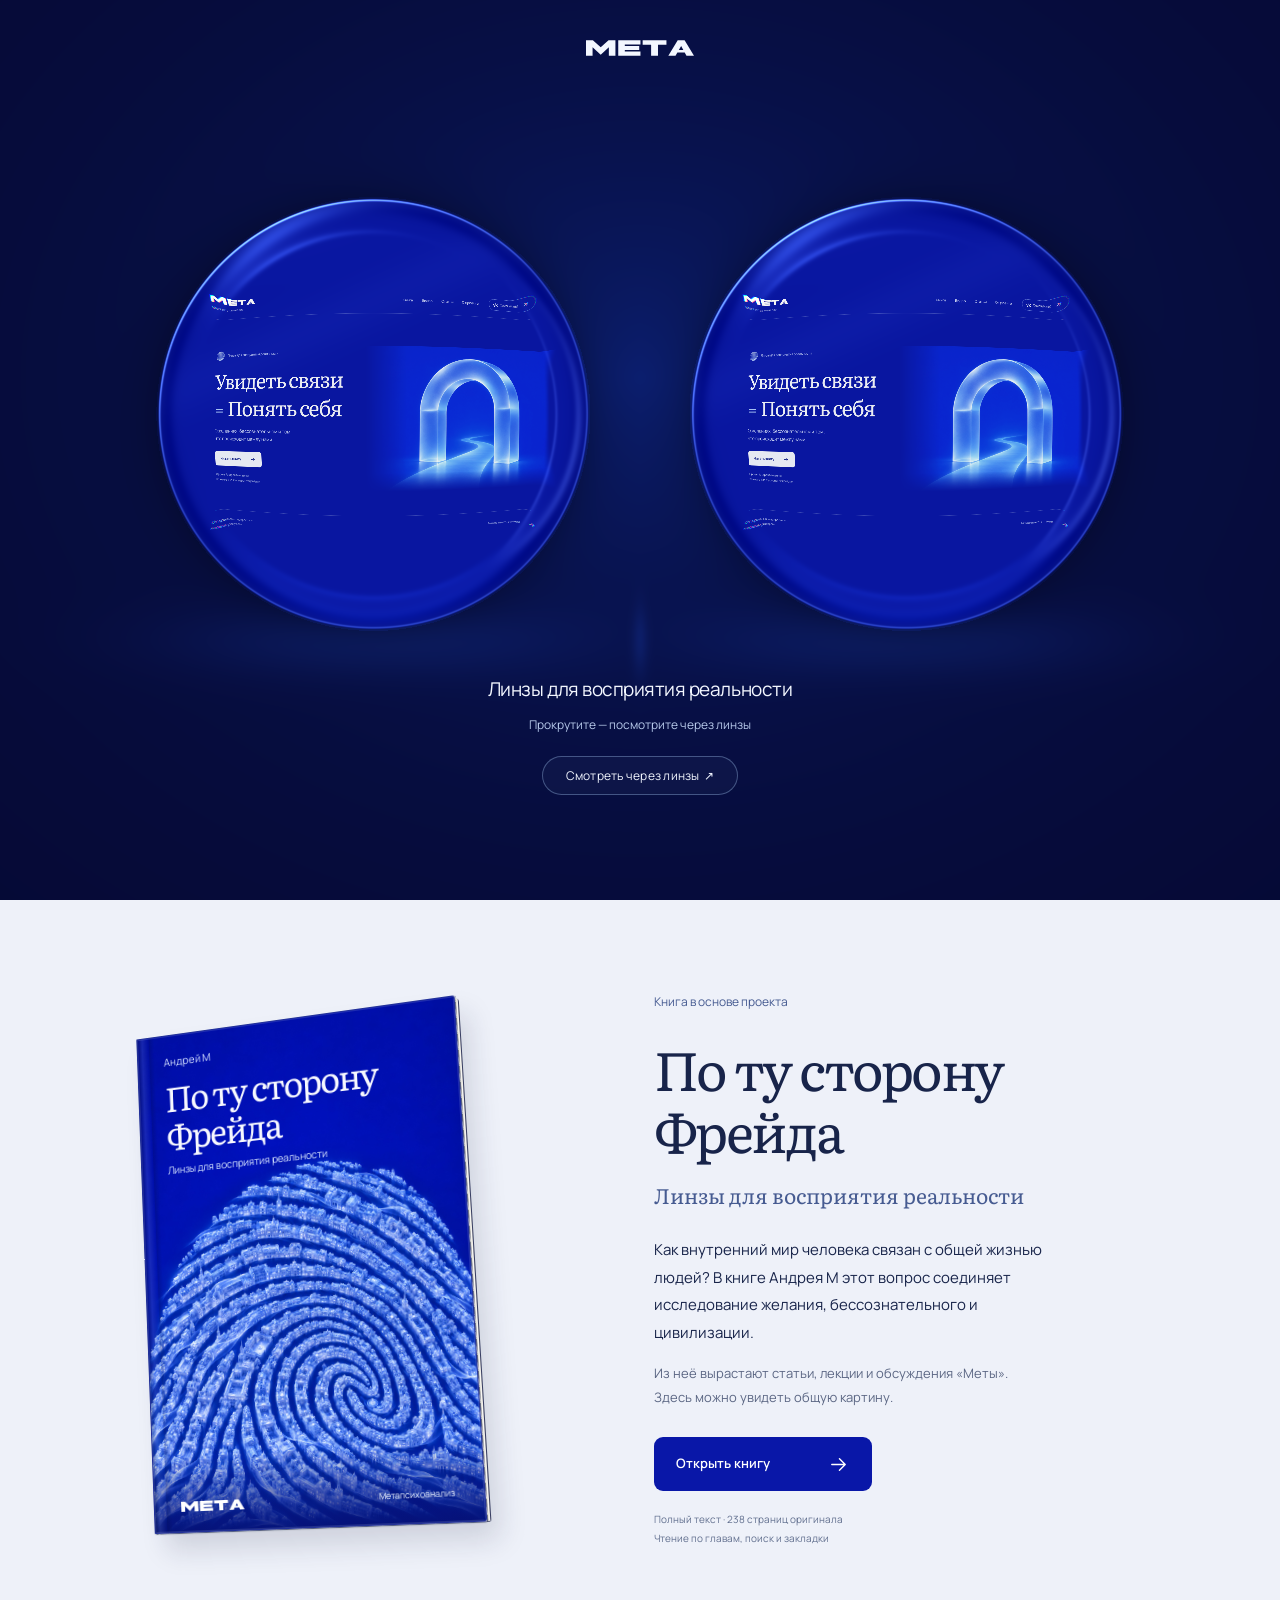
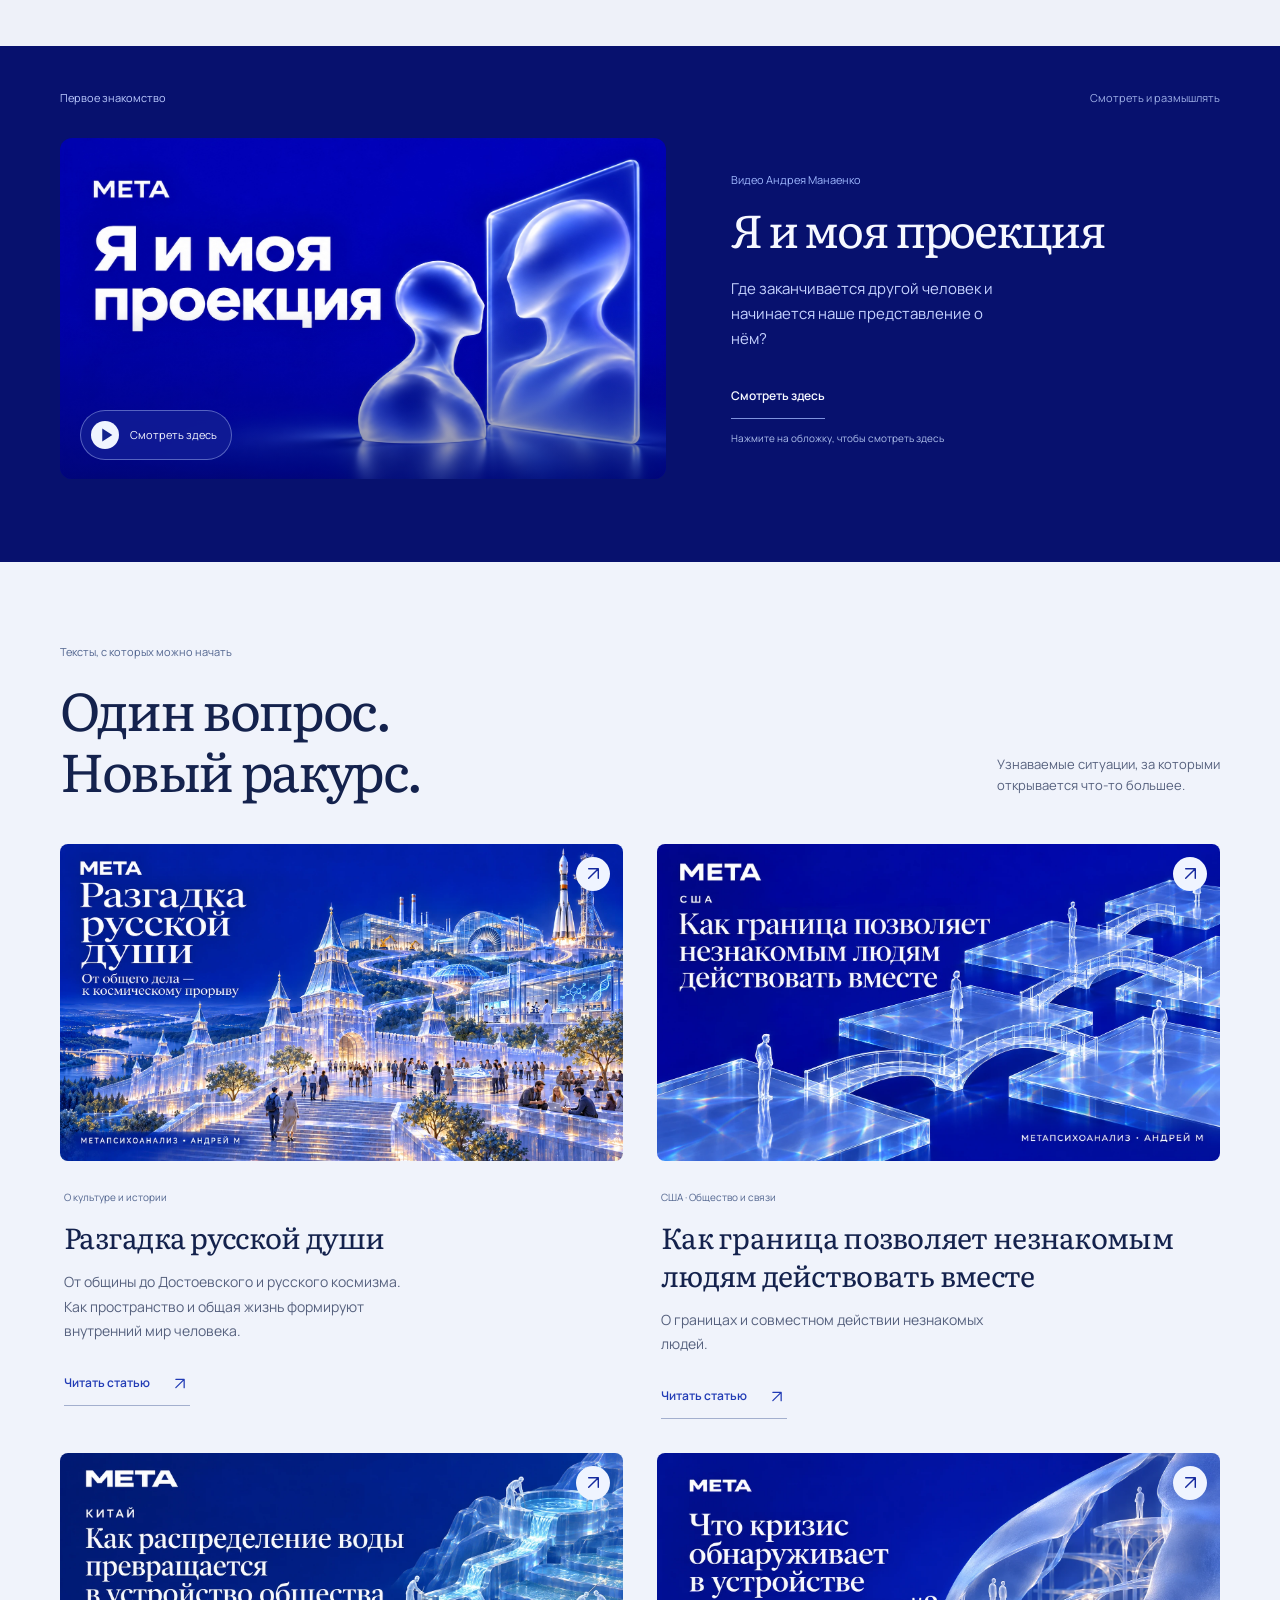
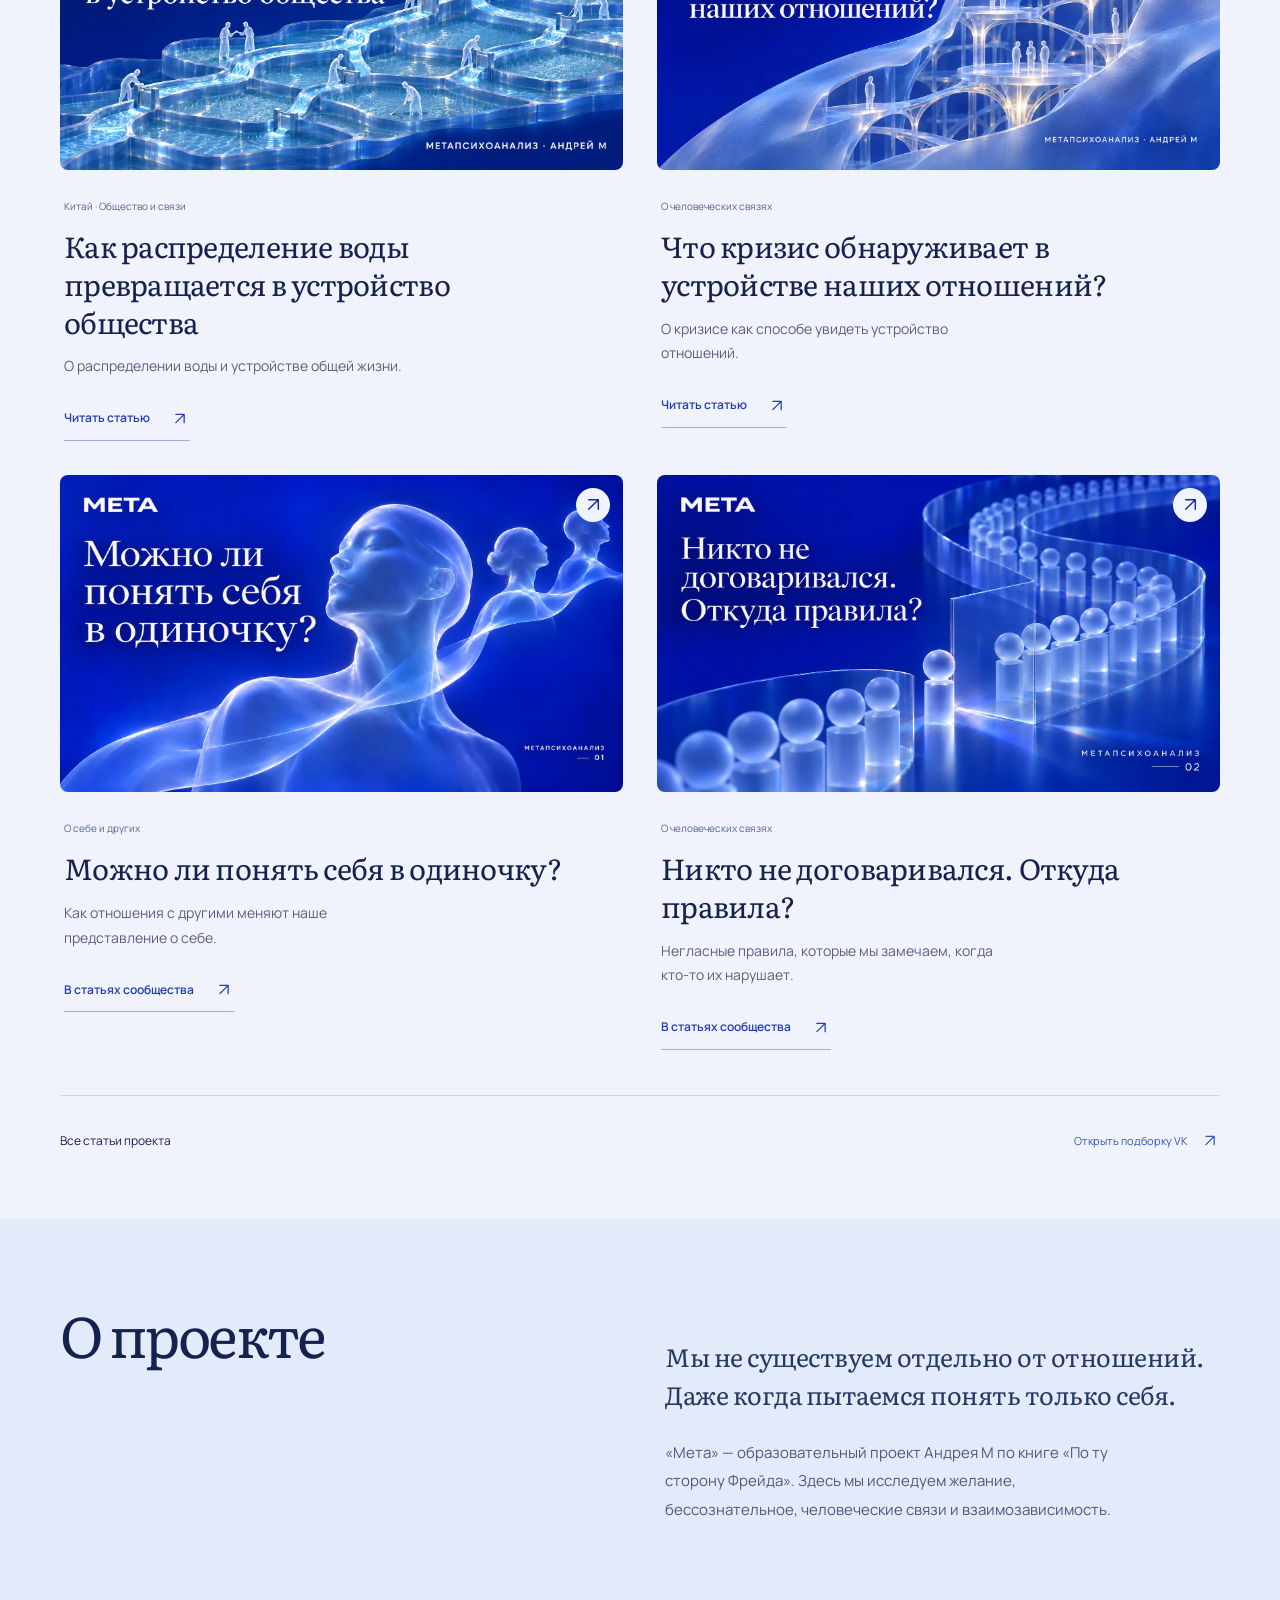
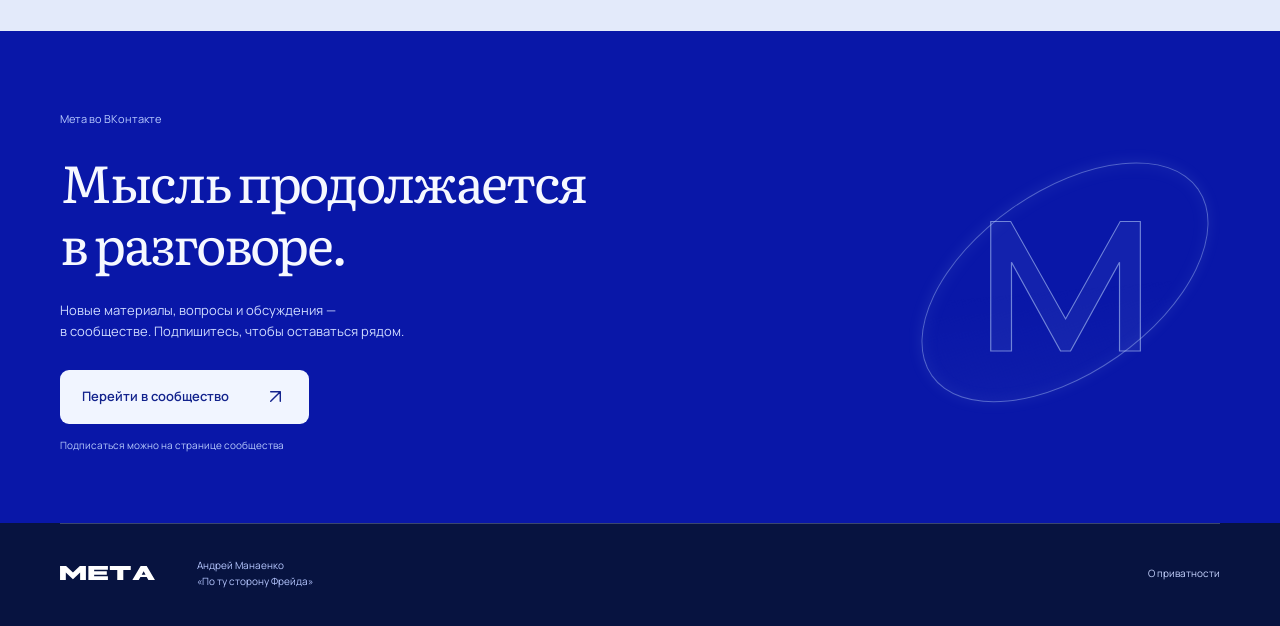
==== miniapp/index.html @ 8cff5263 "Make entrance lenses circular with continuous liquid-glass refraction" ====
<!doctype html>
<html lang="ru">
  <head>
    <meta charset="UTF-8" />
    <meta name="viewport" content="width=device-width, initial-scale=1, viewport-fit=cover" />
    <meta name="theme-color" content="#0917a8" />
    <meta name="referrer" content="no-referrer" />
    <meta name="description" content="Мета — проект Андрея Манаенко о желании, бессознательном и человеческих связях. Видео, статьи и знакомство с метапсихоанализом." />
    <title>Мета | Начать здесь</title>
    <link rel="icon" type="image/svg+xml" href="./assets/favicon.svg" />
    <link rel="manifest" href="./manifest.webmanifest" />
    <link rel="apple-touch-icon" href="./assets/reader-icon.png" />
    <!-- Available on the first HTML paint, before any font, image or app bundle. -->
    <style id="boot-critical">html[data-boot]{background:#071340;overflow:hidden}html[data-boot=loading] #app,html[data-boot=loading] #reader{visibility:hidden}#boot-screen{display:none}html[data-boot] #boot-screen{display:flex}#boot-screen{z-index:10000;box-sizing:border-box;isolation:isolate;color:#f3f7ff;padding:max(32px,env(safe-area-inset-top)) 24px;touch-action:none;background:radial-gradient(at 50% 42%,#0c2070,#050830);flex-direction:column;justify-content:center;align-items:center;font:14px/1.5 Manrope,Arial,sans-serif;position:fixed;inset:0;overflow:hidden}html[data-boot=handoff]{overflow:auto}html[data-boot=handoff] #boot-screen{pointer-events:none;touch-action:auto;background:0 0}.boot-optics{pointer-events:none;width:100%;height:100%;position:absolute;inset:0}.boot-wordmark{top:max(40px,calc(env(safe-area-inset-top) + 24px));fill:currentColor;width:108px;height:16px;position:absolute}.boot-copy{text-align:center;position:absolute;top:70%;left:20px;right:20px}.boot-caption{letter-spacing:-.025em;margin:0;font-size:clamp(16px,2vw,19px);font-weight:400}.boot-status{color:#b7c9ea;margin:12px 0 0;font-size:12px}.boot-enter{color:#f2f6ff;letter-spacing:.02em;cursor:pointer;background:#a3c8ff0a;border:1px solid #b1d8ff55;border-radius:99px;margin:22px auto 0;padding:10px 23px;font:500 12px Manrope,Arial,sans-serif;transition:background .2s}.boot-enter:hover{background:#a3c8ff26}.boot-skip{top:max(32px,calc(env(safe-area-inset-top) + 16px));right:max(24px,env(safe-area-inset-right));color:#b7c9ea;cursor:pointer;background:0 0;border:0;padding:10px;font:12px Manrope,Arial,sans-serif;position:absolute}.boot-skip:hover{color:#fff}html[data-boot=ready] .boot-skip,html[data-boot=handoff] .boot-skip{display:none}.boot-signal{background:#e5f2ff26;width:64px;height:1px;margin:26px auto 0;position:relative;overflow:hidden}.boot-signal:after{content:"";background:linear-gradient(90deg,#0000,#effaff,#0000);animation:2s ease-in-out infinite optical-signal;position:absolute;inset:0}.boot-recovery{text-align:center;margin-top:25px;display:none;position:relative}.boot-recovery button,.boot-recovery a{color:inherit;font:inherit;cursor:pointer;background:0 0;border:1px solid #abcaff88;border-radius:8px;margin:4px;padding:12px 18px;text-decoration:none;display:inline-block}#boot-screen button:focus-visible,.boot-recovery a:focus-visible{outline-offset:4px;outline:2px solid #fff}html[data-boot=error] .boot-recovery{display:block}html[data-boot=error] .boot-copy{top:30%}html[data-boot=error] .boot-signal,html[data-boot=error] .boot-skip{display:none}@keyframes optical-signal{0%{transform:translate(-100%)}to{transform:translate(100%)}}@media (prefers-reduced-motion:reduce){#boot-screen *{animation:none!important}}</style>
    <script>
      (() => {
        const root = document.documentElement;
        root.dataset.boot = 'loading';
        let released = false;
        const release = () => {
          if (released) return;
          released = true;
          clearTimeout(window.__metaBoot.timer);
          window.dispatchEvent(new Event('meta:boot-release'));
          delete root.dataset.boot;
          document.querySelectorAll('[data-boot-inert]').forEach(el => { el.inert = false; el.removeAttribute('data-boot-inert'); });
          document.getElementById('boot-screen')?.remove();
        };
        window.__metaBoot = { release, timer: setTimeout(() => {
          if (document.getElementById('app')?.childElementCount) { release(); return; }
          root.dataset.boot = 'error';
          const status = document.getElementById('boot-status');
          if (status) status.textContent = 'Не удалось открыть страницу. Проверьте соединение.';
        }, 14000) };
        window.addEventListener('pageshow', event => { if (event.persisted) release(); });
        // The module may still be stalled before DOMContentLoaded when recovery appears.
        document.addEventListener('click', event => {
          if (event.target instanceof Element && event.target.closest('#boot-retry')) location.reload();
        });
      })();
    </script>
    <script type="module" crossorigin src="./assets/index-C1Gbq0_Z.js"></script>
    <link rel="stylesheet" crossorigin href="./assets/index-C7JIn0XQ.css">
  </head>
  <body>
    <div id="boot-screen" aria-label="Загрузка Мета">
      <canvas class="boot-optics" aria-hidden="true"></canvas>
      <svg class="boot-wordmark" viewBox="0 0 334 48" aria-label="Мета" role="img"><path d="M0 48V0h22l25 22L72 0h22v48H73V22L47 45 21 22v26ZM103 0h71v13h-50v5h46v12h-46v5h50v13h-71ZM181 0h76v14h-27v34h-22V14h-27ZM263 48l30-48h22l30 48h-24l-17-30-18 30ZM284 30h40v8h-40Z" transform="scale(.968 1)"/></svg>
      <button id="boot-skip" class="boot-skip" type="button">Пропустить</button>
      <div class="boot-copy">
        <p class="boot-caption">Линзы для восприятия реальности</p>
        <p class="boot-status" id="boot-status" role="status">Настраиваем фокус</p>
        <div class="boot-signal" aria-hidden="true"></div>
        <button id="boot-enter" class="boot-enter" type="button" hidden>Смотреть через линзы&nbsp; ↗</button>
      </div>
      <div class="boot-recovery"><button id="boot-retry" type="button">Попробовать ещё раз</button><a href="https://vk.ru/club242965515">Сообщество Мета</a></div>
    </div>
    <div id="app"></div>
    <noscript><main style="padding:32px;font:18px/1.6 sans-serif"><h1>Мета | Метапсихоанализ</h1><p>Образовательный проект Андрея Манаенко о желании, бессознательном и человеческих связях.</p><p>Для интерактивной страницы включите JavaScript или <a href="https://vk.ru/club242965515">перейдите в сообщество VK</a>.</p></main></noscript>
  </body>
</html>
---- miniapp/assets/index-C7JIn0XQ.css ----
@font-face{font-family:Literata;font-style:normal;font-display:swap;font-weight:400;src:url(./literata-cyrillic-400-normal-CNCMA2GQ.woff2)format("woff2"),url(./literata-cyrillic-400-normal-BZoHpSD9.woff)format("woff")}@font-face{font-family:Literata;font-style:normal;font-display:swap;font-weight:400;src:url(./literata-latin-400-normal-CLtNJ872.woff2)format("woff2"),url(./literata-latin-400-normal-CUhpYSl8.woff)format("woff")}@font-face{font-family:Manrope;font-style:normal;font-display:swap;font-weight:400;src:url(./manrope-cyrillic-400-normal-BMzJvInZ.woff2)format("woff2"),url(./manrope-cyrillic-400-normal-Dvx59UGC.woff)format("woff")}@font-face{font-family:Manrope;font-style:normal;font-display:swap;font-weight:400;src:url(./manrope-latin-400-normal-PaqtzbVb.woff2)format("woff2"),url(./manrope-latin-400-normal-8tf8FM3T.woff)format("woff")}@font-face{font-family:Manrope;font-style:normal;font-display:swap;font-weight:600;src:url(./manrope-cyrillic-600-normal-DvRl3Mj-.woff2)format("woff2"),url(./manrope-cyrillic-600-normal-It4mZcQk.woff)format("woff")}@font-face{font-family:Manrope;font-style:normal;font-display:swap;font-weight:600;src:url(./manrope-latin-600-normal-4f0koTD-.woff2)format("woff2"),url(./manrope-latin-600-normal-BqgrALkZ.woff)format("woff")}@font-face{font-family:Manrope;font-style:normal;font-display:swap;font-weight:800;src:url(./manrope-cyrillic-800-normal-AvdZ5mAV.woff2)format("woff2"),url(./manrope-cyrillic-800-normal-BuEMjQU-.woff)format("woff")}@font-face{font-family:Manrope;font-style:normal;font-display:swap;font-weight:800;src:url(./manrope-latin-800-normal-BfWYOv1c.woff2)format("woff2"),url(./manrope-latin-800-normal-uHUdIJgA.woff)format("woff")}:where(button.internal-navigation){appearance:none;text-align:inherit;font:inherit;color:inherit;cursor:pointer;background:0 0;border:0;padding:0}:root{color:#f6f8ff;font-synthesis:none;--blue:#0917a8;--cobalt:#1748ed;--navy:#07116e;--paper:#f0f3fb;--ink:#14224d;--muted:#56617e;--ice:#bacbff;--line:#dee8ff3d;--serif:Literata,Georgia,serif;--safe-top:max(env(safe-area-inset-top,0px),var(--vk-inset-top,0px));--safe-bottom:max(env(safe-area-inset-bottom,0px),var(--vk-inset-bottom,0px));--safe-left:max(env(safe-area-inset-left,0px),var(--vk-inset-left,0px));--safe-right:max(env(safe-area-inset-right,0px),var(--vk-inset-right,0px));--lightningcss-light: ;--lightningcss-dark:initial;color-scheme:dark;background:#0917a8;font-family:Manrope,Arial,sans-serif}*{box-sizing:border-box}html{scroll-behavior:smooth;scroll-padding-top:108px}body{min-width:280px;padding:var(--safe-top) var(--safe-right) 0 var(--safe-left);margin:0;font-size:15px;line-height:1.65}h1,h2,h3,p{margin:0}h1,h2,h3{font-family:var(--serif);font-weight:400}h1,h2{letter-spacing:-.045em}h3{letter-spacing:-.025em}a{color:inherit;text-decoration:none}button{font:inherit;cursor:pointer}button,a{-webkit-tap-highlight-color:transparent}button{color:inherit}img{max-width:100%;height:auto;display:block}button,summary,a{touch-action:manipulation}a:focus-visible,button:focus-visible,summary:focus-visible{outline-offset:6px;outline:3px solid #73adff}section:focus{outline:none}svg{flex-shrink:0}.icon{width:23px;height:23px}.wrap{width:min(1160px,100% - 96px);margin-inline:auto}.skip-link{z-index:20;color:var(--blue);background:#fff;padding:12px 20px;position:fixed;top:8px;left:16px;transform:translateY(-200%)}.skip-link:focus{transform:none}.header{z-index:5;background:var(--blue);position:relative}.header-inner{border-bottom:1px solid var(--line);align-items:center;gap:40px;height:101px;display:flex}.brand{flex-direction:column;flex-shrink:0;gap:9px;display:flex}.brand img{filter:brightness(0)invert();width:147px}.brand>span{letter-spacing:.085em;color:#d6dfff;font-size:10px}.desktop-nav{gap:32px;margin-left:auto;font-size:13px;display:flex}.desktop-nav :is(a,button){color:#e1e7ff;padding-block:12px}.desktop-nav :is(a,button):hover{color:#fff;text-underline-offset:7px;text-decoration:underline}.header-community{border:1px solid #6479de;border-radius:30px;align-items:center;gap:10px;min-height:44px;padding:9px 15px;font-size:12px;display:flex}.header-community .icon{width:17px}.vk-label{letter-spacing:-.08em;font-size:19px;font-weight:600;line-height:1}.header-community:hover{background:#2340c2}.hero{background:var(--blue);position:relative;overflow:hidden}.hero-inner{align-items:center;min-height:631px;display:flex;position:relative}.hero-copy{z-index:2;pointer-events:none;padding:62px 0 50px;position:relative}.hero-copy :is(a,button){pointer-events:auto}.intro-label{color:#dce6ff;align-items:center;gap:9px;margin-bottom:28px;font-size:12px;display:flex}.lens-icon{width:40px;height:40px;overflow:visible}.hero h1 .hero-equation{align-items:baseline;gap:.18em;display:flex}.hero h1 .equation-sign{color:#aecbff;letter-spacing:0;font-family:Manrope,Arial,sans-serif;font-size:.74em;font-weight:400}.hero h1{letter-spacing:-.055em;font-size:clamp(52px,5.8vw,76px);line-height:1.18}.hero h1 span{display:block}.hero-lead{color:#d8e2ff;max-width:40ch;margin-top:27px;font-size:17px;line-height:1.65}.button{border:0;border-radius:9px;justify-content:space-between;align-items:center;gap:35px;min-height:54px;padding:15px 22px;font-size:13px;font-weight:600;transition:transform .16s ease-out,background-color .16s ease-out;display:inline-flex}.button:hover{transform:translateY(-2px)}.button:active{transform:translateY(0)}.button-light{color:#13238d;background:#f1f5ff}.button-light:hover{background:#fff}.hero .button{margin-top:31px}.hero-caption{color:#c3cff6;margin-top:24px;font-size:11px;line-height:1.65}.hero-art{pointer-events:none;align-items:center;width:730px;display:flex;position:absolute;top:28px;bottom:0;right:-125px;-webkit-mask-image:linear-gradient(90deg,#0000 0%,#000 19% 90%,#0000 100%);mask-image:linear-gradient(90deg,#0000 0%,#000 19% 90%,#0000 100%)}.hero-art img{width:100%;-webkit-mask-image:linear-gradient(#0000 0%,#000 12% 87%,#0000 100%);mask-image:linear-gradient(#0000 0%,#000 12% 87%,#0000 100%)}.hero-art{mix-blend-mode:screen}.hero-bottom{border-top:1px solid var(--line);color:#d0dcff;justify-content:space-between;align-items:center;padding:22px 0 29px;font-size:11px;display:flex}.hero-bottom :is(a,button){align-items:center;gap:18px;min-height:44px;display:flex}.hero-bottom :is(a,button):hover{color:#fff}.hero-bottom .icon{width:20px}.video-section{background:var(--navy);padding:43px 0 83px}.section-kicker{color:#bccbff;justify-content:space-between;margin-bottom:31px;font-size:11px;display:flex}.section-kicker span:last-child{color:#9eafe7}.video-layout{grid-template-columns:1.24fr 1fr;align-items:center;gap:65px;display:grid}.video-poster{isolation:isolate;outline-offset:5px;aspect-ratio:1672/941;border-radius:12px;display:block;position:relative;overflow:hidden}.video-poster>img{object-fit:cover;width:100%;height:100%}.video-poster:after{content:"";pointer-events:none;z-index:0;background:linear-gradient(#0000,#00084c8c);position:absolute;inset:50% 0 0}.play-control{z-index:1;-webkit-backdrop-filter:blur(14px);backdrop-filter:blur(14px);background:#111d95d9;border:1px solid #bacbff6b;border-radius:28px;align-items:center;gap:11px;padding:10px 14px 10px 10px;font-size:11px;transition:background-color .18s;display:flex;position:absolute;bottom:19px;left:20px}.play-control>.icon:first-child{color:#13238d;background:#eff4ff;border-radius:50%;width:28px;height:28px;padding:3px}.play-control>.icon:last-child{width:16px}.video-poster:hover .play-control{background:#1a36d9}.video-copy h2{max-width:9em;margin:13px 0 22px;font-size:46px;line-height:1.18}.video-copy>p:not(.content-type){color:#c6d3ff;max-width:30ch;font-size:15px}.content-type{font-size:11px;line-height:1.5}.video-copy .content-type{color:#9fb8ff}.text-link{border-bottom:1px solid #a3afce;align-items:center;gap:20px;min-height:44px;padding-block:6px;font-size:12px;font-weight:600;display:inline-flex}.text-link .icon{width:20px}.light-link{color:#f8faff;border-color:#7f93df;margin-top:23px}.text-link:hover{border-color:currentColor}.link-note{color:#aebfec;margin-top:11px;font-size:10px;display:block}.video-frame{aspect-ratio:1672/941;background:#020731;border:0;border-radius:12px;width:100%}.articles-section{background:var(--paper);color:var(--ink);--lightningcss-light:initial;--lightningcss-dark: ;color-scheme:light;padding:82px 0 56px}.section-heading{justify-content:space-between;align-items:end;gap:40px;margin-bottom:43px;display:flex}.section-heading .content-type{color:#52658f;margin-bottom:17px}.section-heading h2{font-size:53px;line-height:1.16}.section-heading>p{color:var(--muted);padding-bottom:4px;font-size:13px}.articles-grid{grid-template-columns:1fr 1fr;gap:34px;display:grid}.article-card{min-width:0}.article-image{isolation:isolate;border-radius:8px;display:block;position:relative}.article-image img{aspect-ratio:1672/941;object-fit:cover;border-radius:8px}.image-link-icon{color:#152a9f;background:#eff4ff;border-radius:50%;justify-content:center;align-items:center;width:34px;height:34px;transition:transform .18s;display:flex;position:absolute;top:13px;right:13px}.article-image:hover .image-link-icon{transform:translate(2px,-2px)}.article-body{padding:23px 4px 0}.article-topic{color:#52658f;font-size:10px}.article-body h3{max-width:18em;margin:10px 0 14px;font-size:29px;line-height:1.3}.article-body>p{color:var(--muted);max-width:39ch;font-size:14px;line-height:1.75}.article-body .text-link{color:#213bb5;margin-top:18px}.all-articles{border-top:1px solid #cbd3e6;justify-content:space-between;align-items:center;gap:20px;min-height:68px;margin-top:45px;padding-top:23px;font-size:12px;display:flex}.all-articles>span:last-child{color:#3852bc;align-items:center;gap:12px;font-size:11px;display:flex}.all-articles .icon{width:20px}.all-articles:hover{color:#2144dd}.about-section{color:var(--ink);--lightningcss-light:initial;--lightningcss-dark: ;color-scheme:light;background:#e3eafa;padding:82px 0 89px}.about-layout{grid-template-columns:1fr 1.12fr;gap:110px;display:grid}.about-title .content-type{color:#52658f;margin-bottom:22px}.about-title h2{font-size:57px;line-height:1.16}.about-signature{color:#52658f;margin-top:29px;font-size:10px;display:block}.about-copy{padding-top:37px}.about-copy p{color:#4d5a7a;max-width:53ch;margin-bottom:18px;font-size:15px;line-height:1.9}.about-copy .large-copy{font-family:var(--serif);letter-spacing:-.02em;color:#253963;margin-bottom:25px;font-size:25px;line-height:1.52}.approach{border-top:1px solid #bfcbe4;margin-top:27px}.approach summary{cursor:pointer;color:#314572;justify-content:space-between;align-items:center;gap:16px;min-height:62px;font-size:11px;list-style:none;display:flex}.approach summary::-webkit-details-marker{display:none}.approach summary .icon{width:18px;transition:transform .18s}.approach[open] summary .icon{transform:rotate(180deg)}.approach>div p{margin:1px 0 0;font-size:12px;line-height:1.85}.community-section{background:var(--blue);padding:80px 0 70px;position:relative;overflow:hidden}.community-inner{justify-content:space-between;align-items:center;gap:40px;display:flex}.community-inner>div:first-child{z-index:1;position:relative}.community-inner .content-type{color:#b8caff;margin-bottom:22px}.community-inner h2{font-size:52px;line-height:1.2}.community-inner p:not(.content-type){color:#cfdbff;margin:25px 0 27px;font-size:13px}.community-note{color:#b7cafb;margin-top:13px;font-size:10px;display:block}.community-mark{flex-shrink:0;place-items:center;width:310px;height:310px;display:grid;position:relative}.community-mark>span{color:#bdd8ff0f;-webkit-text-stroke:1px #c1d9ff8c;font-size:180px;font-weight:600;line-height:1;transform:scaleX(1.17)}.mark-ring{background:linear-gradient(30deg,#d6e8ff0a,#0000 50%);border:1px solid #bdd8ff66;border-radius:50%;width:105%;height:59%;position:absolute;transform:rotate(-35deg);box-shadow:inset 0 1px 18px #bdd8ff12,0 -1px 15px #bdd8ff18}.footer{border-top:1px solid var(--line);color:#b6c7ff;align-items:center;gap:42px;padding:27px 0 31px;font-size:10px;display:flex}.footer-brand img{filter:brightness(0)invert();width:95px}.privacy-button{color:#c7d4ff;background:0 0;border:0;min-height:44px;margin-left:auto;padding:12px 0;font-size:10px}.privacy-button:hover{text-underline-offset:4px;text-decoration:underline}.mobile-nav{display:none}dialog{width:min(520px,100% - 32px);max-height:calc(100dvh - 60px);color:var(--ink);--lightningcss-light:initial;--lightningcss-dark: ;color-scheme:light;background:#f0f3fb;border:1px solid #d2dbee;border-radius:16px;padding:28px;box-shadow:0 20px 100px #0006}dialog::backdrop{-webkit-backdrop-filter:blur(5px);backdrop-filter:blur(5px);background:#020940b8}.dialog-top{color:#5f6c8c;justify-content:space-between;align-items:center;font-size:12px;display:flex}.close-button{width:44px;height:44px;color:var(--ink);background:0 0;border:0;place-items:center;display:grid}dialog h2{margin:14px 0 22px;font-size:30px}dialog p{color:#52607d;margin:0 0 17px;font-size:13px}dialog .button{margin-top:5px}.button-blue{background:var(--blue);color:#fff}.hero{min-height:calc(100svh - 101px - var(--safe-top));flex-direction:column;display:flex}.hero-inner{flex:1}.hero-bottom{flex-shrink:0}@media (max-width:760px){.hero{min-height:calc(100svh - 85px - var(--safe-top))}}.hero-art-entry{flex-shrink:0;justify-content:center;width:100%;display:flex}.hero-line{margin-block:-.12em;padding-block:.12em;overflow:clip}@media (min-width:1500px){.hero-inner{min-height:670px}.hero-art{width:780px;right:-145px}}@media (max-width:1100px){.wrap{width:calc(100% - 64px)}.header-inner{gap:26px}.desktop-nav{gap:22px}.hero-art{opacity:.92;width:680px;right:-160px}.hero h1{font-size:62px}.hero-lead{font-size:16px}.video-layout{gap:36px}.video-copy h2{font-size:38px}.section-heading h2{font-size:47px}.article-body h3{font-size:26px}.about-layout{gap:65px}.community-inner h2{font-size:46px}.community-mark{width:245px;height:245px}.community-mark>span{font-size:155px}}@media (max-width:760px){html{scroll-padding-top:24px}.wrap{width:calc(100% - 40px)}body{padding-bottom:calc(76px + var(--safe-bottom))}.header-inner{justify-content:space-between;gap:20px;height:85px}.brand img{width:130px}.brand>span{letter-spacing:.06em;font-size:9px}.desktop-nav{display:none}.header-community{gap:8px;padding:9px 12px;font-size:10px}.header-community .vk-label{font-size:17px}.header-community>.icon{width:15px}.hero-inner{flex-direction:column;align-items:stretch;min-height:0;display:flex}.hero-copy{pointer-events:auto;padding:35px 0 0}.intro-label{gap:8px;margin-bottom:23px;font-size:10px}.lens-icon{width:32px;height:32px}.hero h1{letter-spacing:-.053em;font-size:clamp(32px,8.75vw,62px);line-height:1.2}.hero-lead{max-width:36ch;margin-top:21px;font-size:14px;line-height:1.7}.hero .button{margin-top:23px}.button{gap:36px;min-height:52px;padding:13px 18px;font-size:12px}.hero-caption{margin-top:18px;font-size:10px}.hero-art{opacity:1;justify-content:center;width:calc(100% + 40px);height:292px;margin:0 -20px;position:relative;inset:auto;overflow:hidden;-webkit-mask-image:linear-gradient(#0000,#000 15% 85%,#0000);mask-image:linear-gradient(#0000,#000 15% 85%,#0000)}.hero-art img{flex-shrink:0;width:100%;max-width:480px;-webkit-mask-image:linear-gradient(90deg,#0000,#000 13% 85%,#0000);mask-image:linear-gradient(90deg,#0000,#000 13% 85%,#0000)}.hero-bottom{gap:15px;padding:17px 0 22px;font-size:10px}.hero-bottom :is(a,button){gap:7px;font-size:10px}.hero-bottom .icon{width:18px}.video-section{padding:29px 0 45px}.section-kicker{margin-bottom:22px;font-size:10px}.section-kicker span:last-child{font-size:9px}.video-layout{grid-template-columns:1fr;gap:24px}.video-poster{border-radius:9px}.play-control{gap:9px;padding:8px 11px 8px 8px;font-size:10px;bottom:12px;left:12px}.play-control>.icon:first-child{width:24px;height:24px}.video-copy .content-type{font-size:10px}.video-copy h2{max-width:none;margin:10px 0 16px;font-size:36px}.video-copy>p:not(.content-type){max-width:36ch;font-size:14px}.light-link{margin-top:15px}.link-note{font-size:10px}.articles-section{padding:43px 0 30px}.section-heading{margin-bottom:27px;display:block}.section-heading h2{font-size:39px}.section-heading .content-type{margin-bottom:16px;font-size:10px}.section-heading>p{margin-top:20px;font-size:12px}.articles-grid{grid-template-columns:1fr;gap:34px}.article-body{padding:18px 1px 0}.article-body h3{max-width:19em;margin:9px 0 11px;font-size:27px;line-height:1.32}.article-body>p{max-width:42ch;font-size:14px}.article-body .text-link{margin-top:10px}.text-link{font-size:11px}.all-articles{gap:12px;margin-top:30px;padding-top:17px;font-size:11px}.all-articles>span:last-child{gap:6px;font-size:10px}.about-section{padding:42px 0 44px}.about-layout{grid-template-columns:1fr;gap:27px}.about-title h2{font-size:44px;line-height:1.2}.about-title .content-type{margin-bottom:17px;font-size:10px}.about-signature{margin-top:20px;font-size:9px}.about-copy{padding:0}.about-copy .large-copy{max-width:25ch;margin-bottom:21px;font-size:24px}.about-copy p{max-width:50ch;font-size:14px}.approach{margin-top:22px}.approach summary{min-height:58px;font-size:11px}.community-section{padding:43px 0 41px}.community-inner{display:block}.community-inner h2{font-size:38px;line-height:1.22}.community-inner .content-type{margin-bottom:17px;font-size:10px}.community-inner p:not(.content-type){max-width:36ch;margin:21px 0 24px;font-size:14px}.community-note{font-size:9px}.community-mark{display:none}.footer{flex-wrap:wrap;gap:20px;padding:24px 0;font-size:9px}.footer-brand img{width:82px}.privacy-button{margin-left:0;font-size:10px}.mobile-nav{z-index:10;color:#667295;-webkit-backdrop-filter:blur(18px);backdrop-filter:blur(18px);padding:8px max(9px,var(--safe-right)) calc(8px + var(--safe-bottom)) max(9px,var(--safe-left));background:#f0f4fff5;border-top:1px solid #ccd6ed;grid-template-columns:repeat(5,1fr);display:grid;position:fixed;bottom:0;left:0;right:0;box-shadow:0 -5px 30px #07116e12}.mobile-nav :is(a,button){border-radius:9px;flex-direction:column;justify-content:center;align-items:center;gap:4px;min-height:49px;font-size:9px;line-height:1.3;display:flex}.mobile-nav .icon{width:21px;height:21px}.mobile-nav :is(a,button)[aria-current]{color:#1339cf;background:#dce6ff}.desktop-break{display:none}dialog{max-height:calc(100dvh - 100px - var(--safe-top) - var(--safe-bottom));padding:22px}}@media (max-width:359px){.wrap{width:calc(100% - 32px)}.header-community>span:not(.vk-label){display:none}.header-community{justify-content:center;min-width:60px}.hero h1{font-size:30px}.hero-art{height:253px}.hero-bottom,.hero-bottom :is(a,button){font-size:9px}.section-kicker span:last-child{display:none}.video-copy h2{font-size:31px}.section-heading h2{font-size:35px}.article-body h3{font-size:25px}.community-inner h2{font-size:32px}.all-articles{align-items:start}.all-articles>span:last-child{text-align:right;max-width:140px}.footer{gap:18px}.privacy-button{text-align:left;flex-basis:100%;min-height:30px;padding:3px 0}}@media (min-width:761px) and (max-width:980px){.hero-art{width:550px;right:-145px}}@media (prefers-reduced-motion:reduce){html{scroll-behavior:auto}*,:before,:after{transition:none!important;animation:none!important}.button:hover{transform:none}}.book-entry-section{color:#18244a;--lightningcss-light:initial;--lightningcss-dark: ;color-scheme:light;background:#eef1f9;padding:92px 0 98px}.book-entry-inner{grid-template-columns:1fr 1.12fr;align-items:center;gap:88px;display:grid}.book-entry-art{justify-content:center;padding:12px 18px 16px 0;display:flex}.book-entry-copy{max-width:510px}.book-entry-label{color:#465b91;margin-bottom:25px;font-size:12px}.book-entry-copy h2{letter-spacing:-.045em;font-size:clamp(43px,4.2vw,60px);line-height:1.16}.book-entry-subtitle{font-family:var(--serif);color:#465b91;margin-top:18px;font-size:21px;line-height:1.45}.book-entry-description{max-width:47ch;margin-top:26px;font-size:15px;line-height:1.85}.book-entry-context{color:#5c6784;max-width:46ch;margin-top:14px;font-size:13px;line-height:1.85}.book-entry-copy .button{min-width:218px;margin-top:28px}.book-entry-note{color:#62708f;margin-top:19px;font-size:10px;line-height:1.9}@media (max-width:1100px){.book-entry-inner{grid-template-columns:1fr 1.1fr;gap:48px}.book-entry-section{padding:72px 0 78px}.book-entry-art .meta-book{max-width:310px}.book-entry-description{font-size:14px}.book-entry-subtitle{font-size:19px}}@media (max-width:760px){.book-entry-section{padding:49px 0 46px}.book-entry-inner{grid-template-columns:1fr;gap:39px}.book-entry-art{padding:3px 16px 7px}.book-entry-art .meta-book{max-width:252px}.book-entry-copy{width:100%;max-width:520px;margin:auto}.book-entry-label{margin-bottom:18px;font-size:10px}.book-entry-copy h2{font-size:40px;line-height:1.19}.book-entry-subtitle{margin-top:15px;font-size:17px}.book-entry-description{margin-top:22px;font-size:14px}.book-entry-context{margin-top:13px;font-size:12px}.book-entry-copy .button{min-width:215px;margin-top:24px}.book-entry-note{margin-top:16px;font-size:10px}}@media (max-width:359px){.book-entry-copy h2{font-size:34px}.book-entry-art .meta-book{max-width:226px}.book-entry-inner{gap:32px}.book-entry-subtitle{font-size:16px}}.articles-horizontal{box-sizing:border-box;align-items:center;height:100svh;padding:28px 0;display:flex;overflow:hidden}.articles-horizontal>.wrap{min-width:0}.articles-horizontal .section-heading{align-items:end;margin-bottom:22px}.articles-horizontal .section-heading h2{font-size:clamp(30px,4vw,52px);line-height:1.12}.articles-horizontal .section-heading h2 br{display:none}.articles-horizontal .section-heading .content-type{margin-bottom:10px}.articles-horizontal .articles-grid{gap:32px;display:flex;position:relative;overflow:visible}.articles-horizontal .article-card{flex:0 0 min(48vw,560px,56.85svh);min-width:0}.articles-horizontal .article-image img{object-fit:contain;background:0 0;width:100%;height:auto;max-height:none}.articles-horizontal .article-body{padding-top:14px}.articles-horizontal .article-body h3{margin:8px 0;font-size:clamp(20px,2vw,28px);line-height:1.25}.articles-horizontal .article-body>p{font-size:13px;line-height:1.6}.articles-horizontal .article-body .text-link{margin-top:8px}.articles-horizontal .all-articles{margin-top:18px;padding-top:12px}.book-entry-art{perspective:1600px;min-width:0;position:relative}.book-preview{aspect-ratio:2/3;width:min(100%,342px);transform-style:preserve-3d;position:relative;transform:rotateX(6deg)rotateY(-18deg)rotate(-3deg)}.book-paper,.book-leaf{transform-style:preserve-3d;transform-origin:0;position:absolute;inset:0}.book-base{z-index:0;background:#faf9f5;overflow:hidden;box-shadow:inset 13px 0 22px #18244a18}.book-back-board{background:#363c60;border-radius:1px 3px 3px 1px;position:absolute;inset:0 -1px -1px 0;transform:translateZ(-10px);box-shadow:7px 16px 28px #1c234327}.book-page-edge{transform-origin:100%;background:linear-gradient(90deg,#e8e6df,#fbfaf6 45%,#d8d6d0);border:1px solid #dedcd6;width:10px;position:absolute;top:1px;bottom:0;right:0;transform:rotateY(-90deg)}.book-bottom-edge{transform-origin:bottom;background:linear-gradient(#e1dfd8,#f4f2ed 60%,#d1cfc8);height:10px;position:absolute;bottom:0;left:1px;right:0;transform:rotateX(90deg);box-shadow:inset 0 2px #fff9,inset 0 -2px #faf9f5}.book-spine{transform-origin:0;background:linear-gradient(90deg,#222a50,#515978 45%,#232b50);border-radius:2px;width:11px;position:absolute;top:0;bottom:-1px;left:0;transform:rotateY(90deg)}.book-leaf{--turn-shade:0}.book-leaf[data-leaf="1"]{z-index:2;transform:translateZ(.5px)}.book-leaf[data-leaf="0"]{z-index:3;transform:translateZ(1px)}.book-cover-leaf{z-index:4;transform:translateZ(2px)}.leaf-front,.leaf-back{backface-visibility:hidden;background:#faf9f5;border-radius:1px 3px 3px 1px;position:absolute;inset:0;overflow:hidden;transform:translateZ(.4px);box-shadow:inset 13px 0 22px #18244a18,0 1px 1px #18244a20}.leaf-back{transform:rotateY(180deg)translateZ(.4px);box-shadow:inset -14px 0 24px #18244a24,-1px 1px 2px #18244a20}.leaf-front:after,.leaf-back:after{content:"";pointer-events:none;background:linear-gradient(90deg,rgba(20,30,60,var(--turn-shade)),transparent 70%);position:absolute;inset:0}.leaf-back:after{background:linear-gradient(270deg,rgba(20,30,60,var(--turn-shade)),transparent 70%)}.book-cover-leaf>.leaf-front{background:#08137c;border:1px solid #819dff38;transform:translateZ(2px)}.book-cover-leaf>.leaf-back{background:#faf9f5;border:0;transform:rotateY(180deg)translateZ(2px);box-shadow:inset -16px 0 23px #302a2019,-1px 1px 2px #25283926}.book-cover-edge{transform-origin:100%;background:#29334d;width:3px;position:absolute;top:0;bottom:0;right:0;transform:translateZ(2px)rotateY(-90deg)}.book-preview .meta-book{filter:none;width:100%;max-width:none;height:100%;transform:none}.book-preview .meta-book:after{display:none}.paper-segments{transform-style:preserve-3d;visibility:hidden;position:absolute;inset:0}.paper-facet{transform-origin:0;height:100%;transform-style:preserve-3d;position:absolute;top:0;left:0}.facet-front,.facet-back{backface-visibility:hidden;background:#faf9f5;position:absolute;inset:0;overflow:hidden;transform:translateZ(.12px)}.facet-back{transform:rotateY(180deg)translateZ(.12px)}.facet-page{background:#faf9f5;position:absolute;top:0}.facet-front .facet-page{box-shadow:inset 13px 0 22px #18244a18}.facet-back .facet-page{box-shadow:inset -14px 0 24px #18244a24}.facet-front:after,.facet-back:after{content:"";opacity:var(--facet-shade,0);pointer-events:none;background:#352d22;position:absolute;inset:0}.is-curling>.leaf-front,.is-curling>.leaf-back{visibility:hidden}.is-curling>.paper-segments{visibility:visible}.paper-content{color:#28314b;height:100%;padding:10% 10% 12%;position:relative;container-type:inline-size}.paper-content small{letter-spacing:.1em;color:#788197;border-bottom:1px solid #a9afbe40;padding-bottom:8%;font:500 clamp(5px,.5vw,7px)/1.5 Manrope,sans-serif;display:block}.paper-content h3{margin:12% 0 8%;font:400 clamp(10px,8.8cqw,19px)/1.35 Literata,Georgia,serif}.paper-content p{text-wrap:pretty;margin-top:12%;font:400 clamp(6px,6cqw,12px)/1.75 Literata,Georgia,serif}.paper-content h3+p{margin-top:0}.paper-content footer{color:#788197;font:500 clamp(5px,.5vw,7px)/1.4 Manrope,sans-serif;position:absolute;bottom:5%;left:10%;right:10%}.book-scene{align-items:center;min-height:100svh;padding:48px 0;display:flex}.book-scene .book-entry-inner{grid-template-columns:1.12fr 1fr;gap:64px}.book-scene .book-entry-art{align-items:center;min-height:480px;padding:0}.book-scene .book-preview{flex-shrink:0;width:min(44%,300px)}@media (min-width:761px) and (max-width:1100px){.book-scene .book-entry-inner{gap:38px}.book-scene .book-entry-copy h2{font-size:36px}.book-scene .book-entry-art{min-height:420px}.book-scene .book-entry-subtitle{font-size:18px}.book-scene .book-entry-label{margin-bottom:18px}}@media (max-width:760px){.book-preview{width:252px}.book-scene{min-height:0;padding:48px 0}.book-scene .book-entry-inner{grid-template-columns:1fr;gap:35px}.book-scene .book-entry-art{z-index:1;background:#eef1f9;height:clamp(310px,70vw,450px);min-height:0}.book-scene .book-preview{width:min(42%,205px)}.paper-content h3{font-size:12px}.paper-content p{font-size:clamp(6px,6cqw,10px);line-height:1.65}.paper-content small,.paper-content footer{font-size:5px}}@media (max-height:649px) and (min-width:761px){.book-scene{min-height:0}.book-scene .book-entry-art{min-height:360px}}.hero-art-entry[data-image-pending]{visibility:hidden!important}html.lenis,html.lenis body{height:auto}.lenis:not(.lenis-autoToggle).lenis-stopped{overflow:clip}.lenis [data-lenis-prevent],.lenis [data-lenis-prevent-wheel],.lenis [data-lenis-prevent-touch],.lenis [data-lenis-prevent-vertical],.lenis [data-lenis-prevent-horizontal]{overscroll-behavior:contain}.lenis.lenis-smooth iframe{pointer-events:none}.lenis.lenis-autoToggle{transition-behavior:allow-discrete;transition-property:overflow;transition-duration:1ms}.meta-book{aspect-ratio:2/3;isolation:isolate;filter:drop-shadow(16px 26px 22px #0611462b);width:100%;max-width:342px;position:relative;transform:perspective(1400px)rotateY(-8deg)rotate(-2deg);container-type:inline-size}.meta-book:after{content:"";z-index:-1;background:repeating-linear-gradient(0deg,#ced3e1 0 1px,#f7f8fe 1px 3px);border:1px solid #bec5da;border-radius:0 3px 3px 0;width:12px;position:absolute;inset:4px -8px -2px auto;transform:skewY(20deg)}.meta-book-front{color:#f7f8ff;background:#0917a8;border-radius:1px 4px 4px 1px;height:100%;position:relative;overflow:hidden;box-shadow:inset 1px 0 #bdd9ff50}.meta-book-front:after{content:"";pointer-events:none;background:linear-gradient(90deg,#03083855 0,#adc5ff22 1.6%,#0000 3.6%,#03083830 4%,#0000 5.5%);position:absolute;inset:0;box-shadow:inset 0 0 0 1px #e4edff20}.meta-book-art{object-fit:cover;width:100%;height:100%;position:absolute;inset:0}.meta-book-type{flex-direction:column;padding:6% 8.5% 10%;display:flex;position:relative}.meta-book-author{color:#d5e1ff;font:400 3.3cqw/1.5 Manrope,Arial,sans-serif}.meta-book-title{letter-spacing:-.055em;margin-top:3%;font:400 10.6cqw/1.13 Literata,Georgia,serif}.meta-book-subtitle{color:#d9e7ff;margin-top:2.5%;font:400 3.15cqw/1.5 Manrope,Arial,sans-serif}.meta-book-imprint{background:linear-gradient(#0000,#061275e6);justify-content:space-between;align-items:end;padding:13% 8.5% 6%;display:flex;position:absolute;inset:auto 0 0}.meta-book-imprint img{filter:brightness(0)invert();width:24%;height:auto}.meta-book-imprint span{color:#edf4ff;font:400 2.6cqw/1.3 Manrope,Arial,sans-serif}body.reader-open{background:#f7f5ef;min-width:280px;padding:0}body.reader-modal-open{overflow:hidden}html:has(body.reader-open){scroll-behavior:auto;scroll-padding-top:110px}#app[hidden],#reader[hidden]{display:none!important}#reader{--r-paper:#f7f5ef;--r-surface:#fffefa;--r-ink:#242a32;--r-muted:#71716d;--r-line:#deded5;--r-blue:#1638b8;--r-tint:#e9ecfa;--r-shadow:0 24px 100px #1115282b;--reading-size:20px;--reading-leading:1.85;--reading-font:Literata,Georgia,serif;--reader-width:700px;background:var(--r-paper);color:var(--r-ink);--lightningcss-light:initial;--lightningcss-dark: ;color-scheme:light;min-height:100dvh;padding-top:var(--safe-top);padding-left:var(--safe-left);padding-right:var(--safe-right);font:14px/1.6 Manrope,Arial,sans-serif}#reader[data-theme=night]{--r-paper:#151a27;--r-surface:#1d2332;--r-ink:#dfdfd7;--r-muted:#a1a8b9;--r-line:#343c4c;--r-blue:#a9b9ff;--r-tint:#282f4c;--r-shadow:0 24px 100px #0007;--lightningcss-light: ;--lightningcss-dark:initial;color-scheme:dark}#reader[data-font=sans]{--reading-font:Manrope,Arial,sans-serif}#reader[data-width=wide]{--reader-width:850px}:where(#reader button){font:inherit;color:inherit;cursor:pointer;background:0 0;border:0}#reader button,#reader a{touch-action:manipulation}#reader a:focus-visible,#reader button:focus-visible,#reader input:focus-visible,#reader textarea:focus-visible{outline:2px solid var(--r-blue);outline-offset:4px}#reader h1,#reader h2,#reader h3{letter-spacing:-.035em;font-family:Literata,Georgia,serif;font-weight:400}#reader [tabindex="-1"]:focus{outline:none}#reader p{margin:0}#reader svg{flex-shrink:0;width:21px;height:21px}#reader .reader-wordmark{letter-spacing:-.06em;color:var(--r-blue);font:800 27px/1 Manrope,Arial,sans-serif}#reader .reader-icon{border-radius:8px;flex-shrink:0;justify-content:center;align-items:center;width:44px;height:44px;display:inline-flex}#reader .reader-icon:hover{background:var(--r-tint);color:var(--r-blue)}#reader .reader-primary{background:var(--r-blue);color:var(--r-paper);border:1px solid var(--r-blue);border-radius:5px;justify-content:center;align-items:center;gap:36px;min-height:54px;padding:16px 23px;font-size:14px;font-weight:600;display:inline-flex}#reader .reader-primary:hover{filter:brightness(1.12)}#reader .reader-secondary{border:1px solid var(--r-line);min-height:46px;color:var(--r-ink);border-radius:5px;justify-content:center;align-items:center;gap:10px;padding:12px 16px;font-size:13px;display:inline-flex}#reader .reader-subtle{text-underline-offset:5px;color:var(--r-muted);font-size:12px;text-decoration:underline}.book-library{max-width:1160px;margin:auto;padding:0 48px}.library-header{border-bottom:1px solid var(--r-line);align-items:center;gap:28px;height:100px;display:flex}.library-header>span{color:var(--r-muted);font-size:11px}.library-return{align-items:center;gap:16px;min-height:44px;margin-left:auto;font-size:12px;display:flex}.book-intro{grid-template-columns:.95fr 1.05fr;align-items:center;gap:72px;padding:70px 8px 82px;display:grid}.book-object{justify-self:center;width:100%;max-width:342px;padding-right:9px}.book-overline{color:var(--r-muted);font-size:11px;margin-bottom:21px!important}.book-intro h1{font-size:clamp(42px,4.1vw,58px);line-height:1.19}.book-description{color:var(--r-muted);font:400 21px/1.5 Literata,Georgia,serif;margin-top:20px!important}.book-library-summary{max-width:43ch;color:var(--r-muted);font-size:13px;line-height:1.85;margin-top:23px!important}.book-facts{color:var(--r-muted);flex-wrap:wrap;gap:9px;font-size:10px;display:flex;margin-top:25px!important}.book-intro .reader-primary{margin-top:27px}.resume-caption{color:var(--r-muted);max-width:38ch;font-size:10px;line-height:1.7;margin:14px 0 7px!important}.book-secondary-actions{flex-wrap:wrap;gap:23px;margin-top:23px;display:flex}.book-secondary-actions button{align-items:center;gap:8px;min-height:44px;padding:0;display:flex;font-size:11px!important}.book-secondary-actions button:hover{color:var(--r-blue)!important}.book-secondary-actions svg{width:17px!important}.book-secondary-actions button>span{color:var(--r-muted)}.book-contents{border-top:1px solid var(--r-line);padding-top:32px}.contents-heading{justify-content:space-between;align-items:center;margin-bottom:25px;display:flex}.contents-heading h2{font-size:34px}.contents-heading>span{color:var(--r-muted);font-size:11px}.library-toc{padding-bottom:40px}.toc-part{color:var(--r-blue);padding:26px 0 13px;font-size:11px;font-weight:600}.toc-item{text-align:left;border-bottom:1px solid var(--r-line);align-items:baseline;gap:22px;width:100%;padding:16px 4px;line-height:1.6;display:flex}.toc-item:hover{color:var(--r-blue);background:var(--r-tint)}.toc-item>span:nth-child(2){flex:1}.toc-number{min-width:20px;color:var(--r-muted);font-variant-numeric:tabular-nums;font-size:10px}.toc-time{color:var(--r-muted);white-space:nowrap;font-size:10px}.book-colophon{border-top:1px solid var(--r-line);justify-content:space-between;align-items:start;gap:20px;padding:40px 0 50px;display:flex}.book-colophon p{color:var(--r-muted);font:400 16px/1.5 Literata,Georgia,serif;margin-top:15px!important}.book-colophon>div:last-child{flex-direction:column;align-items:end;gap:15px;font-size:11px;display:flex}.book-colophon a{align-items:center;gap:12px;min-height:44px;display:flex}.book-colophon button{text-underline-offset:4px;text-decoration:underline;color:var(--r-muted)!important;font-size:10px!important}.book-colophon svg{width:16px!important}.reader-toolbar{height:76px;top:var(--safe-top);z-index:20;border-bottom:1px solid var(--r-line);background:var(--r-paper);align-items:center;gap:16px;padding:0 30px;display:flex;position:sticky}.reader-toolbar:before{content:"";height:var(--safe-top);background:var(--r-paper);position:absolute;bottom:100%;left:0;right:0}.reader-toolbar-title{align-items:baseline;gap:18px;font-size:13px;display:flex}.reader-toolbar-title>span{color:var(--r-muted);font-size:10px}.reader-tools{gap:8px;margin-left:auto;display:flex}.reader-aa{font-family:Literata,Georgia,serif!important;font-size:21px!important}.reading-layout{grid-template-columns:280px 1fr;max-width:1440px;margin:0 auto;display:grid}.reader-sidebar{top:calc(76px + var(--safe-top));height:calc(100dvh - 76px - var(--safe-top));overscroll-behavior:contain;border-right:1px solid var(--r-line);scrollbar-width:thin;scrollbar-color:var(--r-line) transparent;padding:39px 28px 90px 30px;position:sticky;overflow:auto}.sidebar-caption{color:var(--r-muted);font-size:10px;margin-top:12px!important}.sidebar-links{border-bottom:1px solid var(--r-line);margin-bottom:12px;padding:24px 0 14px}.sidebar-links button{align-items:center;gap:10px;width:100%;min-height:42px;padding:0;display:flex;font-size:11px!important}.sidebar-links svg{width:17px!important}.sidebar-links span{color:var(--r-muted);margin-left:auto}.reader-sidebar .toc-item{border:0;border-radius:4px;gap:10px;padding:11px 8px;font-size:11px}.reader-sidebar .toc-number{min-width:16px;font-size:9px}.reader-sidebar .toc-part{padding:23px 8px 10px;font-size:9px}.toc-item.selected{background:var(--r-tint);color:var(--r-blue)}.sidebar-pdf{color:var(--r-muted);align-items:center;gap:12px;min-height:44px;margin:24px 8px 0;font-size:10px;display:flex}.sidebar-pdf svg{width:16px!important}.reader-main{min-width:0;padding:65px 56px 150px}.reading-article{max-width:var(--reader-width);overflow-wrap:anywhere;margin:0 auto}.chapter-heading{margin-bottom:44px}.chapter-heading>p{color:var(--r-blue);max-width:55ch;font-size:10px;margin-bottom:24px!important}.chapter-heading h1{font-size:clamp(32px,3.3vw,48px);line-height:1.3}.chapter-meta{color:var(--r-muted);flex-wrap:wrap;gap:20px;margin-top:25px;font-size:10px;display:flex}.reading-body{font-family:var(--reading-font);font-size:var(--reading-size);line-height:var(--reading-leading);font-kerning:normal;-webkit-hyphens:auto;hyphens:auto;text-wrap:pretty}.book-block{scroll-margin-top:120px}.text-block{margin:0 0 1.2em;position:relative}.text-block p{white-space:pre-line}.reading-body h2{letter-spacing:-.025em;margin:2em 0 1em;font-size:1.25em;line-height:1.45}.reading-body blockquote{border-left:2px solid var(--r-blue);color:var(--r-muted);margin:0;padding-left:1.2em}.text-block.is-saved>p,.text-block.is-saved>blockquote{background:color-mix(in srgb,var(--r-blue) 6%,transparent);box-shadow:-4px 0 0 color-mix(in srgb,var(--r-blue) 20%,transparent)}.passage-save{opacity:0;justify-content:center;align-items:center;width:32px;height:38px;display:flex;position:absolute;top:0;left:calc(100% + 10px);color:var(--r-muted)!important}.passage-save svg{width:16px!important}.text-block:hover .passage-save,.text-block:focus-within .passage-save,.text-block.is-saved .passage-save{opacity:1}.text-block.is-saved .passage-save{color:var(--r-blue)!important}.text-block.is-saved .passage-save svg{fill:var(--r-tint)}.reading-body .book-footnote{color:var(--r-muted);border-top:1px solid var(--r-line);padding-top:10px;font-size:.75em;line-height:1.75}.book-figure{margin:2em 0}.book-figure img{border:1px solid var(--r-line);background:#fff;border-radius:4px;width:100%;height:auto}.book-figure figcaption{color:var(--r-muted);margin-top:12px;font:11px/1.8 Manrope,Arial,sans-serif}.book-figure figcaption>a{color:var(--r-blue);text-decoration:underline}.chapter-end{border-top:1px solid var(--r-line);margin-top:60px;padding-top:22px}.chapter-end>span{color:var(--r-muted);font-size:10px}.chapter-end>div{justify-content:space-between;align-items:center;gap:30px;margin-top:24px;display:flex}.previous-chapter{color:var(--r-muted);align-items:center;gap:8px;min-height:44px;font-size:12px;display:flex}.next-chapter{text-align:right;max-width:72%;color:var(--r-blue);grid-template-columns:1fr 22px;gap:6px 22px;margin-left:auto;padding:8px 0;display:grid}.next-chapter small{color:var(--r-muted);grid-column:1;font-size:10px;font-weight:400}.next-chapter strong{grid-column:1;font:400 19px/1.5 Literata,Georgia,serif}.next-chapter svg{grid-area:1/2/3;align-self:center}.source-page-link{color:var(--r-muted);text-underline-offset:4px;min-height:44px;margin-top:35px;font-size:10px;text-decoration:underline;display:inline-block}.reader-bottom{z-index:20;height:calc(62px + var(--safe-bottom));padding:0 32px var(--safe-bottom);border-top:1px solid var(--r-line);background:var(--r-paper);justify-content:space-between;align-items:center;gap:15px;display:flex;position:fixed;bottom:0;left:280px;right:0}.reader-bottom>button{align-items:center;gap:10px;min-height:44px;display:flex;font-size:11px!important}.reader-bottom svg{width:18px!important}.reader-progress-track{pointer-events:none;height:2px;position:absolute;top:-1px;left:0;right:0}.reader-progress-track>span{background:var(--r-blue);width:0;height:100%;display:block}.reading-progress{color:var(--r-muted);font-variant-numeric:tabular-nums;font-size:10px}.reader-bottom .mobile-search{display:none!important}.reader-skip{z-index:100;background:var(--r-blue);color:var(--r-paper);padding:14px 20px;position:fixed;top:10px;left:10px;transform:translateY(-200%)}.reader-skip:focus{transform:none}.exit-focus{z-index:25;top:calc(12px + var(--safe-top));position:fixed;right:22px;background:var(--r-surface)!important;border:1px solid var(--r-line)!important;display:none!important}.reading-focused .reader-toolbar,.reading-focused .reader-sidebar,.reading-focused .reader-bottom{display:none!important}.reading-focused .reading-layout{display:block}.reading-focused .reader-main{padding-top:65px}.reading-focused .exit-focus{display:flex!important}#reader .reader-dialog{width:min(660px,100% - 40px);max-height:calc(100dvh - 70px - var(--safe-top) - var(--safe-bottom));background:var(--r-surface);color:var(--r-ink);border:1px solid var(--r-line);box-shadow:var(--r-shadow);overscroll-behavior:contain;color-scheme:inherit;border-radius:12px;padding:0;position:fixed}#reader .reader-dialog::backdrop{-webkit-backdrop-filter:blur(4px);backdrop-filter:blur(4px);background:#080d25a3}.reader-dialog-head{z-index:1;background:var(--r-surface);border-bottom:1px solid var(--r-line);justify-content:space-between;align-items:center;gap:20px;padding:20px 26px 14px;display:flex;position:sticky;top:0}#reader .reader-dialog-head h2{margin:0;font-size:25px;line-height:1.35}.reader-dialog-body{padding:25px 30px 32px}.reader-dialog-body>p{color:var(--r-muted);font-size:13px;line-height:1.9;margin:0 0 16px!important}.reader-dialog-body .toc-item{gap:15px;font-size:13px}.reader-helper{color:var(--r-muted)!important;font-size:11px!important;line-height:1.8!important}.reader-setting{padding:0 0 24px}.reader-setting>span,.reader-setting>label{color:var(--r-muted);margin-bottom:11px;font-size:11px;display:block}.reader-setting>label{justify-content:space-between;display:flex}.setting-options{gap:8px;display:flex}.setting-options button{border-radius:5px;flex:1;min-height:44px;padding:9px 8px;border:1px solid var(--r-line)!important;font-size:12px!important}.setting-options .chosen{background:var(--r-tint)!important;border-color:var(--r-blue)!important;color:var(--r-blue)!important}.reader-setting input[type=range]{width:100%;accent-color:var(--r-blue);height:30px}#reader .settings-preview{font-family:var(--reading-font);font-size:var(--reading-size);line-height:var(--reading-leading);color:var(--r-ink);border-block:1px solid var(--r-line);padding:20px 0;margin:0 0 20px!important}.search-field{border:1px solid var(--r-line);background:var(--r-paper);border-radius:5px;align-items:center;gap:12px;padding:0 13px;display:flex}.search-field input{width:100%;min-width:0;color:var(--r-ink);background:0 0;border:0;outline:none;padding:15px 0;font:15px Manrope,Arial,sans-serif}.search-field:focus-within{outline:2px solid var(--r-blue)}.search-field input:focus-visible{outline:none!important}.search-summary{color:var(--r-muted);padding:17px 0 5px;font-size:11px}.search-result{text-align:left;border-bottom:1px solid var(--r-line);width:100%;padding:19px 0;display:block}.search-result>span{color:var(--r-blue);font-size:11px}.search-result>p{color:var(--r-ink);font:15px/1.8 Literata,Georgia,serif;margin:9px 0!important}.search-result>small{color:var(--r-muted);font-size:9px}.search-result mark{color:#232219;background:#e5d7a9;padding:0 2px}.book-search-results>.reader-secondary{margin-top:20px}.bookmark-entry{border-bottom:1px solid var(--r-line);padding:22px 0}.bookmark-entry :is(a,button[data-route])>span{color:var(--r-blue);font-size:11px}.bookmark-entry p{color:var(--r-ink);font:15px/1.8 Literata,Georgia,serif;margin:11px 0!important}.bookmark-entry small{color:var(--r-muted);white-space:pre-line;border-left:2px solid var(--r-line);margin-bottom:16px;padding-left:13px;font-size:12px;display:block}.bookmark-entry>div{gap:23px;display:flex}.bookmark-entry>div button{padding:10px 0;color:var(--r-muted)!important;font-size:10px!important}.bookmark-list+.reader-secondary{margin-top:25px}.reader-empty{text-align:center;padding:35px 10px 45px}.reader-empty>svg{color:var(--r-blue);width:30px!important;height:30px!important}#reader .reader-empty h3{margin:15px 0;font-size:24px}.reader-empty p{color:var(--r-muted);max-width:37ch;font-size:12px;margin:auto!important}.saved-quote{border-left:2px solid var(--r-blue);max-height:210px;margin:0 0 25px;padding-left:18px;font:16px/1.85 Literata,Georgia,serif;overflow:auto}.note-label{color:var(--r-muted);margin-bottom:10px;font-size:12px;display:block}#reader textarea{background:var(--r-paper);width:100%;color:var(--r-ink);border:1px solid var(--r-line);resize:vertical;border-radius:5px;min-height:90px;padding:13px;font:14px/1.7 Manrope,Arial,sans-serif}.note-actions{flex-wrap:wrap;gap:12px;margin:18px 0;display:flex}.reader-toast{z-index:1000;bottom:calc(85px + var(--safe-bottom));background:var(--r-ink);color:var(--r-paper);border:1px solid var(--r-line);box-shadow:var(--r-shadow);opacity:0;pointer-events:none;text-align:center;border-radius:7px;max-width:calc(100vw - 32px);padding:11px 20px;font-size:12px;position:fixed;left:50%;transform:translate(-50%)translateY(10px)}.reader-toast.visible{opacity:1;transform:translate(-50%)}.reader-loading{text-align:center;flex-direction:column;justify-content:center;align-items:center;gap:24px;min-height:85dvh;padding:30px;display:flex}.reader-loading h1{font-size:32px}.reader-loading p{color:var(--r-muted)}.reader-loading>:is(a,button[data-route]){text-underline-offset:5px;font-size:12px;text-decoration:underline}.storage-notice{border:1px solid var(--r-line);color:var(--r-muted);border-radius:5px;padding:15px 18px;margin-bottom:20px!important;font:11px/1.7 Manrope,Arial,sans-serif!important}.storage-notice[hidden]{display:none}@media (min-width:1440px){.reader-bottom{left:calc(50vw - 440px);right:calc(50vw - 720px)}}@media (max-width:1050px){.reading-layout{grid-template-columns:230px 1fr}.reader-sidebar{padding-inline:20px}.reader-main{padding-inline:36px}.reader-bottom{left:230px}.book-intro{gap:40px;padding-inline:0}.book-object{max-width:298px}.book-intro h1{font-size:43px}.book-facts{max-width:none}}@media (max-width:800px){.book-library{padding:0 24px}.library-header{gap:16px;height:80px}.library-header>span{font-size:10px}.library-return{gap:8px;font-size:10px}.book-intro{gap:35px;padding:45px 0 46px}.book-object{max-width:258px}.book-overline{font-size:9px;margin-bottom:16px!important}.book-intro h1{font-size:36px}.book-description{font-size:17px;margin-top:17px!important}.book-library-summary{font-size:12px;margin-top:17px!important}.book-facts{gap:6px;font-size:9px;margin-top:18px!important}.book-intro .reader-primary{margin-top:20px;gap:22px!important;padding:13px 17px!important;font-size:12px!important}.book-secondary-actions{gap:10px;margin-top:15px}.book-secondary-actions button{font-size:10px!important}.reading-layout{display:block}.reader-sidebar{display:none}.reader-main{padding:42px 42px 120px}.reader-toolbar{gap:6px;height:64px;padding:0 16px}.reader-toolbar-title{text-overflow:ellipsis;white-space:nowrap;font-size:11px;display:block;overflow:hidden}.reader-toolbar-title>span{margin-top:2px;font-size:9px;display:block}.reader-tools{gap:2px}.reader-bottom{padding-inline:24px;left:0;right:0}.reader-bottom .bottom-bookmarks{display:none}.reader-bottom .mobile-search{display:flex!important}.reader-toolbar .desktop-tool{display:none!important}.chapter-heading h1{font-size:37px}.passage-save{opacity:.5;width:30px;left:calc(100% + 4px)}.chapter-heading{margin-bottom:33px}.chapter-heading>p{font-size:9px;margin-bottom:20px!important}.chapter-meta{gap:15px;margin-top:20px;font-size:9px}.reading-body{font-size:var(--reading-size)}.book-colophon{padding-bottom:100px}.reader-dialog-body{padding:22px}.reader-dialog-head{padding:15px 18px 10px}.reader-dialog-head h2{font-size:23px!important}}@media (max-width:560px){.book-library{padding-inline:22px}.library-header>span{display:none}.book-intro{grid-template-columns:1fr;gap:32px;padding-top:34px}.book-object{max-width:246px;margin:2px 0 10px;padding:0 8px 0 0}.book-intro-copy{text-align:center}.book-overline{font-size:10px}.book-intro h1{font-size:40px}.book-description{font-size:17px;margin-top:16px!important}.book-library-summary{max-width:39ch;font-size:12px;margin:18px auto 0!important}.book-facts{justify-content:center;max-width:none;font-size:9px}.book-intro .reader-primary{width:100%;max-width:340px;margin-top:23px;font-size:13px!important}.resume-caption{margin:13px auto 6px!important}.book-secondary-actions{justify-content:center;gap:24px;margin-top:20px}.book-secondary-actions button{font-size:11px!important}.book-contents{padding-top:24px}.contents-heading{margin-bottom:12px}.contents-heading h2{font-size:29px}.contents-heading>span{font-size:10px}.toc-item{gap:12px;padding:14px 2px;font-size:12px}.toc-number{min-width:17px;font-size:9px}.toc-time{font-size:9px}.toc-part{font-size:10px}.book-colophon{padding-top:25px;display:block}.book-colophon>div:last-child{align-items:start;gap:8px;margin-top:20px}.book-colophon p{font-size:14px}.reader-main{padding:35px 33px 115px 22px}.chapter-heading h1{font-size:31px;line-height:1.34}.chapter-heading>p{max-width:38ch}.reader-toolbar{gap:2px;padding:0 10px 0 6px}.reader-tools{gap:0}.reader-toolbar-title{font-size:10px}.reader-toolbar .reader-icon{width:39px}.reader-toolbar .reader-aa{font-size:20px!important}.reader-toolbar-title>span{font-size:9px}.reader-bottom{height:calc(60px + var(--safe-bottom));gap:10px;padding-inline:16px}.reader-bottom>button{gap:7px;font-size:10px!important}.reading-progress{font-size:9px}.text-block{margin-bottom:1.15em}.passage-save{width:26px;left:calc(100% + 2px)}.passage-save svg{width:14px!important}.chapter-end{margin-top:40px}.next-chapter strong{font-size:16px}.next-chapter{gap:5px 10px}.previous-chapter{gap:3px;font-size:10px}.chapter-end>div{gap:15px}#reader .reader-dialog{width:calc(100% - 20px);max-height:calc(100dvh - 35px - var(--safe-top) - var(--safe-bottom));border-radius:10px}.reader-dialog-body{padding:20px}.reader-dialog-head h2{font-size:22px!important}.reader-dialog-body .toc-item{font-size:12px}.setting-options button{font-size:11px!important}.reader-setting{padding-bottom:20px}.note-actions .reader-primary{min-height:48px!important;padding:12px 17px!important;font-size:12px!important}.note-actions .reader-secondary{font-size:11px!important}.reader-toast{width:max-content;font-size:11px}.reader-empty h3{font-size:23px!important}}@media (max-width:350px){.book-library{padding-inline:16px}.book-intro h1{font-size:35px}.book-secondary-actions{gap:14px}.book-facts{font-size:8px}.reader-toolbar-title{max-width:120px}.reader-main{padding-left:16px;padding-right:30px}.chapter-heading h1{font-size:27px}.reader-bottom{gap:6px;padding-inline:10px}.reading-progress{font-size:8px}.reader-dialog-body{padding:16px}.reader-dialog-head{padding-inline:14px}}@media (prefers-reduced-motion:no-preference){.reader-toast{transition:opacity .15s,transform .15s}@keyframes book-arrives{0%{opacity:0;translate:0 12px}to{opacity:1;translate:0}}}@media print{#reader .reader-toolbar,#reader .reader-sidebar,#reader .reader-bottom,#reader .passage-save,#reader .chapter-end,#reader dialog{display:none!important}.reading-layout{display:block}.reader-main{padding:0}#reader{color:#000;background:#fff}.reading-article{max-width:none}.reading-body{font-size:12pt}.book-figure{break-inside:avoid}}.figure-transcript{color:var(--r-muted);margin-top:12px;font:12px/1.8 Manrope,Arial,sans-serif}.figure-transcript summary{cursor:pointer;min-height:40px;color:var(--r-blue);align-items:center;display:flex}.figure-transcript p{white-space:pre-line;padding:10px 0 15px}.bookmark-entry>button[data-route]{text-align:left;width:100%;display:block}
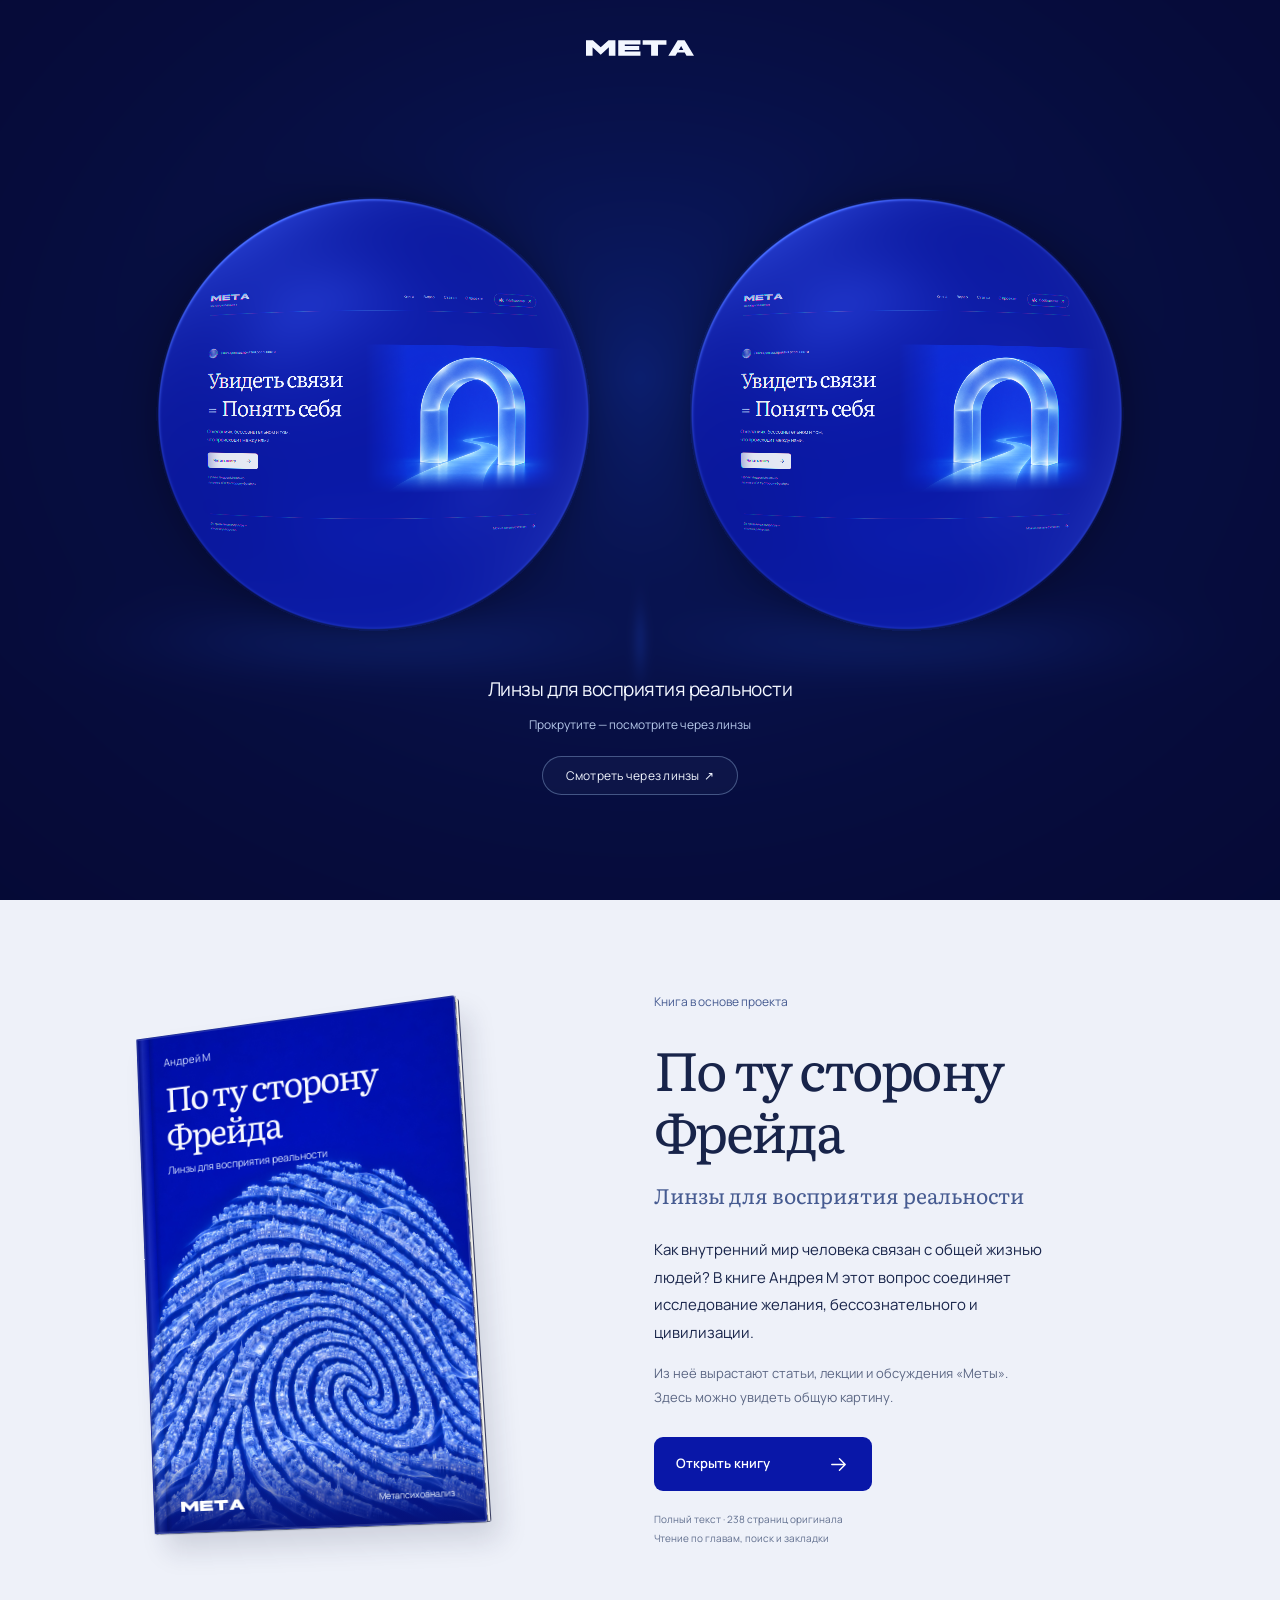
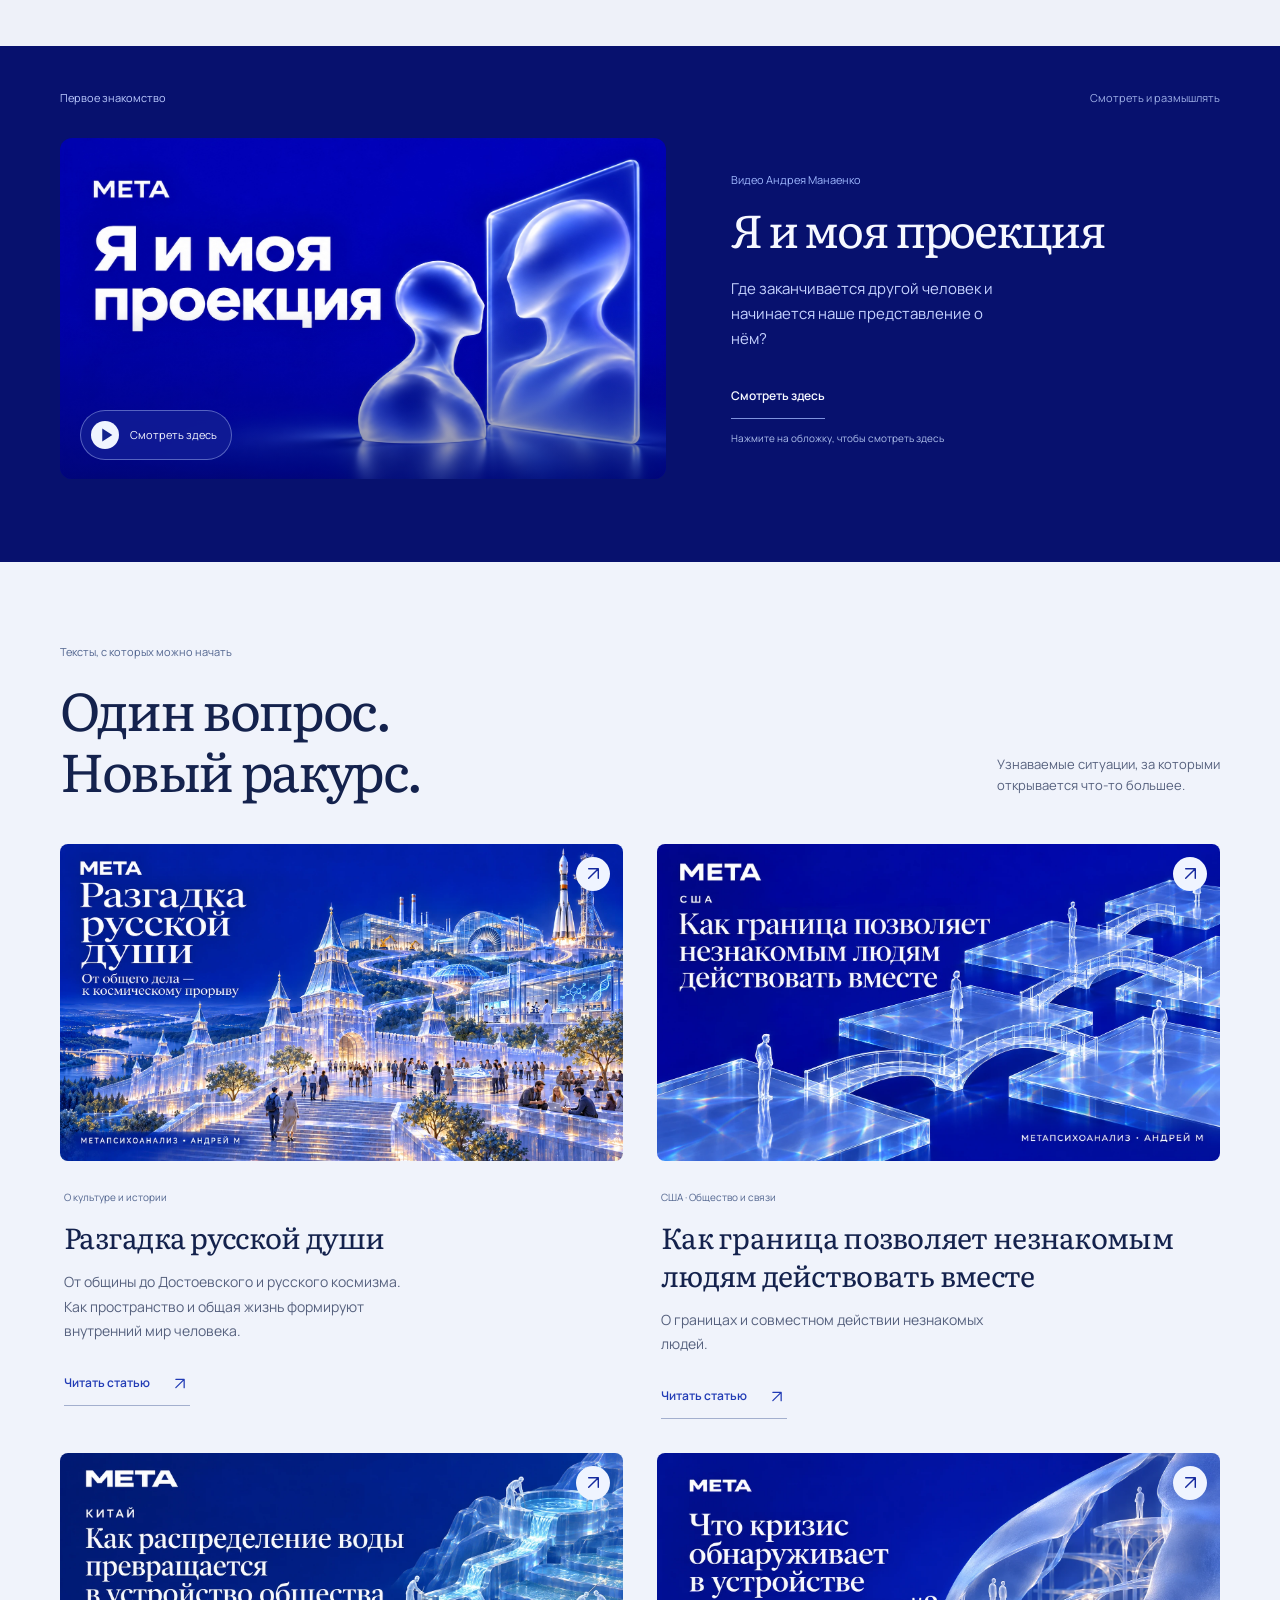
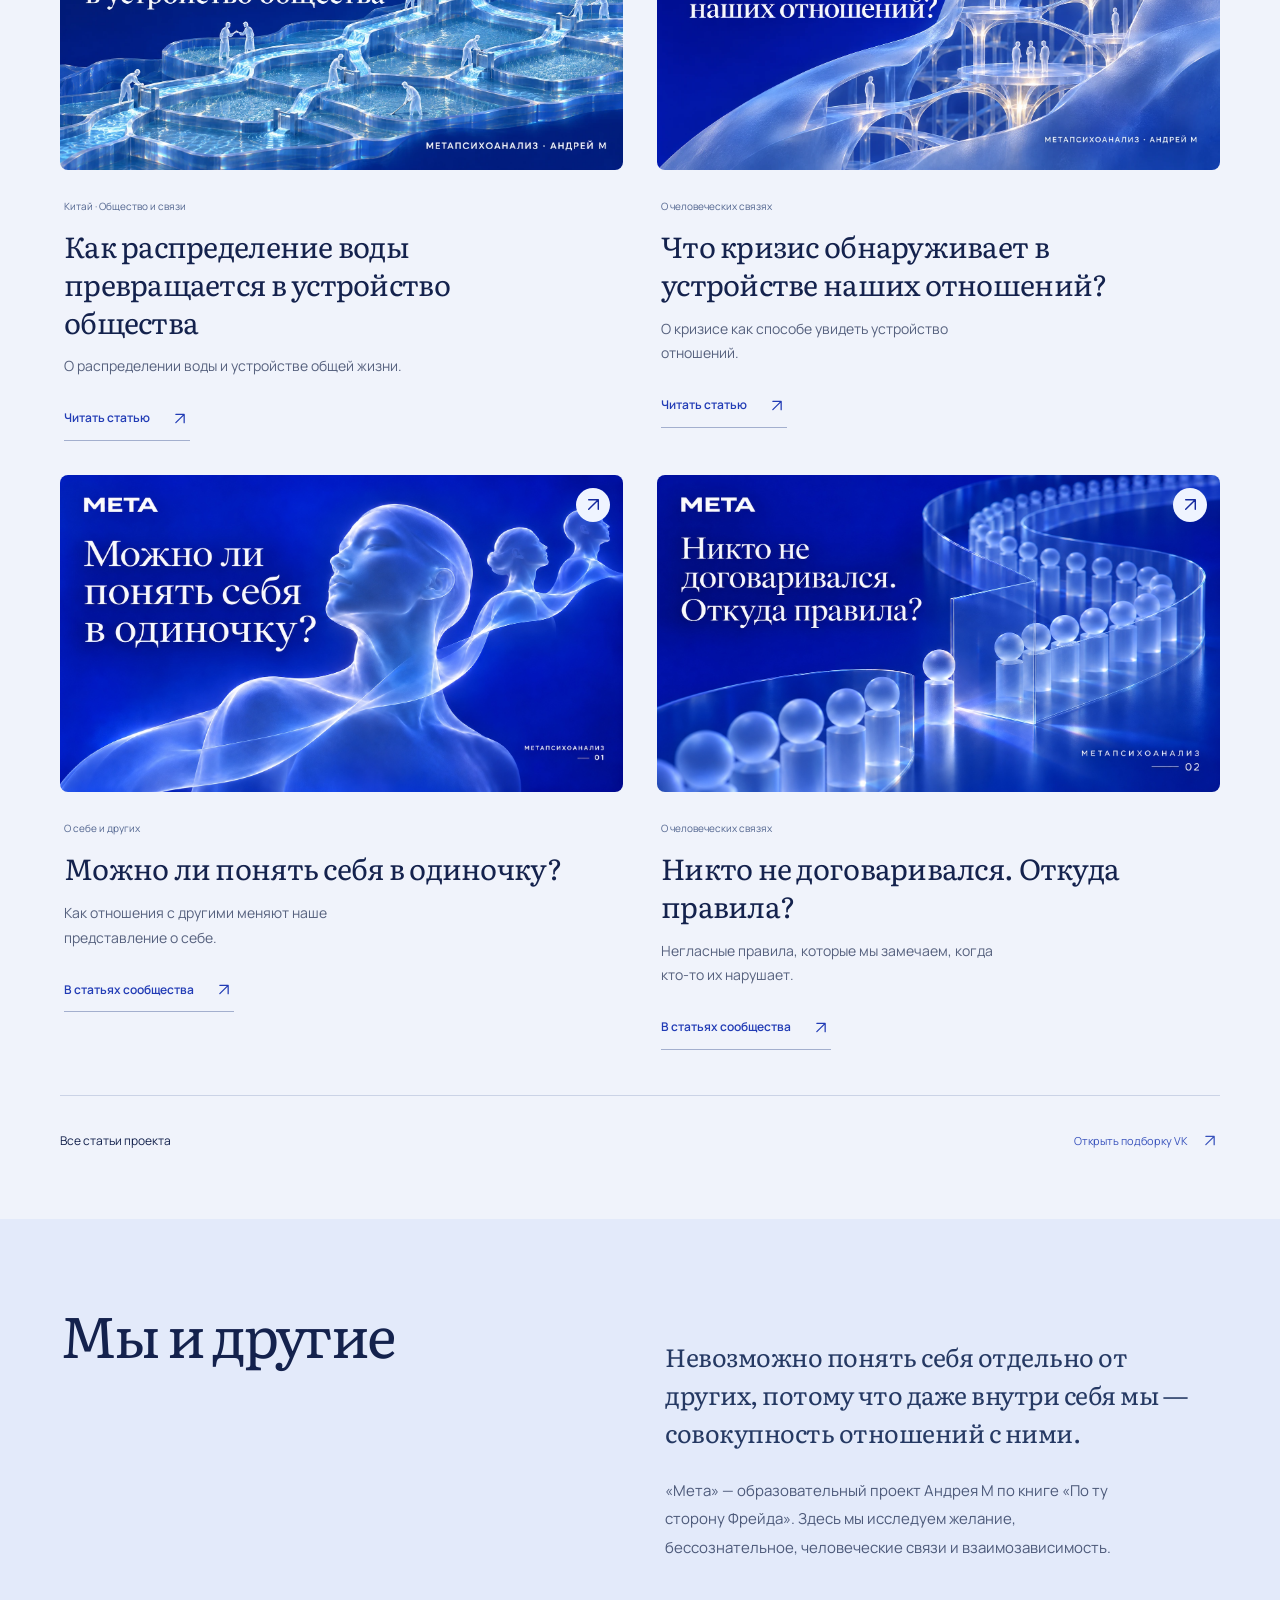
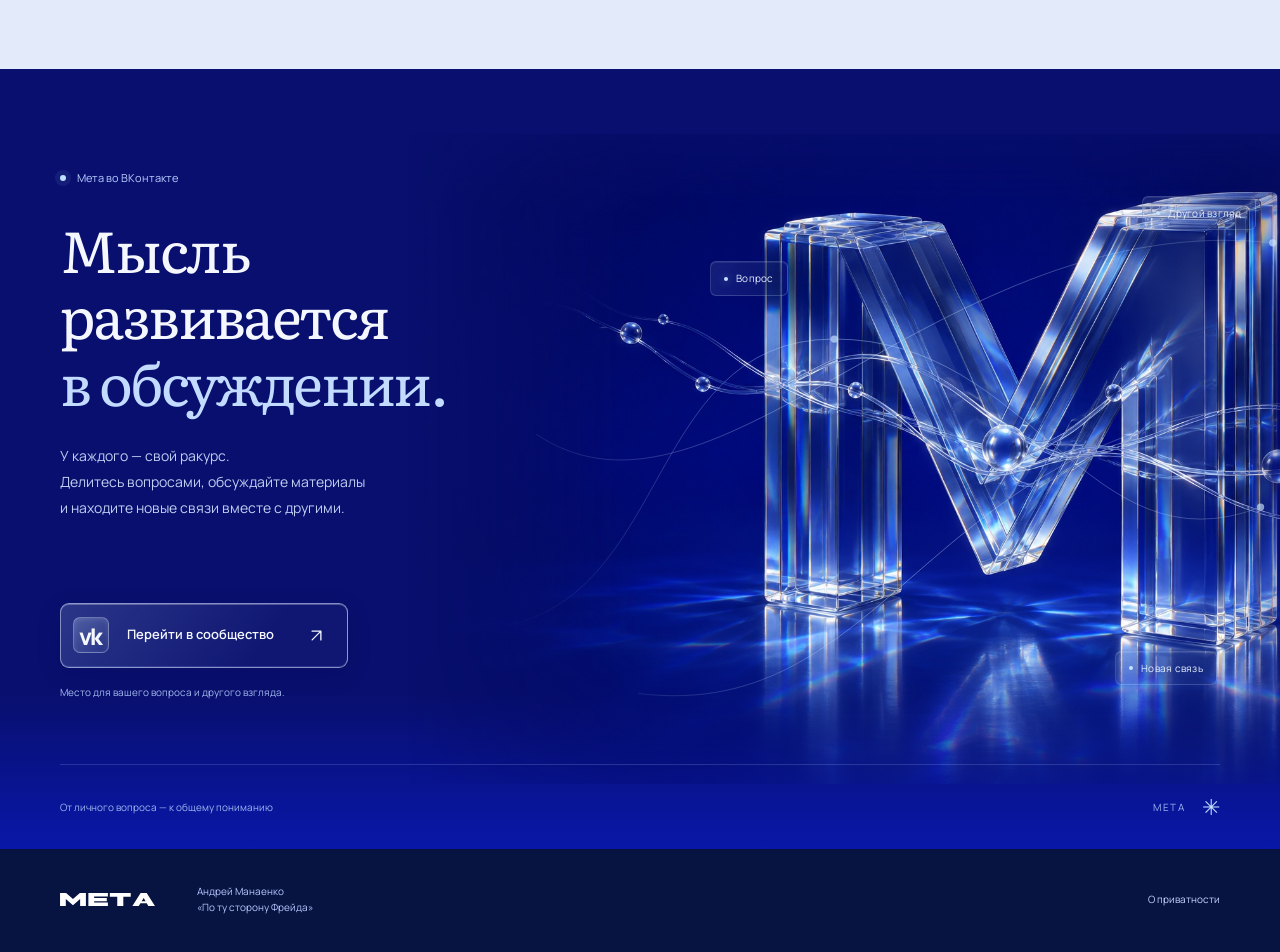
==== commit 7e3ab727: "Polish continuous glass lenses and redesign community finale" ====
--- a/miniapp/index.html
+++ b/miniapp/index.html
@@ -39,8 +39,8 @@
         });
       })();
     </script>
-    <script type="module" crossorigin src="./assets/index-C1Gbq0_Z.js"></script>
-    <link rel="stylesheet" crossorigin href="./assets/index-C7JIn0XQ.css">
+    <script type="module" crossorigin src="./assets/index-DB-2HggE.js"></script>
+    <link rel="stylesheet" crossorigin href="./assets/index-p1BBSatr.css">
   </head>
   <body>
     <div id="boot-screen" aria-label="Загрузка Мета">
--- a/miniapp/assets/index-p1BBSatr.css
+++ b/miniapp/assets/index-p1BBSatr.css
@@ -0,0 +1 @@
+@font-face{font-family:Literata;font-style:normal;font-display:swap;font-weight:400;src:url(./literata-cyrillic-400-normal-CNCMA2GQ.woff2)format("woff2"),url(./literata-cyrillic-400-normal-BZoHpSD9.woff)format("woff")}@font-face{font-family:Literata;font-style:normal;font-display:swap;font-weight:400;src:url(./literata-latin-400-normal-CLtNJ872.woff2)format("woff2"),url(./literata-latin-400-normal-CUhpYSl8.woff)format("woff")}@font-face{font-family:Manrope;font-style:normal;font-display:swap;font-weight:400;src:url(./manrope-cyrillic-400-normal-BMzJvInZ.woff2)format("woff2"),url(./manrope-cyrillic-400-normal-Dvx59UGC.woff)format("woff")}@font-face{font-family:Manrope;font-style:normal;font-display:swap;font-weight:400;src:url(./manrope-latin-400-normal-PaqtzbVb.woff2)format("woff2"),url(./manrope-latin-400-normal-8tf8FM3T.woff)format("woff")}@font-face{font-family:Manrope;font-style:normal;font-display:swap;font-weight:600;src:url(./manrope-cyrillic-600-normal-DvRl3Mj-.woff2)format("woff2"),url(./manrope-cyrillic-600-normal-It4mZcQk.woff)format("woff")}@font-face{font-family:Manrope;font-style:normal;font-display:swap;font-weight:600;src:url(./manrope-latin-600-normal-4f0koTD-.woff2)format("woff2"),url(./manrope-latin-600-normal-BqgrALkZ.woff)format("woff")}@font-face{font-family:Manrope;font-style:normal;font-display:swap;font-weight:800;src:url(./manrope-cyrillic-800-normal-AvdZ5mAV.woff2)format("woff2"),url(./manrope-cyrillic-800-normal-BuEMjQU-.woff)format("woff")}@font-face{font-family:Manrope;font-style:normal;font-display:swap;font-weight:800;src:url(./manrope-latin-800-normal-BfWYOv1c.woff2)format("woff2"),url(./manrope-latin-800-normal-uHUdIJgA.woff)format("woff")}:where(button.internal-navigation){appearance:none;text-align:inherit;font:inherit;color:inherit;cursor:pointer;background:0 0;border:0;padding:0}:root{color:#f6f8ff;font-synthesis:none;--blue:#0917a8;--cobalt:#1748ed;--navy:#07116e;--paper:#f0f3fb;--ink:#14224d;--muted:#56617e;--ice:#bacbff;--line:#dee8ff3d;--serif:Literata,Georgia,serif;--safe-top:max(env(safe-area-inset-top,0px),var(--vk-inset-top,0px));--safe-bottom:max(env(safe-area-inset-bottom,0px),var(--vk-inset-bottom,0px));--safe-left:max(env(safe-area-inset-left,0px),var(--vk-inset-left,0px));--safe-right:max(env(safe-area-inset-right,0px),var(--vk-inset-right,0px));--lightningcss-light: ;--lightningcss-dark:initial;color-scheme:dark;background:#0917a8;font-family:Manrope,Arial,sans-serif}*{box-sizing:border-box}html{scroll-behavior:smooth;scroll-padding-top:108px}body{min-width:280px;padding:var(--safe-top) var(--safe-right) 0 var(--safe-left);margin:0;font-size:15px;line-height:1.65}h1,h2,h3,p{margin:0}h1,h2,h3{font-family:var(--serif);font-weight:400}h1,h2{letter-spacing:-.045em}h3{letter-spacing:-.025em}a{color:inherit;text-decoration:none}button{font:inherit;cursor:pointer}button,a{-webkit-tap-highlight-color:transparent}button{color:inherit}img{max-width:100%;height:auto;display:block}button,summary,a{touch-action:manipulation}a:focus-visible,button:focus-visible,summary:focus-visible{outline-offset:6px;outline:3px solid #73adff}section:focus{outline:none}svg{flex-shrink:0}.icon{width:23px;height:23px}.wrap{width:min(1160px,100% - 96px);margin-inline:auto}.skip-link{z-index:20;color:var(--blue);background:#fff;padding:12px 20px;position:fixed;top:8px;left:16px;transform:translateY(-200%)}.skip-link:focus{transform:none}.header{z-index:5;background:var(--blue);position:relative}.header-inner{border-bottom:1px solid var(--line);align-items:center;gap:40px;height:101px;display:flex}.brand{flex-direction:column;flex-shrink:0;gap:9px;display:flex}.brand img{filter:brightness(0)invert();width:147px}.brand>span{letter-spacing:.085em;color:#d6dfff;font-size:10px}.desktop-nav{gap:32px;margin-left:auto;font-size:13px;display:flex}.desktop-nav :is(a,button){color:#e1e7ff;padding-block:12px}.desktop-nav :is(a,button):hover{color:#fff;text-underline-offset:7px;text-decoration:underline}.header-community{border:1px solid #6479de;border-radius:30px;align-items:center;gap:10px;min-height:44px;padding:9px 15px;font-size:12px;display:flex}.header-community .icon{width:17px}.vk-label{letter-spacing:-.08em;font-size:19px;font-weight:600;line-height:1}.header-community:hover{background:#2340c2}.hero{background:var(--blue);position:relative;overflow:hidden}.hero-inner{align-items:center;min-height:631px;display:flex;position:relative}.hero-copy{z-index:2;pointer-events:none;padding:62px 0 50px;position:relative}.hero-copy :is(a,button){pointer-events:auto}.intro-label{color:#dce6ff;align-items:center;gap:9px;margin-bottom:28px;font-size:12px;display:flex}.lens-icon{width:40px;height:40px;overflow:visible}.hero h1 .hero-equation{align-items:baseline;gap:.18em;display:flex}.hero h1 .equation-sign{color:#aecbff;letter-spacing:0;font-family:Manrope,Arial,sans-serif;font-size:.74em;font-weight:400}.hero h1{letter-spacing:-.055em;font-size:clamp(52px,5.8vw,76px);line-height:1.18}.hero h1 span{display:block}.hero-lead{color:#d8e2ff;max-width:40ch;margin-top:27px;font-size:17px;line-height:1.65}.button{border:0;border-radius:9px;justify-content:space-between;align-items:center;gap:35px;min-height:54px;padding:15px 22px;font-size:13px;font-weight:600;transition:transform .16s ease-out,background-color .16s ease-out;display:inline-flex}.button:hover{transform:translateY(-2px)}.button:active{transform:translateY(0)}.button-light{color:#13238d;background:#f1f5ff}.button-light:hover{background:#fff}.hero .button{margin-top:31px}.hero-caption{color:#c3cff6;margin-top:24px;font-size:11px;line-height:1.65}.hero-art{pointer-events:none;align-items:center;width:730px;display:flex;position:absolute;top:28px;bottom:0;right:-125px;-webkit-mask-image:linear-gradient(90deg,#0000 0%,#000 19% 90%,#0000 100%);mask-image:linear-gradient(90deg,#0000 0%,#000 19% 90%,#0000 100%)}.hero-art img{width:100%;-webkit-mask-image:linear-gradient(#0000 0%,#000 12% 87%,#0000 100%);mask-image:linear-gradient(#0000 0%,#000 12% 87%,#0000 100%)}.hero-art{mix-blend-mode:screen}.hero-bottom{border-top:1px solid var(--line);color:#d0dcff;justify-content:space-between;align-items:center;padding:22px 0 29px;font-size:11px;display:flex}.hero-bottom :is(a,button){align-items:center;gap:18px;min-height:44px;display:flex}.hero-bottom :is(a,button):hover{color:#fff}.hero-bottom .icon{width:20px}.video-section{background:var(--navy);padding:43px 0 83px}.section-kicker{color:#bccbff;justify-content:space-between;margin-bottom:31px;font-size:11px;display:flex}.section-kicker span:last-child{color:#9eafe7}.video-layout{grid-template-columns:1.24fr 1fr;align-items:center;gap:65px;display:grid}.video-poster{isolation:isolate;outline-offset:5px;aspect-ratio:1672/941;border-radius:12px;display:block;position:relative;overflow:hidden}.video-poster>img{object-fit:cover;width:100%;height:100%}.video-poster:after{content:"";pointer-events:none;z-index:0;background:linear-gradient(#0000,#00084c8c);position:absolute;inset:50% 0 0}.play-control{z-index:1;-webkit-backdrop-filter:blur(14px);backdrop-filter:blur(14px);background:#111d95d9;border:1px solid #bacbff6b;border-radius:28px;align-items:center;gap:11px;padding:10px 14px 10px 10px;font-size:11px;transition:background-color .18s;display:flex;position:absolute;bottom:19px;left:20px}.play-control>.icon:first-child{color:#13238d;background:#eff4ff;border-radius:50%;width:28px;height:28px;padding:3px}.play-control>.icon:last-child{width:16px}.video-poster:hover .play-control{background:#1a36d9}.video-copy h2{max-width:9em;margin:13px 0 22px;font-size:46px;line-height:1.18}.video-copy>p:not(.content-type){color:#c6d3ff;max-width:30ch;font-size:15px}.content-type{font-size:11px;line-height:1.5}.video-copy .content-type{color:#9fb8ff}.text-link{border-bottom:1px solid #a3afce;align-items:center;gap:20px;min-height:44px;padding-block:6px;font-size:12px;font-weight:600;display:inline-flex}.text-link .icon{width:20px}.light-link{color:#f8faff;border-color:#7f93df;margin-top:23px}.text-link:hover{border-color:currentColor}.link-note{color:#aebfec;margin-top:11px;font-size:10px;display:block}.video-frame{aspect-ratio:1672/941;background:#020731;border:0;border-radius:12px;width:100%}.articles-section{background:var(--paper);color:var(--ink);--lightningcss-light:initial;--lightningcss-dark: ;color-scheme:light;padding:82px 0 56px}.section-heading{justify-content:space-between;align-items:end;gap:40px;margin-bottom:43px;display:flex}.section-heading .content-type{color:#52658f;margin-bottom:17px}.section-heading h2{font-size:53px;line-height:1.16}.section-heading>p{color:var(--muted);padding-bottom:4px;font-size:13px}.articles-grid{grid-template-columns:1fr 1fr;gap:34px;display:grid}.article-card{min-width:0}.article-image{isolation:isolate;border-radius:8px;display:block;position:relative}.article-image img{aspect-ratio:1672/941;object-fit:cover;border-radius:8px}.image-link-icon{color:#152a9f;background:#eff4ff;border-radius:50%;justify-content:center;align-items:center;width:34px;height:34px;transition:transform .18s;display:flex;position:absolute;top:13px;right:13px}.article-image:hover .image-link-icon{transform:translate(2px,-2px)}.article-body{padding:23px 4px 0}.article-topic{color:#52658f;font-size:10px}.article-body h3{max-width:18em;margin:10px 0 14px;font-size:29px;line-height:1.3}.article-body>p{color:var(--muted);max-width:39ch;font-size:14px;line-height:1.75}.article-body .text-link{color:#213bb5;margin-top:18px}.all-articles{border-top:1px solid #cbd3e6;justify-content:space-between;align-items:center;gap:20px;min-height:68px;margin-top:45px;padding-top:23px;font-size:12px;display:flex}.all-articles>span:last-child{color:#3852bc;align-items:center;gap:12px;font-size:11px;display:flex}.all-articles .icon{width:20px}.all-articles:hover{color:#2144dd}.about-section{color:var(--ink);--lightningcss-light:initial;--lightningcss-dark: ;color-scheme:light;background:#e3eafa;padding:82px 0 89px}.about-layout{grid-template-columns:1fr 1.12fr;gap:110px;display:grid}.about-title .content-type{color:#52658f;margin-bottom:22px}.about-title h2{font-size:57px;line-height:1.16}.about-signature{color:#52658f;margin-top:29px;font-size:10px;display:block}.about-copy{padding-top:37px}.about-copy p{color:#4d5a7a;max-width:53ch;margin-bottom:18px;font-size:15px;line-height:1.9}.about-copy .large-copy{font-family:var(--serif);letter-spacing:-.02em;color:#253963;margin-bottom:25px;font-size:25px;line-height:1.52}.approach{border-top:1px solid #bfcbe4;margin-top:27px}.approach summary{cursor:pointer;color:#314572;justify-content:space-between;align-items:center;gap:16px;min-height:62px;font-size:11px;list-style:none;display:flex}.approach summary::-webkit-details-marker{display:none}.approach summary .icon{width:18px;transition:transform .18s}.approach[open] summary .icon{transform:rotate(180deg)}.approach>div p{margin:1px 0 0;font-size:12px;line-height:1.85}.footer{border-top:1px solid var(--line);color:#b6c7ff;align-items:center;gap:42px;padding:27px 0 31px;font-size:10px;display:flex}.footer-brand img{filter:brightness(0)invert();width:95px}.privacy-button{color:#c7d4ff;background:0 0;border:0;min-height:44px;margin-left:auto;padding:12px 0;font-size:10px}.privacy-button:hover{text-underline-offset:4px;text-decoration:underline}.mobile-nav{display:none}dialog{width:min(520px,100% - 32px);max-height:calc(100dvh - 60px);color:var(--ink);--lightningcss-light:initial;--lightningcss-dark: ;color-scheme:light;background:#f0f3fb;border:1px solid #d2dbee;border-radius:16px;padding:28px;box-shadow:0 20px 100px #0006}dialog::backdrop{-webkit-backdrop-filter:blur(5px);backdrop-filter:blur(5px);background:#020940b8}.dialog-top{color:#5f6c8c;justify-content:space-between;align-items:center;font-size:12px;display:flex}.close-button{width:44px;height:44px;color:var(--ink);background:0 0;border:0;place-items:center;display:grid}dialog h2{margin:14px 0 22px;font-size:30px}dialog p{color:#52607d;margin:0 0 17px;font-size:13px}dialog .button{margin-top:5px}.button-blue{background:var(--blue);color:#fff}.hero{min-height:calc(100svh - 101px - var(--safe-top));flex-direction:column;display:flex}.hero-inner{flex:1}.hero-bottom{flex-shrink:0}@media (max-width:760px){.hero{min-height:calc(100svh - 85px - var(--safe-top))}}.hero-art-entry{flex-shrink:0;justify-content:center;width:100%;display:flex}.hero-line{margin-block:-.12em;padding-block:.12em;overflow:clip}@media (min-width:1500px){.hero-inner{min-height:670px}.hero-art{width:780px;right:-145px}}@media (max-width:1100px){.wrap{width:calc(100% - 64px)}.header-inner{gap:26px}.desktop-nav{gap:22px}.hero-art{opacity:.92;width:680px;right:-160px}.hero h1{font-size:62px}.hero-lead{font-size:16px}.video-layout{gap:36px}.video-copy h2{font-size:38px}.section-heading h2{font-size:47px}.article-body h3{font-size:26px}.about-layout{gap:65px}}@media (max-width:760px){html{scroll-padding-top:24px}.wrap{width:calc(100% - 40px)}body{padding-bottom:calc(76px + var(--safe-bottom))}.header-inner{justify-content:space-between;gap:20px;height:85px}.brand img{width:130px}.brand>span{letter-spacing:.06em;font-size:9px}.desktop-nav{display:none}.header-community{gap:8px;padding:9px 12px;font-size:10px}.header-community .vk-label{font-size:17px}.header-community>.icon{width:15px}.hero-inner{flex-direction:column;align-items:stretch;min-height:0;display:flex}.hero-copy{pointer-events:auto;padding:35px 0 0}.intro-label{gap:8px;margin-bottom:23px;font-size:10px}.lens-icon{width:32px;height:32px}.hero h1{letter-spacing:-.053em;font-size:clamp(32px,8.75vw,62px);line-height:1.2}.hero-lead{max-width:36ch;margin-top:21px;font-size:14px;line-height:1.7}.hero .button{margin-top:23px}.button{gap:36px;min-height:52px;padding:13px 18px;font-size:12px}.hero-caption{margin-top:18px;font-size:10px}.hero-art{opacity:1;justify-content:center;width:calc(100% + 40px);height:292px;margin:0 -20px;position:relative;inset:auto;overflow:hidden;-webkit-mask-image:linear-gradient(#0000,#000 15% 85%,#0000);mask-image:linear-gradient(#0000,#000 15% 85%,#0000)}.hero-art img{flex-shrink:0;width:100%;max-width:480px;-webkit-mask-image:linear-gradient(90deg,#0000,#000 13% 85%,#0000);mask-image:linear-gradient(90deg,#0000,#000 13% 85%,#0000)}.hero-bottom{gap:15px;padding:17px 0 22px;font-size:10px}.hero-bottom :is(a,button){gap:7px;font-size:10px}.hero-bottom .icon{width:18px}.video-section{padding:29px 0 45px}.section-kicker{margin-bottom:22px;font-size:10px}.section-kicker span:last-child{font-size:9px}.video-layout{grid-template-columns:1fr;gap:24px}.video-poster{border-radius:9px}.play-control{gap:9px;padding:8px 11px 8px 8px;font-size:10px;bottom:12px;left:12px}.play-control>.icon:first-child{width:24px;height:24px}.video-copy .content-type{font-size:10px}.video-copy h2{max-width:none;margin:10px 0 16px;font-size:36px}.video-copy>p:not(.content-type){max-width:36ch;font-size:14px}.light-link{margin-top:15px}.link-note{font-size:10px}.articles-section{padding:43px 0 30px}.section-heading{margin-bottom:27px;display:block}.section-heading h2{font-size:39px}.section-heading .content-type{margin-bottom:16px;font-size:10px}.section-heading>p{margin-top:20px;font-size:12px}.articles-grid{grid-template-columns:1fr;gap:34px}.article-body{padding:18px 1px 0}.article-body h3{max-width:19em;margin:9px 0 11px;font-size:27px;line-height:1.32}.article-body>p{max-width:42ch;font-size:14px}.article-body .text-link{margin-top:10px}.text-link{font-size:11px}.all-articles{gap:12px;margin-top:30px;padding-top:17px;font-size:11px}.all-articles>span:last-child{gap:6px;font-size:10px}.about-section{padding:42px 0 44px}.about-layout{grid-template-columns:1fr;gap:27px}.about-title h2{font-size:44px;line-height:1.2}.about-title .content-type{margin-bottom:17px;font-size:10px}.about-signature{margin-top:20px;font-size:9px}.about-copy{padding:0}.about-copy .large-copy{max-width:25ch;margin-bottom:21px;font-size:24px}.about-copy p{max-width:50ch;font-size:14px}.approach{margin-top:22px}.approach summary{min-height:58px;font-size:11px}.footer{flex-wrap:wrap;gap:20px;padding:24px 0;font-size:9px}.footer-brand img{width:82px}.privacy-button{margin-left:0;font-size:10px}.mobile-nav{z-index:10;color:#667295;-webkit-backdrop-filter:blur(18px);backdrop-filter:blur(18px);padding:8px max(9px,var(--safe-right)) calc(8px + var(--safe-bottom)) max(9px,var(--safe-left));background:#f0f4fff5;border-top:1px solid #ccd6ed;grid-template-columns:repeat(5,1fr);display:grid;position:fixed;bottom:0;left:0;right:0;box-shadow:0 -5px 30px #07116e12}.mobile-nav :is(a,button){border-radius:9px;flex-direction:column;justify-content:center;align-items:center;gap:4px;min-height:49px;font-size:9px;line-height:1.3;display:flex}.mobile-nav .icon{width:21px;height:21px}.mobile-nav :is(a,button)[aria-current]{color:#1339cf;background:#dce6ff}.desktop-break{display:none}dialog{max-height:calc(100dvh - 100px - var(--safe-top) - var(--safe-bottom));padding:22px}}@media (max-width:359px){.wrap{width:calc(100% - 32px)}.header-community>span:not(.vk-label){display:none}.header-community{justify-content:center;min-width:60px}.hero h1{font-size:30px}.hero-art{height:253px}.hero-bottom,.hero-bottom :is(a,button){font-size:9px}.section-kicker span:last-child{display:none}.video-copy h2{font-size:31px}.section-heading h2{font-size:35px}.article-body h3{font-size:25px}.all-articles{align-items:start}.all-articles>span:last-child{text-align:right;max-width:140px}.footer{gap:18px}.privacy-button{text-align:left;flex-basis:100%;min-height:30px;padding:3px 0}}@media (min-width:761px) and (max-width:980px){.hero-art{width:550px;right:-145px}}@media (prefers-reduced-motion:reduce){html{scroll-behavior:auto}*,:before,:after{transition:none!important;animation:none!important}.button:hover{transform:none}}.book-entry-section{color:#18244a;--lightningcss-light:initial;--lightningcss-dark: ;color-scheme:light;background:#eef1f9;padding:92px 0 98px}.book-entry-inner{grid-template-columns:1fr 1.12fr;align-items:center;gap:88px;display:grid}.book-entry-art{justify-content:center;padding:12px 18px 16px 0;display:flex}.book-entry-copy{max-width:510px}.book-entry-label{color:#465b91;margin-bottom:25px;font-size:12px}.book-entry-copy h2{letter-spacing:-.045em;font-size:clamp(43px,4.2vw,60px);line-height:1.16}.book-entry-subtitle{font-family:var(--serif);color:#465b91;margin-top:18px;font-size:21px;line-height:1.45}.book-entry-description{max-width:47ch;margin-top:26px;font-size:15px;line-height:1.85}.book-entry-context{color:#5c6784;max-width:46ch;margin-top:14px;font-size:13px;line-height:1.85}.book-entry-copy .button{min-width:218px;margin-top:28px}.book-entry-note{color:#62708f;margin-top:19px;font-size:10px;line-height:1.9}@media (max-width:1100px){.book-entry-inner{grid-template-columns:1fr 1.1fr;gap:48px}.book-entry-section{padding:72px 0 78px}.book-entry-art .meta-book{max-width:310px}.book-entry-description{font-size:14px}.book-entry-subtitle{font-size:19px}}@media (max-width:760px){.book-entry-section{padding:49px 0 46px}.book-entry-inner{grid-template-columns:1fr;gap:39px}.book-entry-art{padding:3px 16px 7px}.book-entry-art .meta-book{max-width:252px}.book-entry-copy{width:100%;max-width:520px;margin:auto}.book-entry-label{margin-bottom:18px;font-size:10px}.book-entry-copy h2{font-size:40px;line-height:1.19}.book-entry-subtitle{margin-top:15px;font-size:17px}.book-entry-description{margin-top:22px;font-size:14px}.book-entry-context{margin-top:13px;font-size:12px}.book-entry-copy .button{min-width:215px;margin-top:24px}.book-entry-note{margin-top:16px;font-size:10px}}@media (max-width:359px){.book-entry-copy h2{font-size:34px}.book-entry-art .meta-book{max-width:226px}.book-entry-inner{gap:32px}.book-entry-subtitle{font-size:16px}}.articles-horizontal{box-sizing:border-box;align-items:center;height:100svh;padding:28px 0;display:flex;overflow:hidden}.articles-horizontal>.wrap{min-width:0}.articles-horizontal .section-heading{align-items:end;margin-bottom:22px}.articles-horizontal .section-heading h2{font-size:clamp(30px,4vw,52px);line-height:1.12}.articles-horizontal .section-heading h2 br{display:none}.articles-horizontal .section-heading .content-type{margin-bottom:10px}.articles-horizontal .articles-grid{gap:32px;display:flex;position:relative;overflow:visible}.articles-horizontal .article-card{flex:0 0 min(48vw,560px,56.85svh);min-width:0}.articles-horizontal .article-image img{object-fit:contain;background:0 0;width:100%;height:auto;max-height:none}.articles-horizontal .article-body{padding-top:14px}.articles-horizontal .article-body h3{margin:8px 0;font-size:clamp(20px,2vw,28px);line-height:1.25}.articles-horizontal .article-body>p{font-size:13px;line-height:1.6}.articles-horizontal .article-body .text-link{margin-top:8px}.articles-horizontal .all-articles{margin-top:18px;padding-top:12px}.book-entry-art{perspective:1600px;min-width:0;position:relative}.book-preview{aspect-ratio:2/3;width:min(100%,342px);transform-style:preserve-3d;position:relative;transform:rotateX(6deg)rotateY(-18deg)rotate(-3deg)}.book-paper,.book-leaf{transform-style:preserve-3d;transform-origin:0;position:absolute;inset:0}.book-base{z-index:0;background:#faf9f5;overflow:hidden;box-shadow:inset 13px 0 22px #18244a18}.book-back-board{background:#363c60;border-radius:1px 3px 3px 1px;position:absolute;inset:0 -1px -1px 0;transform:translateZ(-10px);box-shadow:7px 16px 28px #1c234327}.book-page-edge{transform-origin:100%;background:linear-gradient(90deg,#e8e6df,#fbfaf6 45%,#d8d6d0);border:1px solid #dedcd6;width:10px;position:absolute;top:1px;bottom:0;right:0;transform:rotateY(-90deg)}.book-bottom-edge{transform-origin:bottom;background:linear-gradient(#e1dfd8,#f4f2ed 60%,#d1cfc8);height:10px;position:absolute;bottom:0;left:1px;right:0;transform:rotateX(90deg);box-shadow:inset 0 2px #fff9,inset 0 -2px #faf9f5}.book-spine{transform-origin:0;background:linear-gradient(90deg,#222a50,#515978 45%,#232b50);border-radius:2px;width:11px;position:absolute;top:0;bottom:-1px;left:0;transform:rotateY(90deg)}.book-leaf{--turn-shade:0}.book-leaf[data-leaf="1"]{z-index:2;transform:translateZ(.5px)}.book-leaf[data-leaf="0"]{z-index:3;transform:translateZ(1px)}.book-cover-leaf{z-index:4;transform:translateZ(2px)}.leaf-front,.leaf-back{backface-visibility:hidden;background:#faf9f5;border-radius:1px 3px 3px 1px;position:absolute;inset:0;overflow:hidden;transform:translateZ(.4px);box-shadow:inset 13px 0 22px #18244a18,0 1px 1px #18244a20}.leaf-back{transform:rotateY(180deg)translateZ(.4px);box-shadow:inset -14px 0 24px #18244a24,-1px 1px 2px #18244a20}.leaf-front:after,.leaf-back:after{content:"";pointer-events:none;background:linear-gradient(90deg,rgba(20,30,60,var(--turn-shade)),transparent 70%);position:absolute;inset:0}.leaf-back:after{background:linear-gradient(270deg,rgba(20,30,60,var(--turn-shade)),transparent 70%)}.book-cover-leaf>.leaf-front{background:#08137c;border:1px solid #819dff38;transform:translateZ(2px)}.book-cover-leaf>.leaf-back{background:#faf9f5;border:0;transform:rotateY(180deg)translateZ(2px);box-shadow:inset -16px 0 23px #302a2019,-1px 1px 2px #25283926}.book-cover-edge{transform-origin:100%;background:#29334d;width:3px;position:absolute;top:0;bottom:0;right:0;transform:translateZ(2px)rotateY(-90deg)}.book-preview .meta-book{filter:none;width:100%;max-width:none;height:100%;transform:none}.book-preview .meta-book:after{display:none}.paper-segments{transform-style:preserve-3d;visibility:hidden;position:absolute;inset:0}.paper-facet{transform-origin:0;height:100%;transform-style:preserve-3d;position:absolute;top:0;left:0}.facet-front,.facet-back{backface-visibility:hidden;background:#faf9f5;position:absolute;inset:0;overflow:hidden;transform:translateZ(.12px)}.facet-back{transform:rotateY(180deg)translateZ(.12px)}.facet-page{background:#faf9f5;position:absolute;top:0}.facet-front .facet-page{box-shadow:inset 13px 0 22px #18244a18}.facet-back .facet-page{box-shadow:inset -14px 0 24px #18244a24}.facet-front:after,.facet-back:after{content:"";opacity:var(--facet-shade,0);pointer-events:none;background:#352d22;position:absolute;inset:0}.is-curling>.leaf-front,.is-curling>.leaf-back{visibility:hidden}.is-curling>.paper-segments{visibility:visible}.paper-content{color:#28314b;height:100%;padding:10% 10% 12%;position:relative;container-type:inline-size}.paper-content small{letter-spacing:.1em;color:#788197;border-bottom:1px solid #a9afbe40;padding-bottom:8%;font:500 clamp(5px,.5vw,7px)/1.5 Manrope,sans-serif;display:block}.paper-content h3{margin:12% 0 8%;font:400 clamp(10px,8.8cqw,19px)/1.35 Literata,Georgia,serif}.paper-content p{text-wrap:pretty;margin-top:12%;font:400 clamp(6px,6cqw,12px)/1.75 Literata,Georgia,serif}.paper-content h3+p{margin-top:0}.paper-content footer{color:#788197;font:500 clamp(5px,.5vw,7px)/1.4 Manrope,sans-serif;position:absolute;bottom:5%;left:10%;right:10%}.book-scene{align-items:center;min-height:100svh;padding:48px 0;display:flex}.book-scene .book-entry-inner{grid-template-columns:1.12fr 1fr;gap:64px}.book-scene .book-entry-art{align-items:center;min-height:480px;padding:0}.book-scene .book-preview{flex-shrink:0;width:min(44%,300px)}@media (min-width:761px) and (max-width:1100px){.book-scene .book-entry-inner{gap:38px}.book-scene .book-entry-copy h2{font-size:36px}.book-scene .book-entry-art{min-height:420px}.book-scene .book-entry-subtitle{font-size:18px}.book-scene .book-entry-label{margin-bottom:18px}}@media (max-width:760px){.book-preview{width:252px}.book-scene{min-height:0;padding:48px 0}.book-scene .book-entry-inner{grid-template-columns:1fr;gap:35px}.book-scene .book-entry-art{z-index:1;background:#eef1f9;height:clamp(310px,70vw,450px);min-height:0}.book-scene .book-preview{width:min(42%,205px)}.paper-content h3{font-size:12px}.paper-content p{font-size:clamp(6px,6cqw,10px);line-height:1.65}.paper-content small,.paper-content footer{font-size:5px}}@media (max-height:649px) and (min-width:761px){.book-scene{min-height:0}.book-scene .book-entry-art{min-height:360px}}.hero-art-entry[data-image-pending]{visibility:hidden!important}.community-section{isolation:isolate;background:#07106e;background:linear-gradient(180deg, #080f6e 0%, #080f6e 80%, var(--blue) 100%);position:relative;overflow:clip}.community-inner{grid-template-rows:1fr auto auto;grid-template-columns:1fr 1fr;min-height:780px;padding-top:100px;display:grid;position:relative}.community-copy,.community-action{z-index:2;grid-column:1;position:relative}.community-eyebrow{color:#b9ccff;align-items:center;gap:11px;margin-bottom:27px;font-size:11px;display:flex}.community-eyebrow>span{background:#bedfff;border-radius:50%;width:6px;height:6px;box-shadow:0 0 0 5px #b4d7ff12}.community-copy h2{letter-spacing:-.045em;color:#f5f7ff;font-size:clamp(46px,4.5vw,64px);line-height:1.16}.community-copy h2>span{color:#c2dbff}.community-description{color:#c0cff2;max-width:39ch;margin-top:28px;font-size:14px;line-height:1.85}.community-installation{aspect-ratio:4/3;pointer-events:none;z-index:0;width:84%;position:absolute;top:24px;right:-14%}.community-art-depth{position:absolute;inset:0;-webkit-mask-image:linear-gradient(#0000,#000 16% 76%,#0000 100%);mask-image:linear-gradient(#0000,#000 16% 76%,#0000 100%)}.community-sculpture{object-fit:contain;mix-blend-mode:screen;width:100%;height:100%;position:absolute;-webkit-mask-image:linear-gradient(90deg,#0000 0%,#000 24% 85%,#0000 100%);mask-image:linear-gradient(90deg,#0000 0%,#000 24% 85%,#0000 100%)}.community-connections{opacity:.64;width:100%;height:100%;position:absolute;inset:0}.community-node{letter-spacing:.025em;color:#e4efff;background:linear-gradient(115deg,#c4e3ff1a,#17287040);border:1px solid #d4e9ff30;border-radius:6px;align-items:center;gap:8px;padding:8px 13px;font-size:10px;display:flex;position:absolute;box-shadow:inset 0 1px #f0f8ff16}.community-node i{background:#c3e3ff;border-radius:50%;width:4px;height:4px;box-shadow:0 0 9px #adcfff88}.community-node-question{top:23%;left:31%}.community-node-view{top:14%;right:13%}.community-node-connection{bottom:19%;right:17%}.community-action{padding:30px 0 64px}.community-button{color:#f5f8ff;background:linear-gradient(125deg,#c7e1ff30,#c7e1ff0a 70%);border:1px solid #daeaff91;border-radius:9px;gap:18px;min-height:65px;padding:13px 20px 13px 12px;box-shadow:inset 0 1px #fff4,inset 0 -1px #92b6ff30,0 6px 24px #02093924}.community-button:hover{background:linear-gradient(125deg,#d3e8ff48,#c7e1ff1a 70%);border-color:#e6f3ff}.community-button>.icon{width:21px;height:21px;margin-left:14px}.community-vk{letter-spacing:-.08em;background:linear-gradient(145deg,#cbe7ff3d,#cbe7ff08);border:1px solid #ebf6ff4f;border-radius:7px;place-items:center;width:36px;height:36px;padding-right:2px;font-size:23px;font-weight:800;display:grid;box-shadow:inset 0 1px 5px #d9f4ff25}.community-note{color:#a4b9ee;margin-top:16px;font-size:10px;display:block}.community-bottom{z-index:1;color:#9db5ee;border-top:1px solid #adc7ff30;grid-column:1/-1;justify-content:space-between;align-items:center;gap:20px;padding:24px 0;font-size:10px;display:flex;position:relative}.community-bottom>span:last-child{letter-spacing:.18em;align-items:center;gap:16px;font-size:10px;display:flex}.community-bottom-star{letter-spacing:0;color:#c2ddff;font-size:22px;font-weight:400}.footer{border-top-color:#0000}@media (min-width:1500px){.community-inner{min-height:810px}}@media (max-width:1100px) and (min-width:761px){.community-inner{min-height:700px;padding-top:80px}.community-installation{width:90%;top:60px;right:-19%}.community-copy h2{font-size:48px}.community-description{max-width:33ch;font-size:13px}}@media (max-width:760px){.community-inner{flex-direction:column;min-height:0;padding-top:48px;display:flex}.community-eyebrow{margin-bottom:22px;font-size:10px}.community-copy h2{font-size:clamp(36px,9.9vw,54px);line-height:1.17}.community-description{max-width:35ch;margin-top:22px;font-size:13px}.community-installation{aspect-ratio:1.5;flex-shrink:0;width:calc(100% + 70px);margin:0 0 0 -54px;position:relative;inset:auto}.community-sculpture{-webkit-mask-image:linear-gradient(90deg,#0000,#000 16% 87%,#0000);mask-image:linear-gradient(90deg,#0000,#000 16% 87%,#0000)}.community-node{gap:6px;padding:6px 9px;font-size:8px}.community-node-question{top:23%;left:20%}.community-node-view{top:7%;right:5%}.community-node-connection{bottom:11%;right:6%}.community-action{padding:11px 0 38px}.community-button{width:100%;max-width:370px;min-height:64px;padding:12px;font-size:12px}.community-button>.icon{margin-left:auto}.community-note{margin-top:13px;font-size:9px}.community-bottom{gap:28px;padding:21px 0;font-size:9px}.community-bottom>span:first-child{max-width:27ch}.community-bottom>span:last-child{gap:10px;font-size:9px}}html.lenis,html.lenis body{height:auto}.lenis:not(.lenis-autoToggle).lenis-stopped{overflow:clip}.lenis [data-lenis-prevent],.lenis [data-lenis-prevent-wheel],.lenis [data-lenis-prevent-touch],.lenis [data-lenis-prevent-vertical],.lenis [data-lenis-prevent-horizontal]{overscroll-behavior:contain}.lenis.lenis-smooth iframe{pointer-events:none}.lenis.lenis-autoToggle{transition-behavior:allow-discrete;transition-property:overflow;transition-duration:1ms}.meta-book{aspect-ratio:2/3;isolation:isolate;filter:drop-shadow(16px 26px 22px #0611462b);width:100%;max-width:342px;position:relative;transform:perspective(1400px)rotateY(-8deg)rotate(-2deg);container-type:inline-size}.meta-book:after{content:"";z-index:-1;background:repeating-linear-gradient(0deg,#ced3e1 0 1px,#f7f8fe 1px 3px);border:1px solid #bec5da;border-radius:0 3px 3px 0;width:12px;position:absolute;inset:4px -8px -2px auto;transform:skewY(20deg)}.meta-book-front{color:#f7f8ff;background:#0917a8;border-radius:1px 4px 4px 1px;height:100%;position:relative;overflow:hidden;box-shadow:inset 1px 0 #bdd9ff50}.meta-book-front:after{content:"";pointer-events:none;background:linear-gradient(90deg,#03083855 0,#adc5ff22 1.6%,#0000 3.6%,#03083830 4%,#0000 5.5%);position:absolute;inset:0;box-shadow:inset 0 0 0 1px #e4edff20}.meta-book-art{object-fit:cover;width:100%;height:100%;position:absolute;inset:0}.meta-book-type{flex-direction:column;padding:6% 8.5% 10%;display:flex;position:relative}.meta-book-author{color:#d5e1ff;font:400 3.3cqw/1.5 Manrope,Arial,sans-serif}.meta-book-title{letter-spacing:-.055em;margin-top:3%;font:400 10.6cqw/1.13 Literata,Georgia,serif}.meta-book-subtitle{color:#d9e7ff;margin-top:2.5%;font:400 3.15cqw/1.5 Manrope,Arial,sans-serif}.meta-book-imprint{background:linear-gradient(#0000,#061275e6);justify-content:space-between;align-items:end;padding:13% 8.5% 6%;display:flex;position:absolute;inset:auto 0 0}.meta-book-imprint img{filter:brightness(0)invert();width:24%;height:auto}.meta-book-imprint span{color:#edf4ff;font:400 2.6cqw/1.3 Manrope,Arial,sans-serif}body.reader-open{background:#f7f5ef;min-width:280px;padding:0}body.reader-modal-open{overflow:hidden}html:has(body.reader-open){scroll-behavior:auto;scroll-padding-top:110px}#app[hidden],#reader[hidden]{display:none!important}#reader{--r-paper:#f7f5ef;--r-surface:#fffefa;--r-ink:#242a32;--r-muted:#71716d;--r-line:#deded5;--r-blue:#1638b8;--r-tint:#e9ecfa;--r-shadow:0 24px 100px #1115282b;--reading-size:20px;--reading-leading:1.85;--reading-font:Literata,Georgia,serif;--reader-width:700px;background:var(--r-paper);color:var(--r-ink);--lightningcss-light:initial;--lightningcss-dark: ;color-scheme:light;min-height:100dvh;padding-top:var(--safe-top);padding-left:var(--safe-left);padding-right:var(--safe-right);font:14px/1.6 Manrope,Arial,sans-serif}#reader[data-theme=night]{--r-paper:#151a27;--r-surface:#1d2332;--r-ink:#dfdfd7;--r-muted:#a1a8b9;--r-line:#343c4c;--r-blue:#a9b9ff;--r-tint:#282f4c;--r-shadow:0 24px 100px #0007;--lightningcss-light: ;--lightningcss-dark:initial;color-scheme:dark}#reader[data-font=sans]{--reading-font:Manrope,Arial,sans-serif}#reader[data-width=wide]{--reader-width:850px}:where(#reader button){font:inherit;color:inherit;cursor:pointer;background:0 0;border:0}#reader button,#reader a{touch-action:manipulation}#reader a:focus-visible,#reader button:focus-visible,#reader input:focus-visible,#reader textarea:focus-visible{outline:2px solid var(--r-blue);outline-offset:4px}#reader h1,#reader h2,#reader h3{letter-spacing:-.035em;font-family:Literata,Georgia,serif;font-weight:400}#reader [tabindex="-1"]:focus{outline:none}#reader p{margin:0}#reader svg{flex-shrink:0;width:21px;height:21px}#reader .reader-wordmark{letter-spacing:-.06em;color:var(--r-blue);font:800 27px/1 Manrope,Arial,sans-serif}#reader .reader-icon{border-radius:8px;flex-shrink:0;justify-content:center;align-items:center;width:44px;height:44px;display:inline-flex}#reader .reader-icon:hover{background:var(--r-tint);color:var(--r-blue)}#reader .reader-primary{background:var(--r-blue);color:var(--r-paper);border:1px solid var(--r-blue);border-radius:5px;justify-content:center;align-items:center;gap:36px;min-height:54px;padding:16px 23px;font-size:14px;font-weight:600;display:inline-flex}#reader .reader-primary:hover{filter:brightness(1.12)}#reader .reader-secondary{border:1px solid var(--r-line);min-height:46px;color:var(--r-ink);border-radius:5px;justify-content:center;align-items:center;gap:10px;padding:12px 16px;font-size:13px;display:inline-flex}#reader .reader-subtle{text-underline-offset:5px;color:var(--r-muted);font-size:12px;text-decoration:underline}.book-library{max-width:1160px;margin:auto;padding:0 48px}.library-header{border-bottom:1px solid var(--r-line);align-items:center;gap:28px;height:100px;display:flex}.library-header>span{color:var(--r-muted);font-size:11px}.library-return{align-items:center;gap:16px;min-height:44px;margin-left:auto;font-size:12px;display:flex}.book-intro{grid-template-columns:.95fr 1.05fr;align-items:center;gap:72px;padding:70px 8px 82px;display:grid}.book-object{justify-self:center;width:100%;max-width:342px;padding-right:9px}.book-overline{color:var(--r-muted);font-size:11px;margin-bottom:21px!important}.book-intro h1{font-size:clamp(42px,4.1vw,58px);line-height:1.19}.book-description{color:var(--r-muted);font:400 21px/1.5 Literata,Georgia,serif;margin-top:20px!important}.book-library-summary{max-width:43ch;color:var(--r-muted);font-size:13px;line-height:1.85;margin-top:23px!important}.book-facts{color:var(--r-muted);flex-wrap:wrap;gap:9px;font-size:10px;display:flex;margin-top:25px!important}.book-intro .reader-primary{margin-top:27px}.resume-caption{color:var(--r-muted);max-width:38ch;font-size:10px;line-height:1.7;margin:14px 0 7px!important}.book-secondary-actions{flex-wrap:wrap;gap:23px;margin-top:23px;display:flex}.book-secondary-actions button{align-items:center;gap:8px;min-height:44px;padding:0;display:flex;font-size:11px!important}.book-secondary-actions button:hover{color:var(--r-blue)!important}.book-secondary-actions svg{width:17px!important}.book-secondary-actions button>span{color:var(--r-muted)}.book-contents{border-top:1px solid var(--r-line);padding-top:32px}.contents-heading{justify-content:space-between;align-items:center;margin-bottom:25px;display:flex}.contents-heading h2{font-size:34px}.contents-heading>span{color:var(--r-muted);font-size:11px}.library-toc{padding-bottom:40px}.toc-part{color:var(--r-blue);padding:26px 0 13px;font-size:11px;font-weight:600}.toc-item{text-align:left;border-bottom:1px solid var(--r-line);align-items:baseline;gap:22px;width:100%;padding:16px 4px;line-height:1.6;display:flex}.toc-item:hover{color:var(--r-blue);background:var(--r-tint)}.toc-item>span:nth-child(2){flex:1}.toc-number{min-width:20px;color:var(--r-muted);font-variant-numeric:tabular-nums;font-size:10px}.toc-time{color:var(--r-muted);white-space:nowrap;font-size:10px}.book-colophon{border-top:1px solid var(--r-line);justify-content:space-between;align-items:start;gap:20px;padding:40px 0 50px;display:flex}.book-colophon p{color:var(--r-muted);font:400 16px/1.5 Literata,Georgia,serif;margin-top:15px!important}.book-colophon>div:last-child{flex-direction:column;align-items:end;gap:15px;font-size:11px;display:flex}.book-colophon a{align-items:center;gap:12px;min-height:44px;display:flex}.book-colophon button{text-underline-offset:4px;text-decoration:underline;color:var(--r-muted)!important;font-size:10px!important}.book-colophon svg{width:16px!important}.reader-toolbar{height:76px;top:var(--safe-top);z-index:20;border-bottom:1px solid var(--r-line);background:var(--r-paper);align-items:center;gap:16px;padding:0 30px;display:flex;position:sticky}.reader-toolbar:before{content:"";height:var(--safe-top);background:var(--r-paper);position:absolute;bottom:100%;left:0;right:0}.reader-toolbar-title{align-items:baseline;gap:18px;font-size:13px;display:flex}.reader-toolbar-title>span{color:var(--r-muted);font-size:10px}.reader-tools{gap:8px;margin-left:auto;display:flex}.reader-aa{font-family:Literata,Georgia,serif!important;font-size:21px!important}.reading-layout{grid-template-columns:280px 1fr;max-width:1440px;margin:0 auto;display:grid}.reader-sidebar{top:calc(76px + var(--safe-top));height:calc(100dvh - 76px - var(--safe-top));overscroll-behavior:contain;border-right:1px solid var(--r-line);scrollbar-width:thin;scrollbar-color:var(--r-line) transparent;padding:39px 28px 90px 30px;position:sticky;overflow:auto}.sidebar-caption{color:var(--r-muted);font-size:10px;margin-top:12px!important}.sidebar-links{border-bottom:1px solid var(--r-line);margin-bottom:12px;padding:24px 0 14px}.sidebar-links button{align-items:center;gap:10px;width:100%;min-height:42px;padding:0;display:flex;font-size:11px!important}.sidebar-links svg{width:17px!important}.sidebar-links span{color:var(--r-muted);margin-left:auto}.reader-sidebar .toc-item{border:0;border-radius:4px;gap:10px;padding:11px 8px;font-size:11px}.reader-sidebar .toc-number{min-width:16px;font-size:9px}.reader-sidebar .toc-part{padding:23px 8px 10px;font-size:9px}.toc-item.selected{background:var(--r-tint);color:var(--r-blue)}.sidebar-pdf{color:var(--r-muted);align-items:center;gap:12px;min-height:44px;margin:24px 8px 0;font-size:10px;display:flex}.sidebar-pdf svg{width:16px!important}.reader-main{min-width:0;padding:65px 56px 150px}.reading-article{max-width:var(--reader-width);overflow-wrap:anywhere;margin:0 auto}.chapter-heading{margin-bottom:44px}.chapter-heading>p{color:var(--r-blue);max-width:55ch;font-size:10px;margin-bottom:24px!important}.chapter-heading h1{font-size:clamp(32px,3.3vw,48px);line-height:1.3}.chapter-meta{color:var(--r-muted);flex-wrap:wrap;gap:20px;margin-top:25px;font-size:10px;display:flex}.reading-body{font-family:var(--reading-font);font-size:var(--reading-size);line-height:var(--reading-leading);font-kerning:normal;-webkit-hyphens:auto;hyphens:auto;text-wrap:pretty}.book-block{scroll-margin-top:120px}.text-block{margin:0 0 1.2em;position:relative}.text-block p{white-space:pre-line}.reading-body h2{letter-spacing:-.025em;margin:2em 0 1em;font-size:1.25em;line-height:1.45}.reading-body blockquote{border-left:2px solid var(--r-blue);color:var(--r-muted);margin:0;padding-left:1.2em}.text-block.is-saved>p,.text-block.is-saved>blockquote{background:color-mix(in srgb,var(--r-blue) 6%,transparent);box-shadow:-4px 0 0 color-mix(in srgb,var(--r-blue) 20%,transparent)}.passage-save{opacity:0;justify-content:center;align-items:center;width:32px;height:38px;display:flex;position:absolute;top:0;left:calc(100% + 10px);color:var(--r-muted)!important}.passage-save svg{width:16px!important}.text-block:hover .passage-save,.text-block:focus-within .passage-save,.text-block.is-saved .passage-save{opacity:1}.text-block.is-saved .passage-save{color:var(--r-blue)!important}.text-block.is-saved .passage-save svg{fill:var(--r-tint)}.reading-body .book-footnote{color:var(--r-muted);border-top:1px solid var(--r-line);padding-top:10px;font-size:.75em;line-height:1.75}.book-figure{margin:2em 0}.book-figure img{border:1px solid var(--r-line);background:#fff;border-radius:4px;width:100%;height:auto}.book-figure figcaption{color:var(--r-muted);margin-top:12px;font:11px/1.8 Manrope,Arial,sans-serif}.book-figure figcaption>a{color:var(--r-blue);text-decoration:underline}.chapter-end{border-top:1px solid var(--r-line);margin-top:60px;padding-top:22px}.chapter-end>span{color:var(--r-muted);font-size:10px}.chapter-end>div{justify-content:space-between;align-items:center;gap:30px;margin-top:24px;display:flex}.previous-chapter{color:var(--r-muted);align-items:center;gap:8px;min-height:44px;font-size:12px;display:flex}.next-chapter{text-align:right;max-width:72%;color:var(--r-blue);grid-template-columns:1fr 22px;gap:6px 22px;margin-left:auto;padding:8px 0;display:grid}.next-chapter small{color:var(--r-muted);grid-column:1;font-size:10px;font-weight:400}.next-chapter strong{grid-column:1;font:400 19px/1.5 Literata,Georgia,serif}.next-chapter svg{grid-area:1/2/3;align-self:center}.source-page-link{color:var(--r-muted);text-underline-offset:4px;min-height:44px;margin-top:35px;font-size:10px;text-decoration:underline;display:inline-block}.reader-bottom{z-index:20;height:calc(62px + var(--safe-bottom));padding:0 32px var(--safe-bottom);border-top:1px solid var(--r-line);background:var(--r-paper);justify-content:space-between;align-items:center;gap:15px;display:flex;position:fixed;bottom:0;left:280px;right:0}.reader-bottom>button{align-items:center;gap:10px;min-height:44px;display:flex;font-size:11px!important}.reader-bottom svg{width:18px!important}.reader-progress-track{pointer-events:none;height:2px;position:absolute;top:-1px;left:0;right:0}.reader-progress-track>span{background:var(--r-blue);width:0;height:100%;display:block}.reading-progress{color:var(--r-muted);font-variant-numeric:tabular-nums;font-size:10px}.reader-bottom .mobile-search{display:none!important}.reader-skip{z-index:100;background:var(--r-blue);color:var(--r-paper);padding:14px 20px;position:fixed;top:10px;left:10px;transform:translateY(-200%)}.reader-skip:focus{transform:none}.exit-focus{z-index:25;top:calc(12px + var(--safe-top));position:fixed;right:22px;background:var(--r-surface)!important;border:1px solid var(--r-line)!important;display:none!important}.reading-focused .reader-toolbar,.reading-focused .reader-sidebar,.reading-focused .reader-bottom{display:none!important}.reading-focused .reading-layout{display:block}.reading-focused .reader-main{padding-top:65px}.reading-focused .exit-focus{display:flex!important}#reader .reader-dialog{width:min(660px,100% - 40px);max-height:calc(100dvh - 70px - var(--safe-top) - var(--safe-bottom));background:var(--r-surface);color:var(--r-ink);border:1px solid var(--r-line);box-shadow:var(--r-shadow);overscroll-behavior:contain;color-scheme:inherit;border-radius:12px;padding:0;position:fixed}#reader .reader-dialog::backdrop{-webkit-backdrop-filter:blur(4px);backdrop-filter:blur(4px);background:#080d25a3}.reader-dialog-head{z-index:1;background:var(--r-surface);border-bottom:1px solid var(--r-line);justify-content:space-between;align-items:center;gap:20px;padding:20px 26px 14px;display:flex;position:sticky;top:0}#reader .reader-dialog-head h2{margin:0;font-size:25px;line-height:1.35}.reader-dialog-body{padding:25px 30px 32px}.reader-dialog-body>p{color:var(--r-muted);font-size:13px;line-height:1.9;margin:0 0 16px!important}.reader-dialog-body .toc-item{gap:15px;font-size:13px}.reader-helper{color:var(--r-muted)!important;font-size:11px!important;line-height:1.8!important}.reader-setting{padding:0 0 24px}.reader-setting>span,.reader-setting>label{color:var(--r-muted);margin-bottom:11px;font-size:11px;display:block}.reader-setting>label{justify-content:space-between;display:flex}.setting-options{gap:8px;display:flex}.setting-options button{border-radius:5px;flex:1;min-height:44px;padding:9px 8px;border:1px solid var(--r-line)!important;font-size:12px!important}.setting-options .chosen{background:var(--r-tint)!important;border-color:var(--r-blue)!important;color:var(--r-blue)!important}.reader-setting input[type=range]{width:100%;accent-color:var(--r-blue);height:30px}#reader .settings-preview{font-family:var(--reading-font);font-size:var(--reading-size);line-height:var(--reading-leading);color:var(--r-ink);border-block:1px solid var(--r-line);padding:20px 0;margin:0 0 20px!important}.search-field{border:1px solid var(--r-line);background:var(--r-paper);border-radius:5px;align-items:center;gap:12px;padding:0 13px;display:flex}.search-field input{width:100%;min-width:0;color:var(--r-ink);background:0 0;border:0;outline:none;padding:15px 0;font:15px Manrope,Arial,sans-serif}.search-field:focus-within{outline:2px solid var(--r-blue)}.search-field input:focus-visible{outline:none!important}.search-summary{color:var(--r-muted);padding:17px 0 5px;font-size:11px}.search-result{text-align:left;border-bottom:1px solid var(--r-line);width:100%;padding:19px 0;display:block}.search-result>span{color:var(--r-blue);font-size:11px}.search-result>p{color:var(--r-ink);font:15px/1.8 Literata,Georgia,serif;margin:9px 0!important}.search-result>small{color:var(--r-muted);font-size:9px}.search-result mark{color:#232219;background:#e5d7a9;padding:0 2px}.book-search-results>.reader-secondary{margin-top:20px}.bookmark-entry{border-bottom:1px solid var(--r-line);padding:22px 0}.bookmark-entry :is(a,button[data-route])>span{color:var(--r-blue);font-size:11px}.bookmark-entry p{color:var(--r-ink);font:15px/1.8 Literata,Georgia,serif;margin:11px 0!important}.bookmark-entry small{color:var(--r-muted);white-space:pre-line;border-left:2px solid var(--r-line);margin-bottom:16px;padding-left:13px;font-size:12px;display:block}.bookmark-entry>div{gap:23px;display:flex}.bookmark-entry>div button{padding:10px 0;color:var(--r-muted)!important;font-size:10px!important}.bookmark-list+.reader-secondary{margin-top:25px}.reader-empty{text-align:center;padding:35px 10px 45px}.reader-empty>svg{color:var(--r-blue);width:30px!important;height:30px!important}#reader .reader-empty h3{margin:15px 0;font-size:24px}.reader-empty p{color:var(--r-muted);max-width:37ch;font-size:12px;margin:auto!important}.saved-quote{border-left:2px solid var(--r-blue);max-height:210px;margin:0 0 25px;padding-left:18px;font:16px/1.85 Literata,Georgia,serif;overflow:auto}.note-label{color:var(--r-muted);margin-bottom:10px;font-size:12px;display:block}#reader textarea{background:var(--r-paper);width:100%;color:var(--r-ink);border:1px solid var(--r-line);resize:vertical;border-radius:5px;min-height:90px;padding:13px;font:14px/1.7 Manrope,Arial,sans-serif}.note-actions{flex-wrap:wrap;gap:12px;margin:18px 0;display:flex}.reader-toast{z-index:1000;bottom:calc(85px + var(--safe-bottom));background:var(--r-ink);color:var(--r-paper);border:1px solid var(--r-line);box-shadow:var(--r-shadow);opacity:0;pointer-events:none;text-align:center;border-radius:7px;max-width:calc(100vw - 32px);padding:11px 20px;font-size:12px;position:fixed;left:50%;transform:translate(-50%)translateY(10px)}.reader-toast.visible{opacity:1;transform:translate(-50%)}.reader-loading{text-align:center;flex-direction:column;justify-content:center;align-items:center;gap:24px;min-height:85dvh;padding:30px;display:flex}.reader-loading h1{font-size:32px}.reader-loading p{color:var(--r-muted)}.reader-loading>:is(a,button[data-route]){text-underline-offset:5px;font-size:12px;text-decoration:underline}.storage-notice{border:1px solid var(--r-line);color:var(--r-muted);border-radius:5px;padding:15px 18px;margin-bottom:20px!important;font:11px/1.7 Manrope,Arial,sans-serif!important}.storage-notice[hidden]{display:none}@media (min-width:1440px){.reader-bottom{left:calc(50vw - 440px);right:calc(50vw - 720px)}}@media (max-width:1050px){.reading-layout{grid-template-columns:230px 1fr}.reader-sidebar{padding-inline:20px}.reader-main{padding-inline:36px}.reader-bottom{left:230px}.book-intro{gap:40px;padding-inline:0}.book-object{max-width:298px}.book-intro h1{font-size:43px}.book-facts{max-width:none}}@media (max-width:800px){.book-library{padding:0 24px}.library-header{gap:16px;height:80px}.library-header>span{font-size:10px}.library-return{gap:8px;font-size:10px}.book-intro{gap:35px;padding:45px 0 46px}.book-object{max-width:258px}.book-overline{font-size:9px;margin-bottom:16px!important}.book-intro h1{font-size:36px}.book-description{font-size:17px;margin-top:17px!important}.book-library-summary{font-size:12px;margin-top:17px!important}.book-facts{gap:6px;font-size:9px;margin-top:18px!important}.book-intro .reader-primary{margin-top:20px;gap:22px!important;padding:13px 17px!important;font-size:12px!important}.book-secondary-actions{gap:10px;margin-top:15px}.book-secondary-actions button{font-size:10px!important}.reading-layout{display:block}.reader-sidebar{display:none}.reader-main{padding:42px 42px 120px}.reader-toolbar{gap:6px;height:64px;padding:0 16px}.reader-toolbar-title{text-overflow:ellipsis;white-space:nowrap;font-size:11px;display:block;overflow:hidden}.reader-toolbar-title>span{margin-top:2px;font-size:9px;display:block}.reader-tools{gap:2px}.reader-bottom{padding-inline:24px;left:0;right:0}.reader-bottom .bottom-bookmarks{display:none}.reader-bottom .mobile-search{display:flex!important}.reader-toolbar .desktop-tool{display:none!important}.chapter-heading h1{font-size:37px}.passage-save{opacity:.5;width:30px;left:calc(100% + 4px)}.chapter-heading{margin-bottom:33px}.chapter-heading>p{font-size:9px;margin-bottom:20px!important}.chapter-meta{gap:15px;margin-top:20px;font-size:9px}.reading-body{font-size:var(--reading-size)}.book-colophon{padding-bottom:100px}.reader-dialog-body{padding:22px}.reader-dialog-head{padding:15px 18px 10px}.reader-dialog-head h2{font-size:23px!important}}@media (max-width:560px){.book-library{padding-inline:22px}.library-header>span{display:none}.book-intro{grid-template-columns:1fr;gap:32px;padding-top:34px}.book-object{max-width:246px;margin:2px 0 10px;padding:0 8px 0 0}.book-intro-copy{text-align:center}.book-overline{font-size:10px}.book-intro h1{font-size:40px}.book-description{font-size:17px;margin-top:16px!important}.book-library-summary{max-width:39ch;font-size:12px;margin:18px auto 0!important}.book-facts{justify-content:center;max-width:none;font-size:9px}.book-intro .reader-primary{width:100%;max-width:340px;margin-top:23px;font-size:13px!important}.resume-caption{margin:13px auto 6px!important}.book-secondary-actions{justify-content:center;gap:24px;margin-top:20px}.book-secondary-actions button{font-size:11px!important}.book-contents{padding-top:24px}.contents-heading{margin-bottom:12px}.contents-heading h2{font-size:29px}.contents-heading>span{font-size:10px}.toc-item{gap:12px;padding:14px 2px;font-size:12px}.toc-number{min-width:17px;font-size:9px}.toc-time{font-size:9px}.toc-part{font-size:10px}.book-colophon{padding-top:25px;display:block}.book-colophon>div:last-child{align-items:start;gap:8px;margin-top:20px}.book-colophon p{font-size:14px}.reader-main{padding:35px 33px 115px 22px}.chapter-heading h1{font-size:31px;line-height:1.34}.chapter-heading>p{max-width:38ch}.reader-toolbar{gap:2px;padding:0 10px 0 6px}.reader-tools{gap:0}.reader-toolbar-title{font-size:10px}.reader-toolbar .reader-icon{width:39px}.reader-toolbar .reader-aa{font-size:20px!important}.reader-toolbar-title>span{font-size:9px}.reader-bottom{height:calc(60px + var(--safe-bottom));gap:10px;padding-inline:16px}.reader-bottom>button{gap:7px;font-size:10px!important}.reading-progress{font-size:9px}.text-block{margin-bottom:1.15em}.passage-save{width:26px;left:calc(100% + 2px)}.passage-save svg{width:14px!important}.chapter-end{margin-top:40px}.next-chapter strong{font-size:16px}.next-chapter{gap:5px 10px}.previous-chapter{gap:3px;font-size:10px}.chapter-end>div{gap:15px}#reader .reader-dialog{width:calc(100% - 20px);max-height:calc(100dvh - 35px - var(--safe-top) - var(--safe-bottom));border-radius:10px}.reader-dialog-body{padding:20px}.reader-dialog-head h2{font-size:22px!important}.reader-dialog-body .toc-item{font-size:12px}.setting-options button{font-size:11px!important}.reader-setting{padding-bottom:20px}.note-actions .reader-primary{min-height:48px!important;padding:12px 17px!important;font-size:12px!important}.note-actions .reader-secondary{font-size:11px!important}.reader-toast{width:max-content;font-size:11px}.reader-empty h3{font-size:23px!important}}@media (max-width:350px){.book-library{padding-inline:16px}.book-intro h1{font-size:35px}.book-secondary-actions{gap:14px}.book-facts{font-size:8px}.reader-toolbar-title{max-width:120px}.reader-main{padding-left:16px;padding-right:30px}.chapter-heading h1{font-size:27px}.reader-bottom{gap:6px;padding-inline:10px}.reading-progress{font-size:8px}.reader-dialog-body{padding:16px}.reader-dialog-head{padding-inline:14px}}@media (prefers-reduced-motion:no-preference){.reader-toast{transition:opacity .15s,transform .15s}@keyframes book-arrives{0%{opacity:0;translate:0 12px}to{opacity:1;translate:0}}}@media print{#reader .reader-toolbar,#reader .reader-sidebar,#reader .reader-bottom,#reader .passage-save,#reader .chapter-end,#reader dialog{display:none!important}.reading-layout{display:block}.reader-main{padding:0}#reader{color:#000;background:#fff}.reading-article{max-width:none}.reading-body{font-size:12pt}.book-figure{break-inside:avoid}}.figure-transcript{color:var(--r-muted);margin-top:12px;font:12px/1.8 Manrope,Arial,sans-serif}.figure-transcript summary{cursor:pointer;min-height:40px;color:var(--r-blue);align-items:center;display:flex}.figure-transcript p{white-space:pre-line;padding:10px 0 15px}.bookmark-entry>button[data-route]{text-align:left;width:100%;display:block}
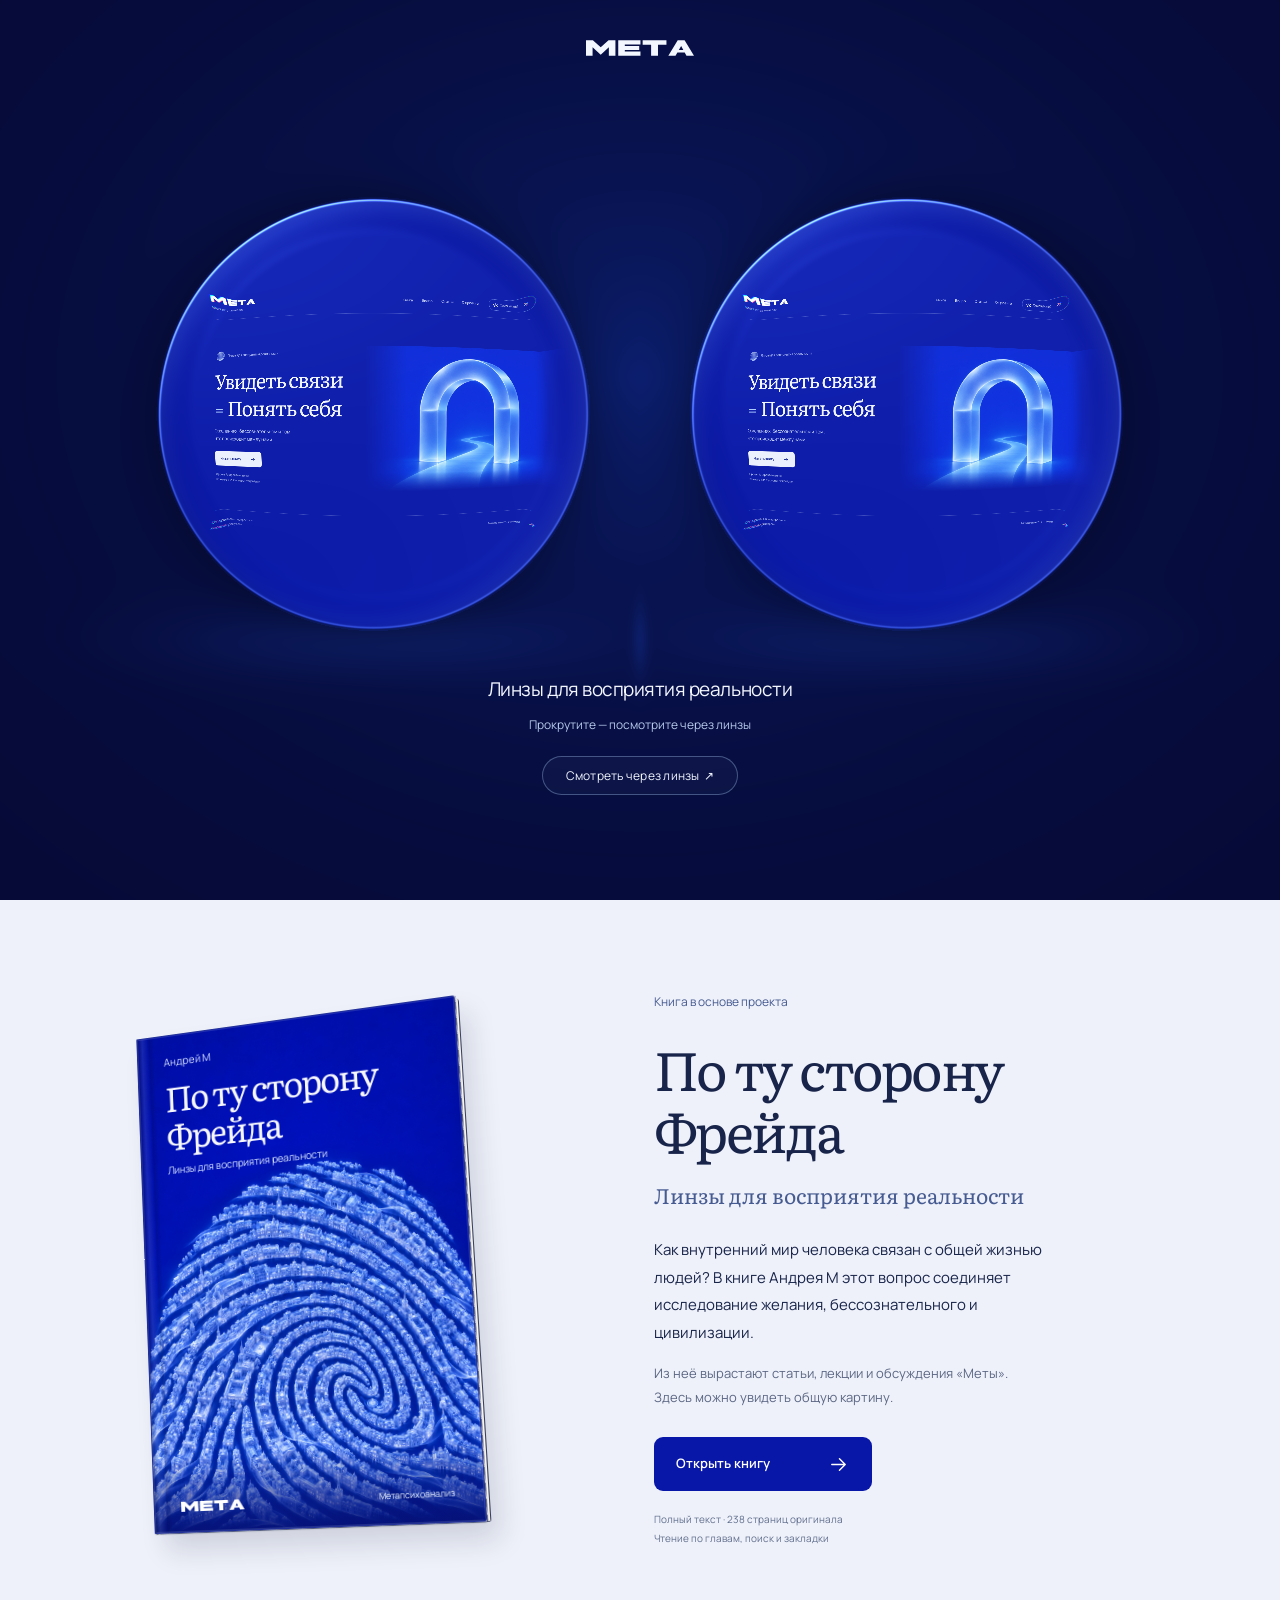
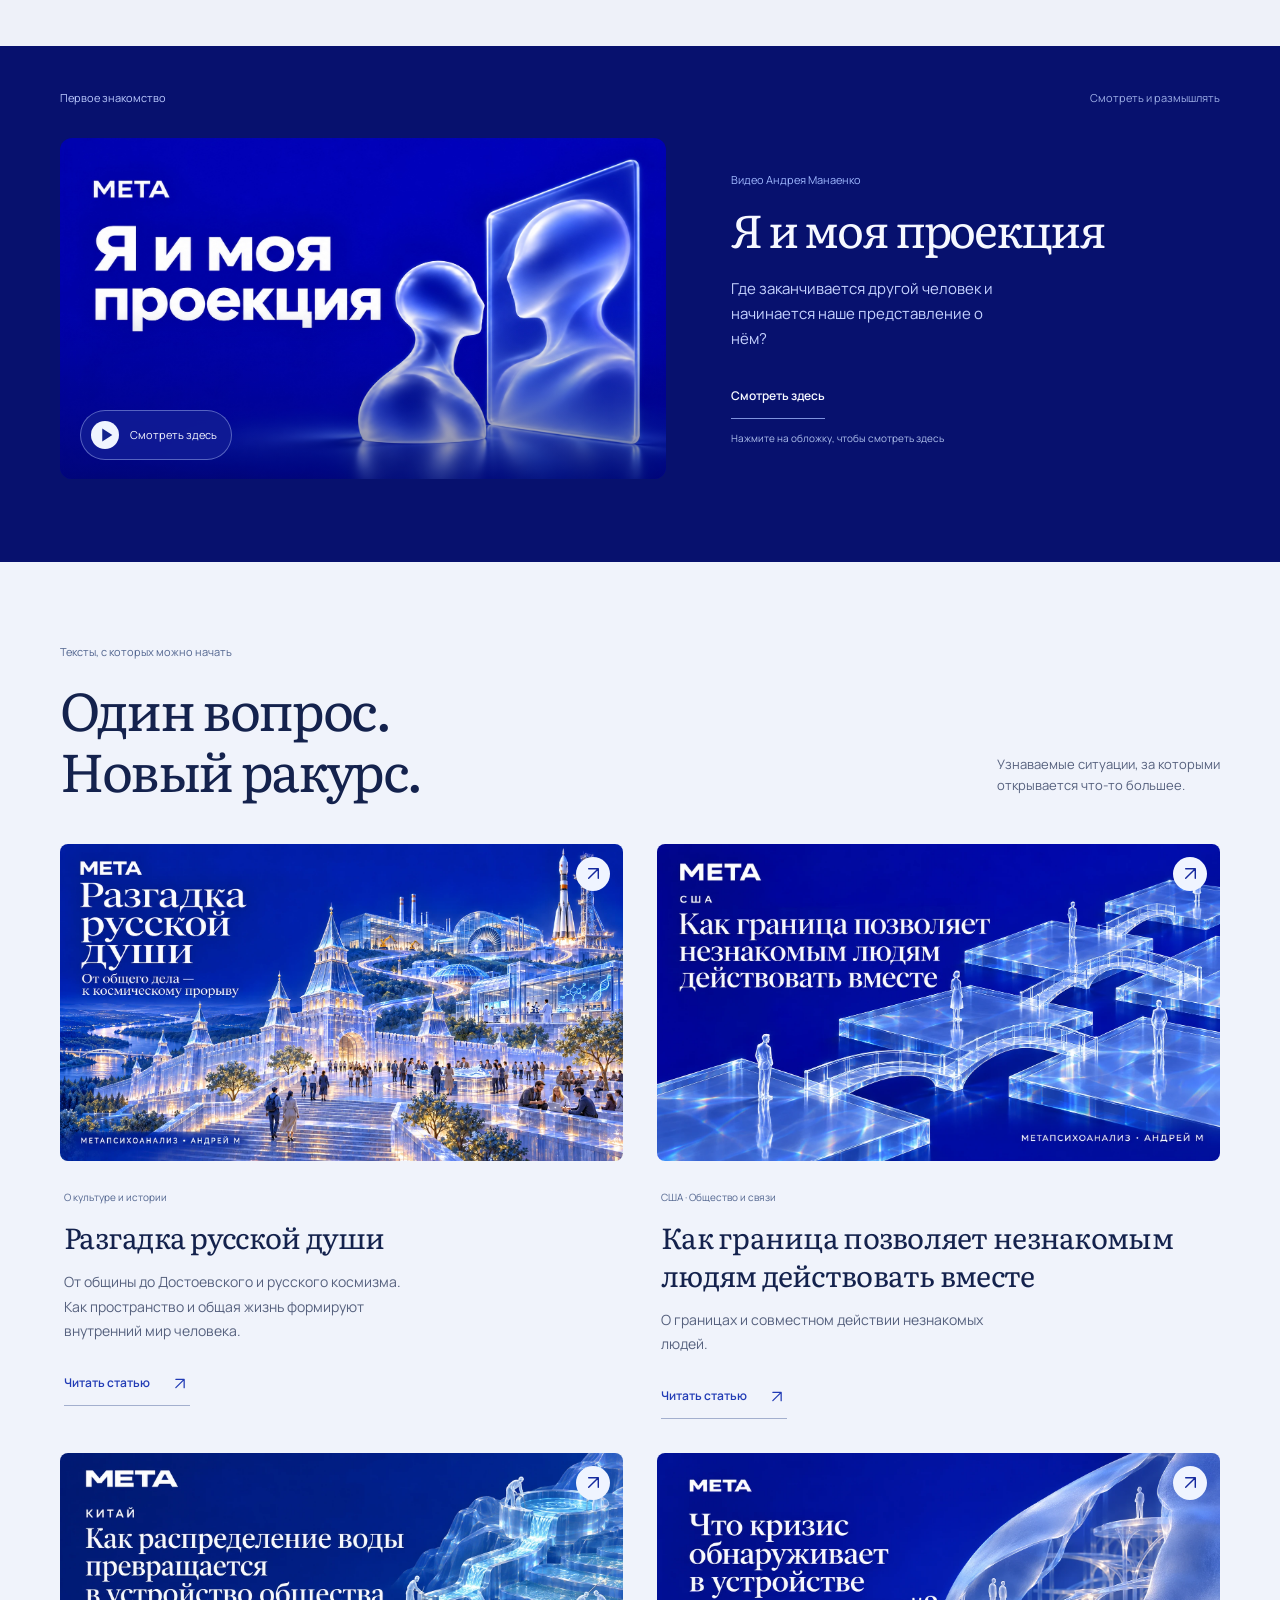
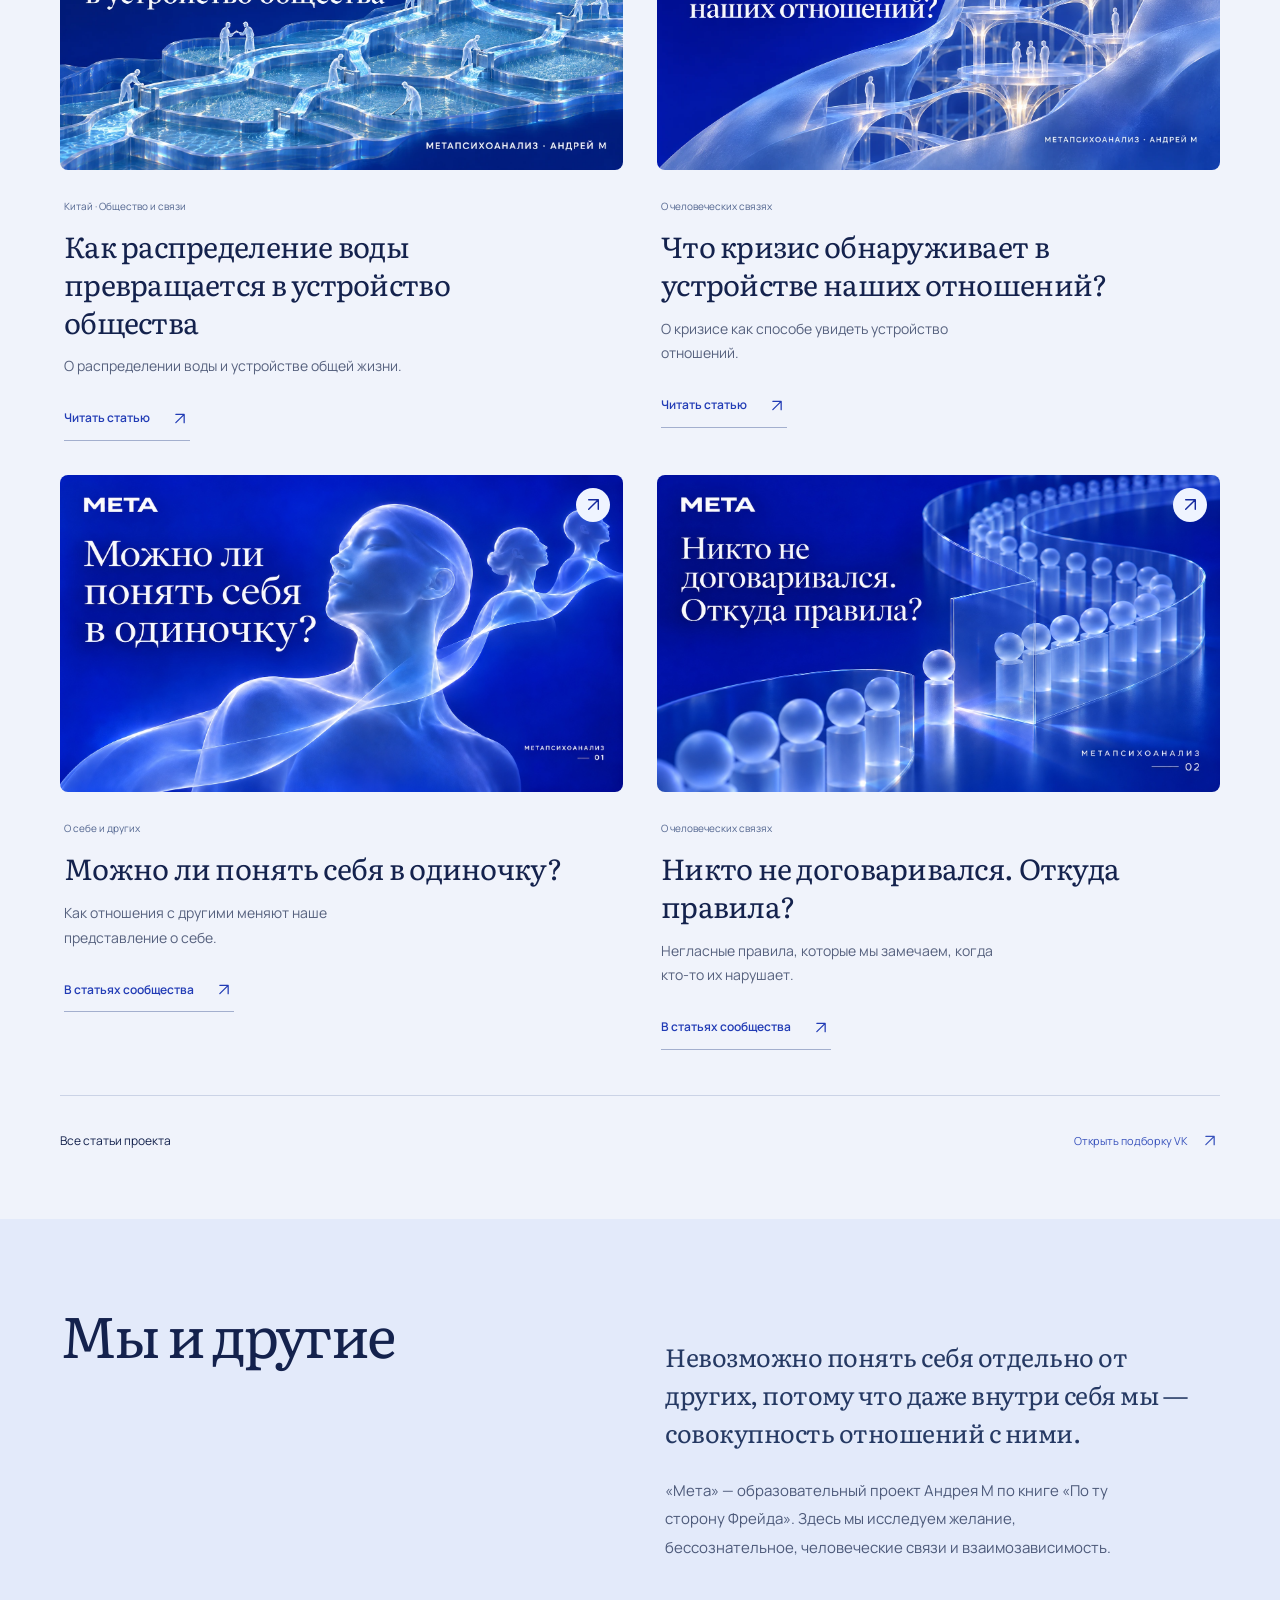
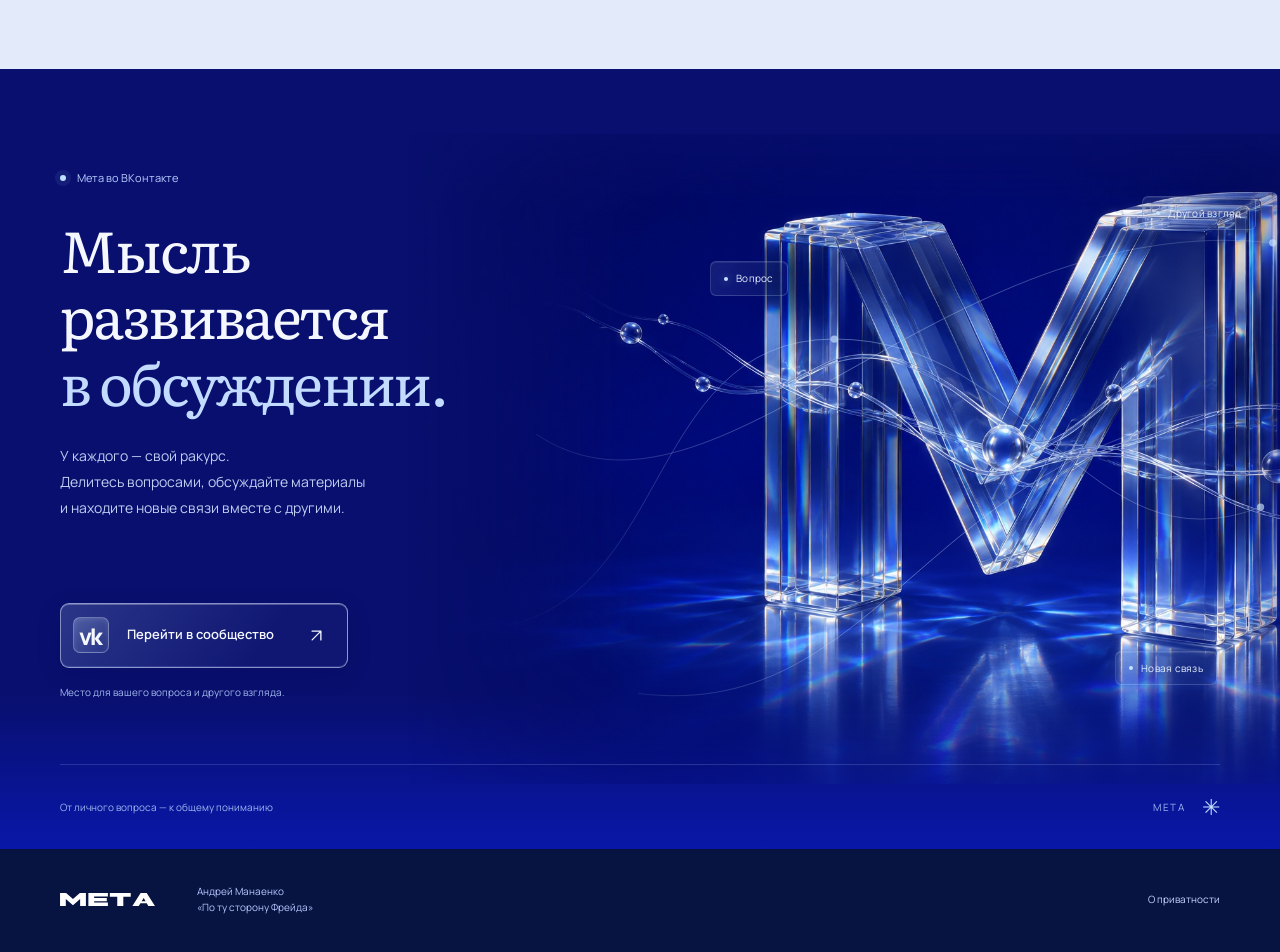
==== commit bdaaf48d: "Restore strong lens refraction with softer glass reflections" ====
--- a/miniapp/index.html
+++ b/miniapp/index.html
@@ -39,7 +39,7 @@
         });
       })();
     </script>
-    <script type="module" crossorigin src="./assets/index-DB-2HggE.js"></script>
+    <script type="module" crossorigin src="./assets/index-B5p_3o1X.js"></script>
     <link rel="stylesheet" crossorigin href="./assets/index-p1BBSatr.css">
   </head>
   <body>
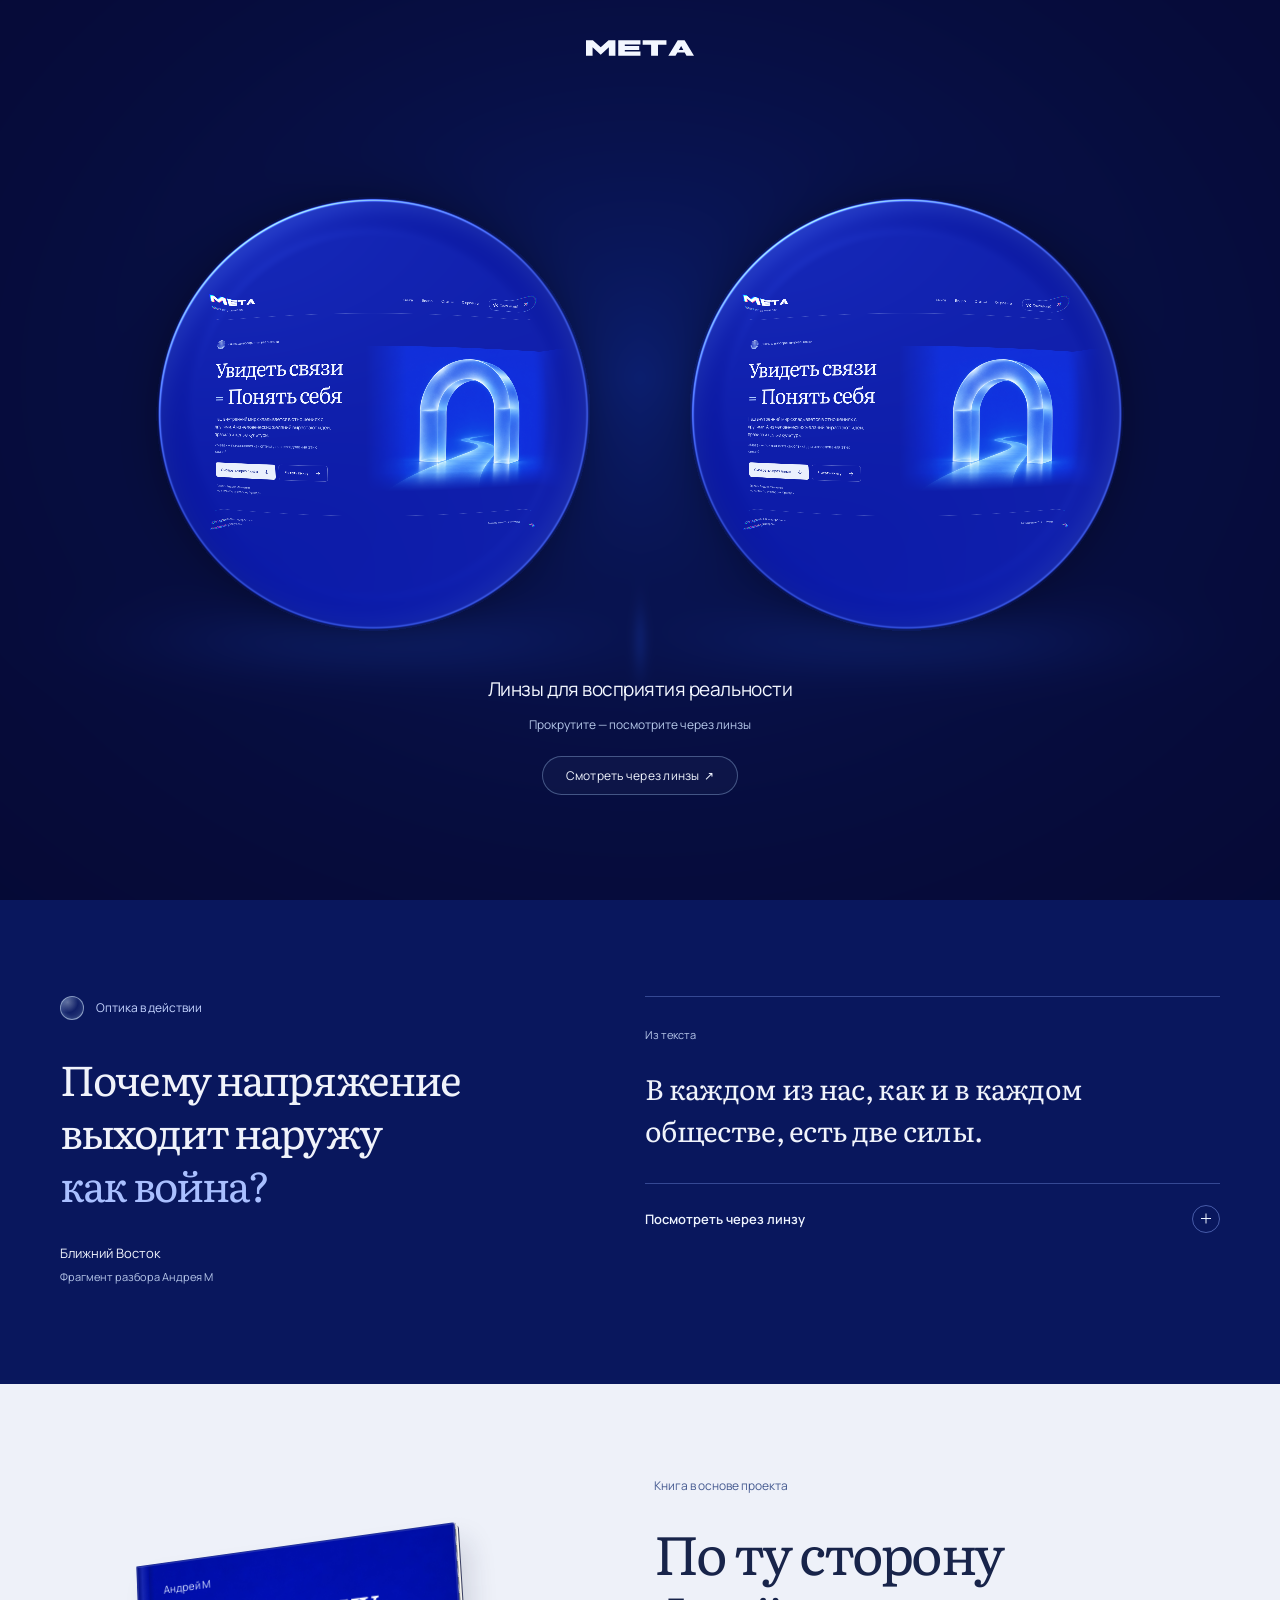
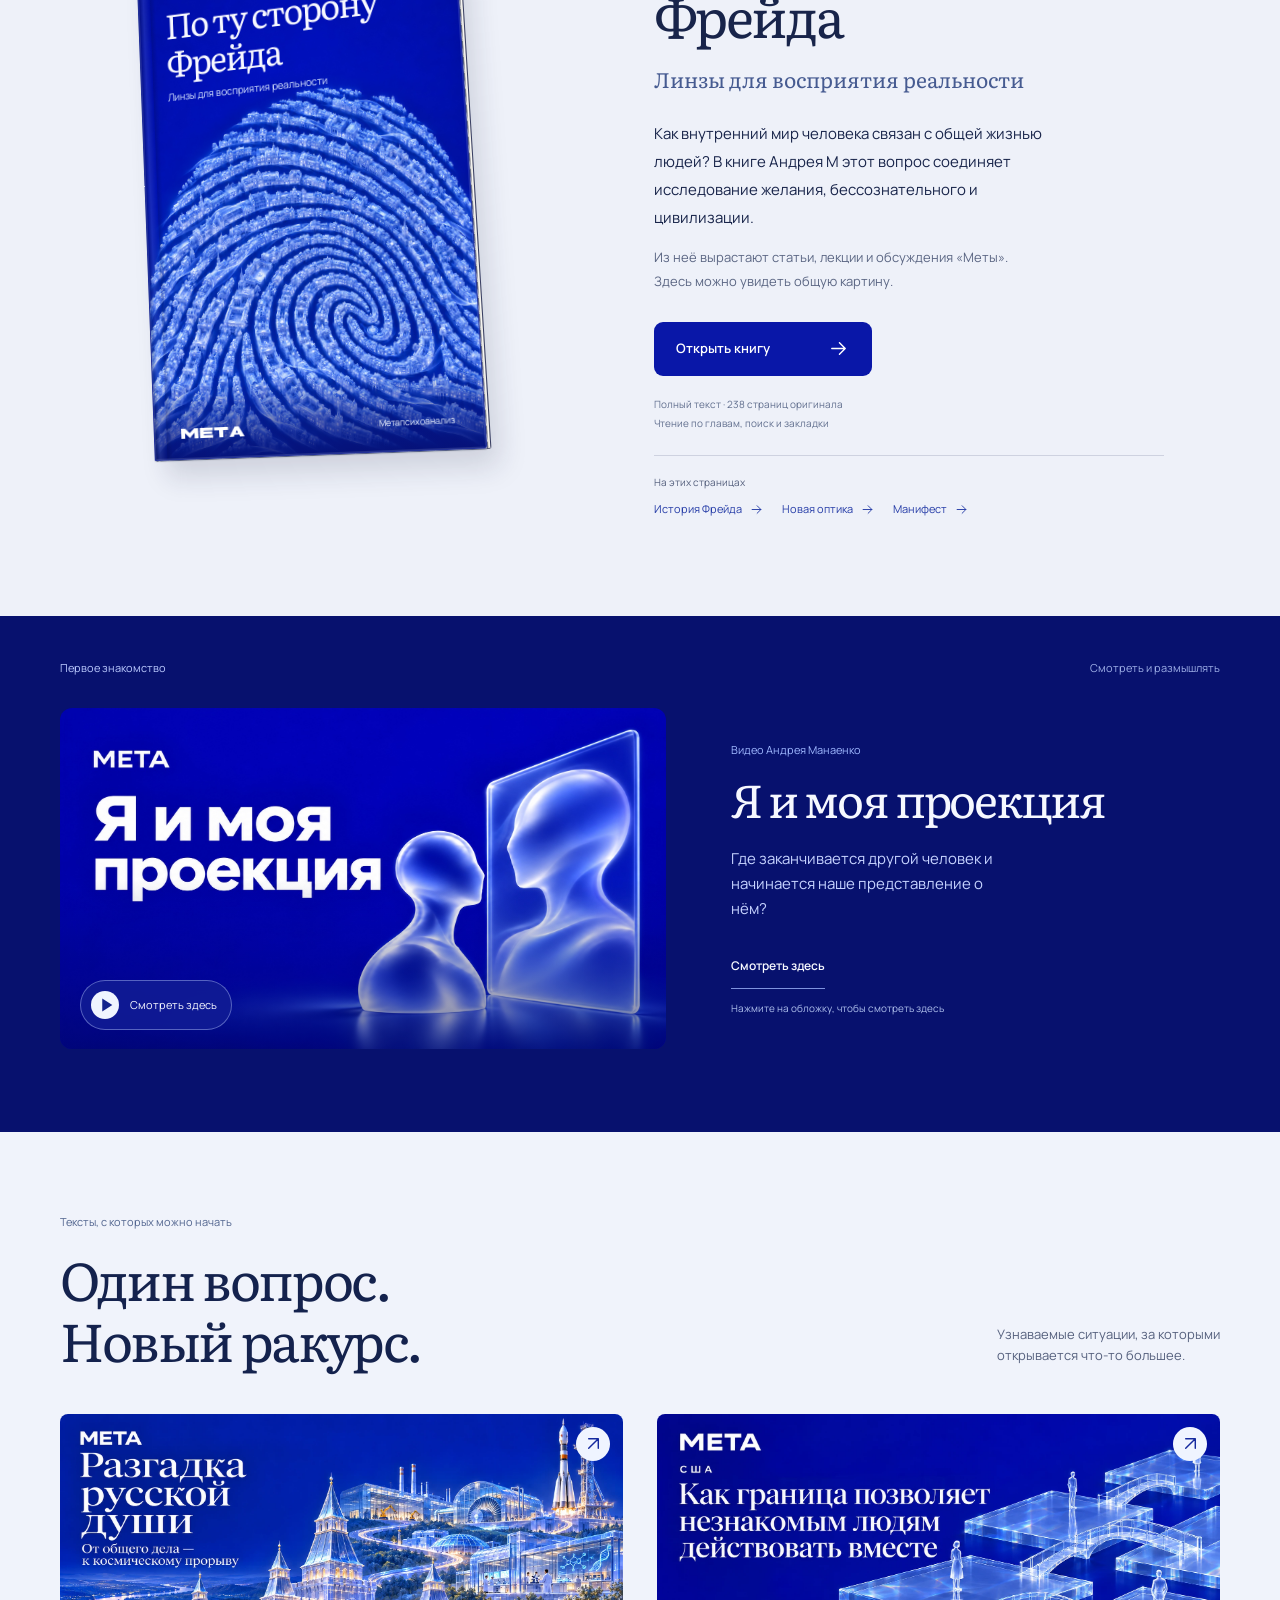
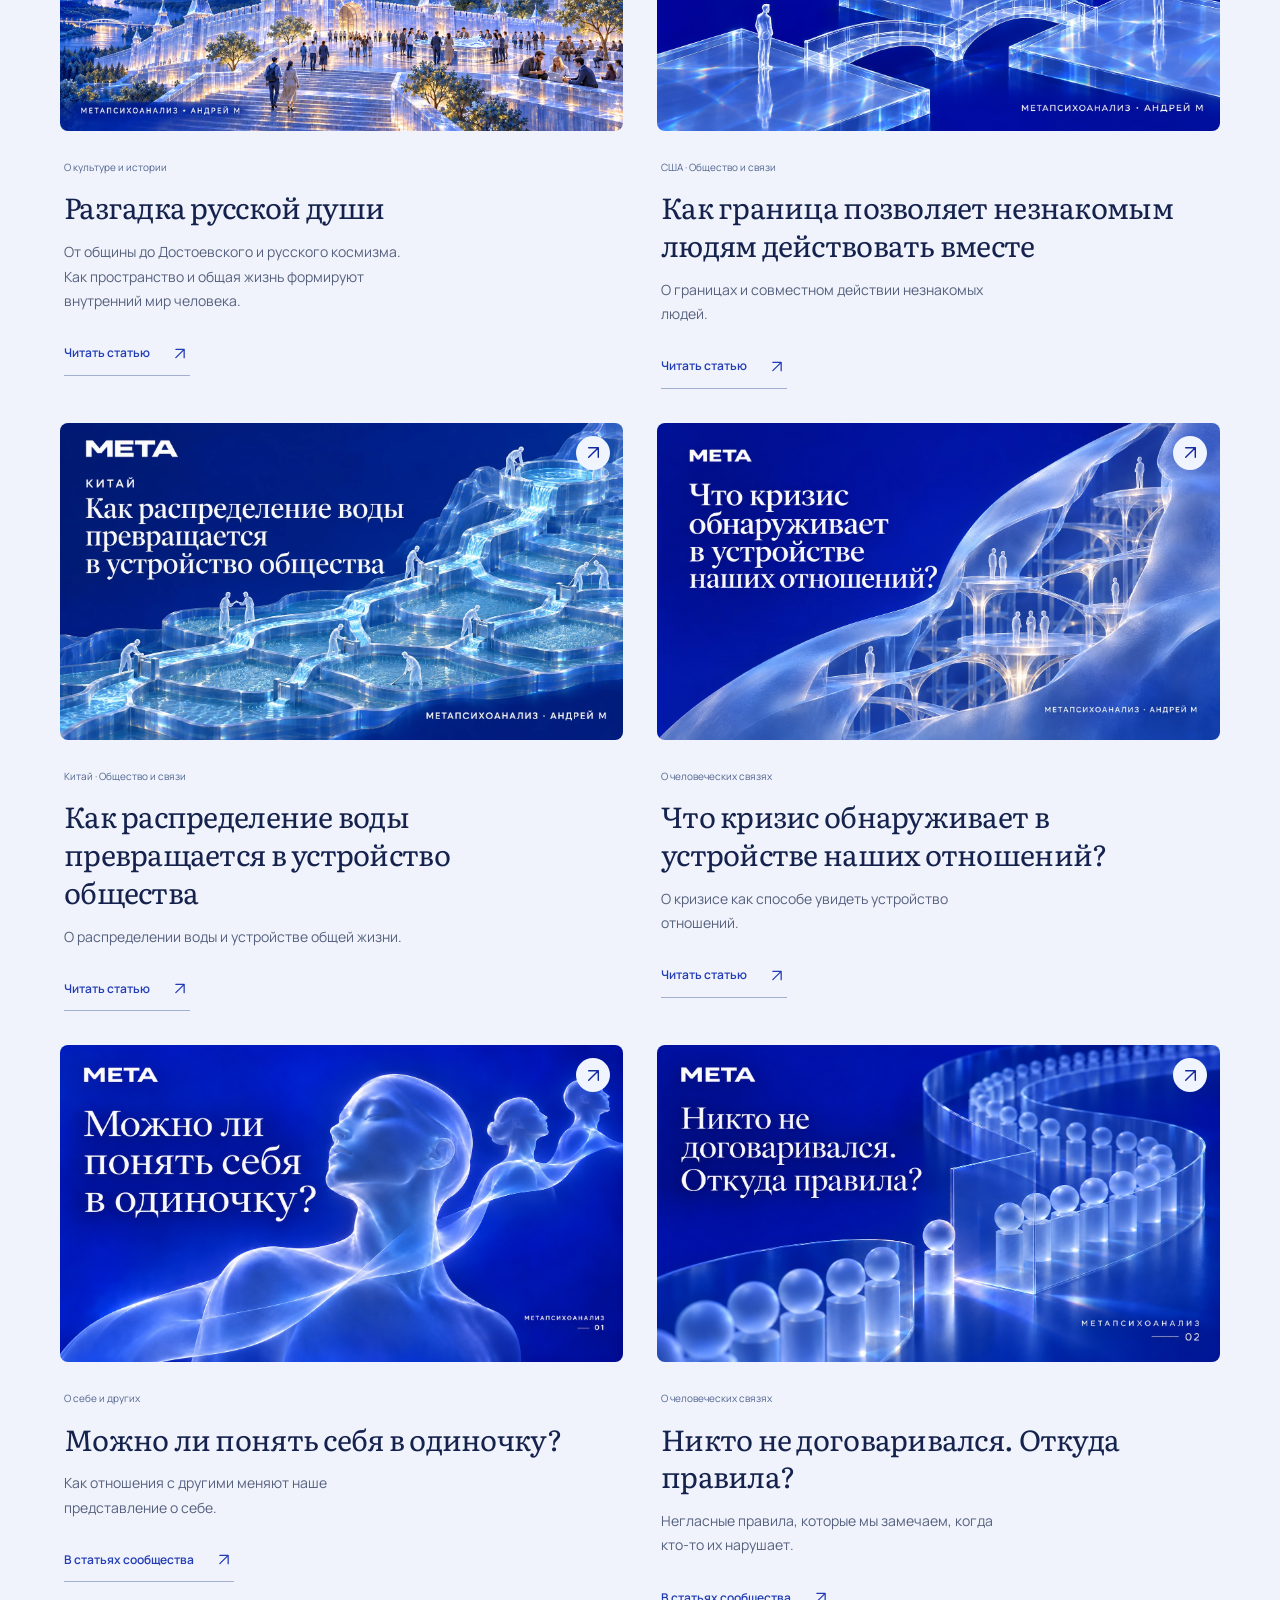
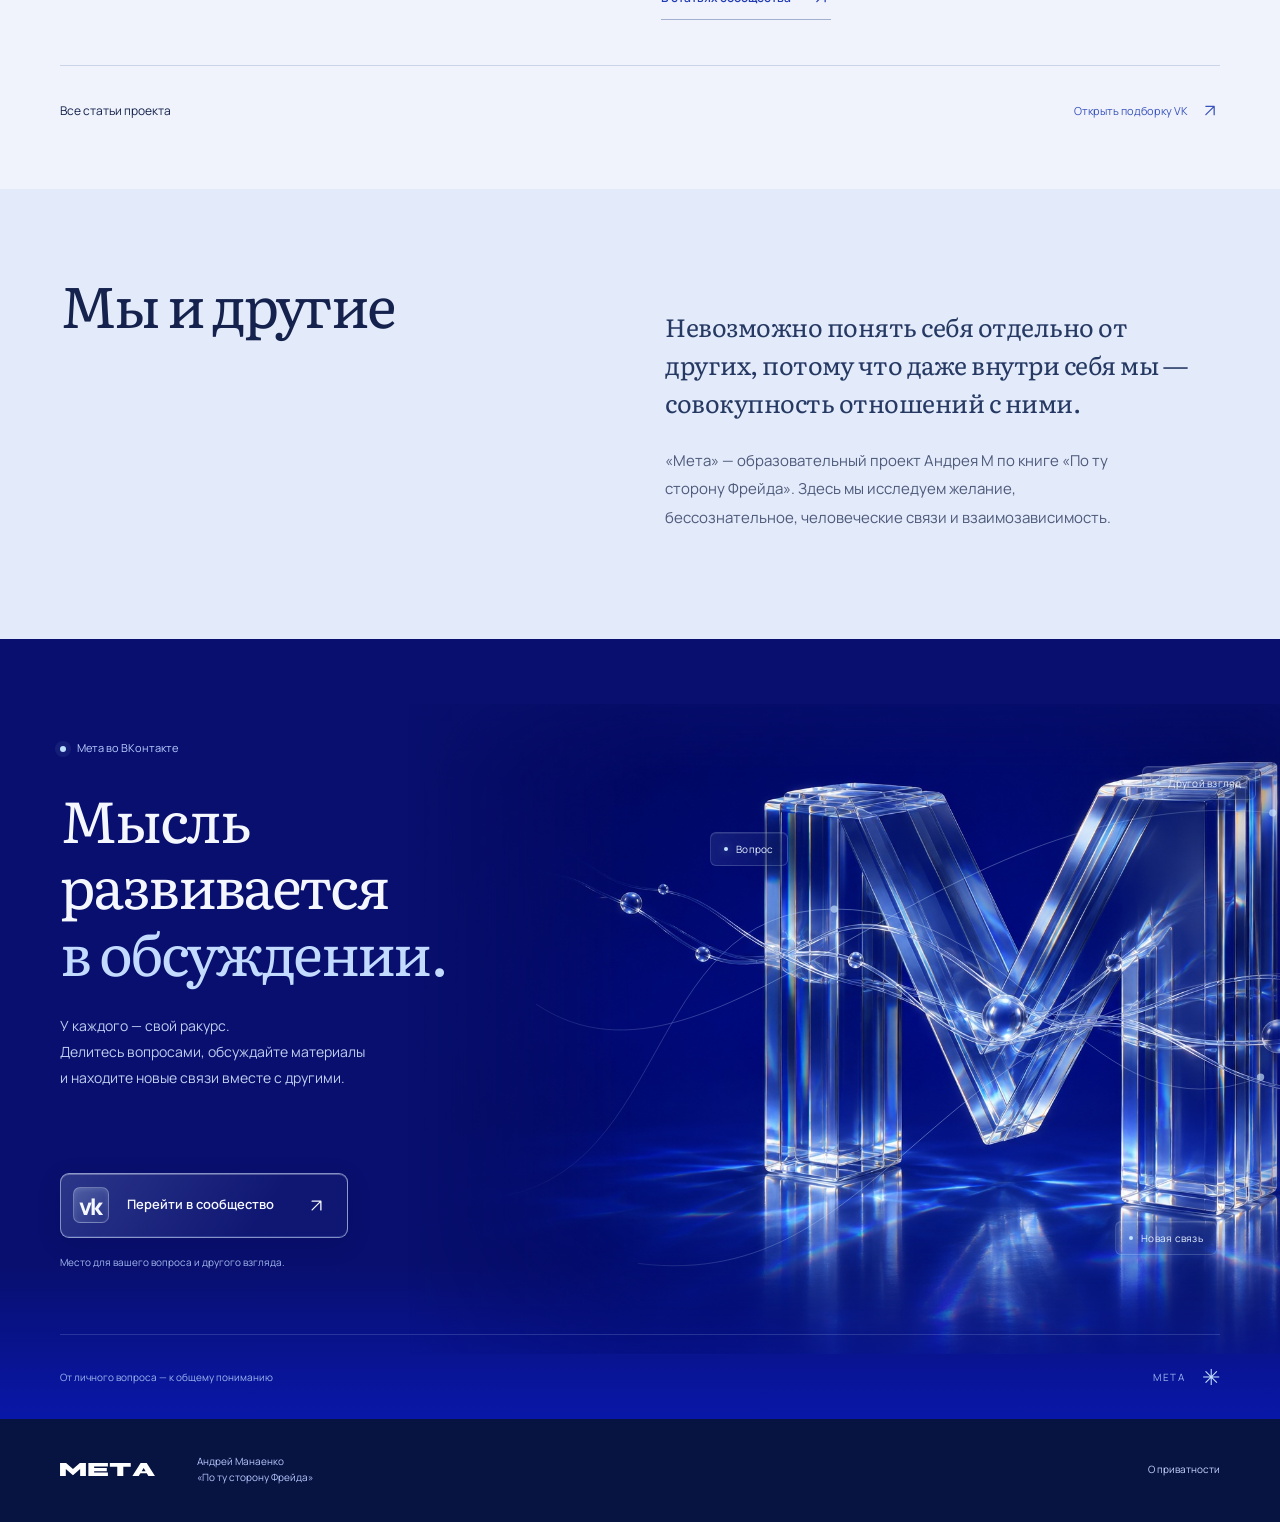
==== commit e8f4c5d9: "Add on-site lens reading and book introduction excerpts" ====
--- a/miniapp/index.html
+++ b/miniapp/index.html
@@ -39,8 +39,8 @@
         });
       })();
     </script>
-    <script type="module" crossorigin src="./assets/index-B5p_3o1X.js"></script>
-    <link rel="stylesheet" crossorigin href="./assets/index-p1BBSatr.css">
+    <script type="module" crossorigin src="./assets/index-C-mcLQRm.js"></script>
+    <link rel="stylesheet" crossorigin href="./assets/index-cf37MB7x.css">
   </head>
   <body>
     <div id="boot-screen" aria-label="Загрузка Мета">
--- a/miniapp/assets/index-cf37MB7x.css
+++ b/miniapp/assets/index-cf37MB7x.css
@@ -0,0 +1 @@
+@font-face{font-family:Literata;font-style:normal;font-display:swap;font-weight:400;src:url(./literata-cyrillic-400-normal-CNCMA2GQ.woff2)format("woff2"),url(./literata-cyrillic-400-normal-BZoHpSD9.woff)format("woff")}@font-face{font-family:Literata;font-style:normal;font-display:swap;font-weight:400;src:url(./literata-latin-400-normal-CLtNJ872.woff2)format("woff2"),url(./literata-latin-400-normal-CUhpYSl8.woff)format("woff")}@font-face{font-family:Manrope;font-style:normal;font-display:swap;font-weight:400;src:url(./manrope-cyrillic-400-normal-BMzJvInZ.woff2)format("woff2"),url(./manrope-cyrillic-400-normal-Dvx59UGC.woff)format("woff")}@font-face{font-family:Manrope;font-style:normal;font-display:swap;font-weight:400;src:url(./manrope-latin-400-normal-PaqtzbVb.woff2)format("woff2"),url(./manrope-latin-400-normal-8tf8FM3T.woff)format("woff")}@font-face{font-family:Manrope;font-style:normal;font-display:swap;font-weight:600;src:url(./manrope-cyrillic-600-normal-DvRl3Mj-.woff2)format("woff2"),url(./manrope-cyrillic-600-normal-It4mZcQk.woff)format("woff")}@font-face{font-family:Manrope;font-style:normal;font-display:swap;font-weight:600;src:url(./manrope-latin-600-normal-4f0koTD-.woff2)format("woff2"),url(./manrope-latin-600-normal-BqgrALkZ.woff)format("woff")}@font-face{font-family:Manrope;font-style:normal;font-display:swap;font-weight:800;src:url(./manrope-cyrillic-800-normal-AvdZ5mAV.woff2)format("woff2"),url(./manrope-cyrillic-800-normal-BuEMjQU-.woff)format("woff")}@font-face{font-family:Manrope;font-style:normal;font-display:swap;font-weight:800;src:url(./manrope-latin-800-normal-BfWYOv1c.woff2)format("woff2"),url(./manrope-latin-800-normal-uHUdIJgA.woff)format("woff")}:where(button.internal-navigation){appearance:none;text-align:inherit;font:inherit;color:inherit;cursor:pointer;background:0 0;border:0;padding:0}:root{color:#f6f8ff;font-synthesis:none;--blue:#0917a8;--cobalt:#1748ed;--navy:#07116e;--paper:#f0f3fb;--ink:#14224d;--muted:#56617e;--ice:#bacbff;--line:#dee8ff3d;--serif:Literata,Georgia,serif;--safe-top:max(env(safe-area-inset-top,0px),var(--vk-inset-top,0px));--safe-bottom:max(env(safe-area-inset-bottom,0px),var(--vk-inset-bottom,0px));--safe-left:max(env(safe-area-inset-left,0px),var(--vk-inset-left,0px));--safe-right:max(env(safe-area-inset-right,0px),var(--vk-inset-right,0px));--lightningcss-light: ;--lightningcss-dark:initial;color-scheme:dark;background:#0917a8;font-family:Manrope,Arial,sans-serif}*{box-sizing:border-box}html{scroll-behavior:smooth;scroll-padding-top:108px}body{min-width:280px;padding:var(--safe-top) var(--safe-right) 0 var(--safe-left);margin:0;font-size:15px;line-height:1.65}h1,h2,h3,p{margin:0}h1,h2,h3{font-family:var(--serif);font-weight:400}h1,h2{letter-spacing:-.045em}h3{letter-spacing:-.025em}a{color:inherit;text-decoration:none}button{font:inherit;cursor:pointer}button,a{-webkit-tap-highlight-color:transparent}button{color:inherit}img{max-width:100%;height:auto;display:block}button,summary,a{touch-action:manipulation}a:focus-visible,button:focus-visible,summary:focus-visible{outline-offset:6px;outline:3px solid #73adff}section:focus{outline:none}svg{flex-shrink:0}.icon{width:23px;height:23px}.wrap{width:min(1160px,100% - 96px);margin-inline:auto}.skip-link{z-index:20;color:var(--blue);background:#fff;padding:12px 20px;position:fixed;top:8px;left:16px;transform:translateY(-200%)}.skip-link:focus{transform:none}.header{z-index:5;background:var(--blue);position:relative}.header-inner{border-bottom:1px solid var(--line);align-items:center;gap:40px;height:101px;display:flex}.brand{flex-direction:column;flex-shrink:0;gap:9px;display:flex}.brand img{filter:brightness(0)invert();width:147px}.brand>span{letter-spacing:.085em;color:#d6dfff;font-size:10px}.desktop-nav{gap:32px;margin-left:auto;font-size:13px;display:flex}.desktop-nav :is(a,button){color:#e1e7ff;padding-block:12px}.desktop-nav :is(a,button):hover{color:#fff;text-underline-offset:7px;text-decoration:underline}.header-community{border:1px solid #6479de;border-radius:30px;align-items:center;gap:10px;min-height:44px;padding:9px 15px;font-size:12px;display:flex}.header-community .icon{width:17px}.vk-label{letter-spacing:-.08em;font-size:19px;font-weight:600;line-height:1}.header-community:hover{background:#2340c2}.hero{background:var(--blue);position:relative;overflow:hidden}.hero-inner{align-items:center;min-height:631px;display:flex;position:relative}.hero-copy{z-index:2;pointer-events:none;padding:62px 0 50px;position:relative}.hero-copy :is(a,button){pointer-events:auto}.intro-label{color:#dce6ff;align-items:center;gap:9px;margin-bottom:28px;font-size:12px;display:flex}.lens-icon{width:40px;height:40px;overflow:visible}.hero h1 .hero-equation{align-items:baseline;gap:.18em;display:flex}.hero h1 .equation-sign{color:#aecbff;letter-spacing:0;font-family:Manrope,Arial,sans-serif;font-size:.74em;font-weight:400}.hero h1{letter-spacing:-.055em;font-size:clamp(52px,5.8vw,76px);line-height:1.18}.hero h1 span{display:block}.hero-lead{color:#d8e2ff;max-width:40ch;margin-top:27px;font-size:17px;line-height:1.65}.button{border:0;border-radius:9px;justify-content:space-between;align-items:center;gap:35px;min-height:54px;padding:15px 22px;font-size:13px;font-weight:600;transition:transform .16s ease-out,background-color .16s ease-out;display:inline-flex}.button:hover{transform:translateY(-2px)}.button:active{transform:translateY(0)}.button-light{color:#13238d;background:#f1f5ff}.button-light:hover{background:#fff}.hero .button{margin-top:31px}.hero-caption{color:#c3cff6;margin-top:24px;font-size:11px;line-height:1.65}.hero-art{pointer-events:none;align-items:center;width:730px;display:flex;position:absolute;top:28px;bottom:0;right:-125px;-webkit-mask-image:linear-gradient(90deg,#0000 0%,#000 19% 90%,#0000 100%);mask-image:linear-gradient(90deg,#0000 0%,#000 19% 90%,#0000 100%)}.hero-art img{width:100%;-webkit-mask-image:linear-gradient(#0000 0%,#000 12% 87%,#0000 100%);mask-image:linear-gradient(#0000 0%,#000 12% 87%,#0000 100%)}.hero-art{mix-blend-mode:screen}.hero-bottom{border-top:1px solid var(--line);color:#d0dcff;justify-content:space-between;align-items:center;padding:22px 0 29px;font-size:11px;display:flex}.hero-bottom :is(a,button){align-items:center;gap:18px;min-height:44px;display:flex}.hero-bottom :is(a,button):hover{color:#fff}.hero-bottom .icon{width:20px}.video-section{background:var(--navy);padding:43px 0 83px}.section-kicker{color:#bccbff;justify-content:space-between;margin-bottom:31px;font-size:11px;display:flex}.section-kicker span:last-child{color:#9eafe7}.video-layout{grid-template-columns:1.24fr 1fr;align-items:center;gap:65px;display:grid}.video-poster{isolation:isolate;outline-offset:5px;aspect-ratio:1672/941;border-radius:12px;display:block;position:relative;overflow:hidden}.video-poster>img{object-fit:cover;width:100%;height:100%}.video-poster:after{content:"";pointer-events:none;z-index:0;background:linear-gradient(#0000,#00084c8c);position:absolute;inset:50% 0 0}.play-control{z-index:1;-webkit-backdrop-filter:blur(14px);backdrop-filter:blur(14px);background:#111d95d9;border:1px solid #bacbff6b;border-radius:28px;align-items:center;gap:11px;padding:10px 14px 10px 10px;font-size:11px;transition:background-color .18s;display:flex;position:absolute;bottom:19px;left:20px}.play-control>.icon:first-child{color:#13238d;background:#eff4ff;border-radius:50%;width:28px;height:28px;padding:3px}.play-control>.icon:last-child{width:16px}.video-poster:hover .play-control{background:#1a36d9}.video-copy h2{max-width:9em;margin:13px 0 22px;font-size:46px;line-height:1.18}.video-copy>p:not(.content-type){color:#c6d3ff;max-width:30ch;font-size:15px}.content-type{font-size:11px;line-height:1.5}.video-copy .content-type{color:#9fb8ff}.text-link{border-bottom:1px solid #a3afce;align-items:center;gap:20px;min-height:44px;padding-block:6px;font-size:12px;font-weight:600;display:inline-flex}.text-link .icon{width:20px}.light-link{color:#f8faff;border-color:#7f93df;margin-top:23px}.text-link:hover{border-color:currentColor}.link-note{color:#aebfec;margin-top:11px;font-size:10px;display:block}.video-frame{aspect-ratio:1672/941;background:#020731;border:0;border-radius:12px;width:100%}.articles-section{background:var(--paper);color:var(--ink);--lightningcss-light:initial;--lightningcss-dark: ;color-scheme:light;padding:82px 0 56px}.section-heading{justify-content:space-between;align-items:end;gap:40px;margin-bottom:43px;display:flex}.section-heading .content-type{color:#52658f;margin-bottom:17px}.section-heading h2{font-size:53px;line-height:1.16}.section-heading>p{color:var(--muted);padding-bottom:4px;font-size:13px}.articles-grid{grid-template-columns:1fr 1fr;gap:34px;display:grid}.article-card{min-width:0}.article-image{isolation:isolate;border-radius:8px;display:block;position:relative}.article-image img{aspect-ratio:1672/941;object-fit:cover;border-radius:8px}.image-link-icon{color:#152a9f;background:#eff4ff;border-radius:50%;justify-content:center;align-items:center;width:34px;height:34px;transition:transform .18s;display:flex;position:absolute;top:13px;right:13px}.article-image:hover .image-link-icon{transform:translate(2px,-2px)}.article-body{padding:23px 4px 0}.article-topic{color:#52658f;font-size:10px}.article-body h3{max-width:18em;margin:10px 0 14px;font-size:29px;line-height:1.3}.article-body>p{color:var(--muted);max-width:39ch;font-size:14px;line-height:1.75}.article-body .text-link{color:#213bb5;margin-top:18px}.all-articles{border-top:1px solid #cbd3e6;justify-content:space-between;align-items:center;gap:20px;min-height:68px;margin-top:45px;padding-top:23px;font-size:12px;display:flex}.all-articles>span:last-child{color:#3852bc;align-items:center;gap:12px;font-size:11px;display:flex}.all-articles .icon{width:20px}.all-articles:hover{color:#2144dd}.about-section{color:var(--ink);--lightningcss-light:initial;--lightningcss-dark: ;color-scheme:light;background:#e3eafa;padding:82px 0 89px}.about-layout{grid-template-columns:1fr 1.12fr;gap:110px;display:grid}.about-title .content-type{color:#52658f;margin-bottom:22px}.about-title h2{font-size:57px;line-height:1.16}.about-signature{color:#52658f;margin-top:29px;font-size:10px;display:block}.about-copy{padding-top:37px}.about-copy p{color:#4d5a7a;max-width:53ch;margin-bottom:18px;font-size:15px;line-height:1.9}.about-copy .large-copy{font-family:var(--serif);letter-spacing:-.02em;color:#253963;margin-bottom:25px;font-size:25px;line-height:1.52}.approach{border-top:1px solid #bfcbe4;margin-top:27px}.approach summary{cursor:pointer;color:#314572;justify-content:space-between;align-items:center;gap:16px;min-height:62px;font-size:11px;list-style:none;display:flex}.approach summary::-webkit-details-marker{display:none}.approach summary .icon{width:18px;transition:transform .18s}.approach[open] summary .icon{transform:rotate(180deg)}.approach>div p{margin:1px 0 0;font-size:12px;line-height:1.85}.footer{border-top:1px solid var(--line);color:#b6c7ff;align-items:center;gap:42px;padding:27px 0 31px;font-size:10px;display:flex}.footer-brand img{filter:brightness(0)invert();width:95px}.privacy-button{color:#c7d4ff;background:0 0;border:0;min-height:44px;margin-left:auto;padding:12px 0;font-size:10px}.privacy-button:hover{text-underline-offset:4px;text-decoration:underline}.mobile-nav{display:none}dialog{width:min(520px,100% - 32px);max-height:calc(100dvh - 60px);color:var(--ink);--lightningcss-light:initial;--lightningcss-dark: ;color-scheme:light;background:#f0f3fb;border:1px solid #d2dbee;border-radius:16px;padding:28px;box-shadow:0 20px 100px #0006}dialog::backdrop{-webkit-backdrop-filter:blur(5px);backdrop-filter:blur(5px);background:#020940b8}.dialog-top{color:#5f6c8c;justify-content:space-between;align-items:center;font-size:12px;display:flex}.close-button{width:44px;height:44px;color:var(--ink);background:0 0;border:0;place-items:center;display:grid}dialog h2{margin:14px 0 22px;font-size:30px}dialog p{color:#52607d;margin:0 0 17px;font-size:13px}dialog .button{margin-top:5px}.button-blue{background:var(--blue);color:#fff}.hero{min-height:calc(100svh - 101px - var(--safe-top));flex-direction:column;display:flex}.hero-inner{flex:1}.hero-bottom{flex-shrink:0}@media (max-width:760px){.hero{min-height:calc(100svh - 85px - var(--safe-top))}}.hero-art-entry{flex-shrink:0;justify-content:center;width:100%;display:flex}.hero-line{margin-block:-.12em;padding-block:.12em;overflow:clip}@media (min-width:1500px){.hero-inner{min-height:670px}.hero-art{width:780px;right:-145px}}@media (max-width:1100px){.wrap{width:calc(100% - 64px)}.header-inner{gap:26px}.desktop-nav{gap:22px}.hero-art{opacity:.92;width:680px;right:-160px}.hero h1{font-size:62px}.hero-lead{font-size:16px}.video-layout{gap:36px}.video-copy h2{font-size:38px}.section-heading h2{font-size:47px}.article-body h3{font-size:26px}.about-layout{gap:65px}}@media (max-width:760px){html{scroll-padding-top:24px}.wrap{width:calc(100% - 40px)}body{padding-bottom:calc(76px + var(--safe-bottom))}.header-inner{justify-content:space-between;gap:20px;height:85px}.brand img{width:130px}.brand>span{letter-spacing:.06em;font-size:9px}.desktop-nav{display:none}.header-community{gap:8px;padding:9px 12px;font-size:10px}.header-community .vk-label{font-size:17px}.header-community>.icon{width:15px}.hero-inner{flex-direction:column;align-items:stretch;min-height:0;display:flex}.hero-copy{pointer-events:auto;padding:35px 0 0}.intro-label{gap:8px;margin-bottom:23px;font-size:10px}.lens-icon{width:32px;height:32px}.hero h1{letter-spacing:-.053em;font-size:clamp(32px,8.75vw,62px);line-height:1.2}.hero-lead{max-width:36ch;margin-top:21px;font-size:14px;line-height:1.7}.hero .button{margin-top:23px}.button{gap:36px;min-height:52px;padding:13px 18px;font-size:12px}.hero-caption{margin-top:18px;font-size:10px}.hero-art{opacity:1;justify-content:center;width:calc(100% + 40px);height:292px;margin:0 -20px;position:relative;inset:auto;overflow:hidden;-webkit-mask-image:linear-gradient(#0000,#000 15% 85%,#0000);mask-image:linear-gradient(#0000,#000 15% 85%,#0000)}.hero-art img{flex-shrink:0;width:100%;max-width:480px;-webkit-mask-image:linear-gradient(90deg,#0000,#000 13% 85%,#0000);mask-image:linear-gradient(90deg,#0000,#000 13% 85%,#0000)}.hero-bottom{gap:15px;padding:17px 0 22px;font-size:10px}.hero-bottom :is(a,button){gap:7px;font-size:10px}.hero-bottom .icon{width:18px}.video-section{padding:29px 0 45px}.section-kicker{margin-bottom:22px;font-size:10px}.section-kicker span:last-child{font-size:9px}.video-layout{grid-template-columns:1fr;gap:24px}.video-poster{border-radius:9px}.play-control{gap:9px;padding:8px 11px 8px 8px;font-size:10px;bottom:12px;left:12px}.play-control>.icon:first-child{width:24px;height:24px}.video-copy .content-type{font-size:10px}.video-copy h2{max-width:none;margin:10px 0 16px;font-size:36px}.video-copy>p:not(.content-type){max-width:36ch;font-size:14px}.light-link{margin-top:15px}.link-note{font-size:10px}.articles-section{padding:43px 0 30px}.section-heading{margin-bottom:27px;display:block}.section-heading h2{font-size:39px}.section-heading .content-type{margin-bottom:16px;font-size:10px}.section-heading>p{margin-top:20px;font-size:12px}.articles-grid{grid-template-columns:1fr;gap:34px}.article-body{padding:18px 1px 0}.article-body h3{max-width:19em;margin:9px 0 11px;font-size:27px;line-height:1.32}.article-body>p{max-width:42ch;font-size:14px}.article-body .text-link{margin-top:10px}.text-link{font-size:11px}.all-articles{gap:12px;margin-top:30px;padding-top:17px;font-size:11px}.all-articles>span:last-child{gap:6px;font-size:10px}.about-section{padding:42px 0 44px}.about-layout{grid-template-columns:1fr;gap:27px}.about-title h2{font-size:44px;line-height:1.2}.about-title .content-type{margin-bottom:17px;font-size:10px}.about-signature{margin-top:20px;font-size:9px}.about-copy{padding:0}.about-copy .large-copy{max-width:25ch;margin-bottom:21px;font-size:24px}.about-copy p{max-width:50ch;font-size:14px}.approach{margin-top:22px}.approach summary{min-height:58px;font-size:11px}.footer{flex-wrap:wrap;gap:20px;padding:24px 0;font-size:9px}.footer-brand img{width:82px}.privacy-button{margin-left:0;font-size:10px}.mobile-nav{z-index:10;color:#667295;-webkit-backdrop-filter:blur(18px);backdrop-filter:blur(18px);padding:8px max(9px,var(--safe-right)) calc(8px + var(--safe-bottom)) max(9px,var(--safe-left));background:#f0f4fff5;border-top:1px solid #ccd6ed;grid-template-columns:repeat(5,1fr);display:grid;position:fixed;bottom:0;left:0;right:0;box-shadow:0 -5px 30px #07116e12}.mobile-nav :is(a,button){border-radius:9px;flex-direction:column;justify-content:center;align-items:center;gap:4px;min-height:49px;font-size:9px;line-height:1.3;display:flex}.mobile-nav .icon{width:21px;height:21px}.mobile-nav :is(a,button)[aria-current]{color:#1339cf;background:#dce6ff}.desktop-break{display:none}dialog{max-height:calc(100dvh - 100px - var(--safe-top) - var(--safe-bottom));padding:22px}}@media (max-width:359px){.wrap{width:calc(100% - 32px)}.header-community>span:not(.vk-label){display:none}.header-community{justify-content:center;min-width:60px}.hero h1{font-size:30px}.hero-art{height:253px}.hero-bottom,.hero-bottom :is(a,button){font-size:9px}.section-kicker span:last-child{display:none}.video-copy h2{font-size:31px}.section-heading h2{font-size:35px}.article-body h3{font-size:25px}.all-articles{align-items:start}.all-articles>span:last-child{text-align:right;max-width:140px}.footer{gap:18px}.privacy-button{text-align:left;flex-basis:100%;min-height:30px;padding:3px 0}}@media (min-width:761px) and (max-width:980px){.hero-art{width:550px;right:-145px}}@media (prefers-reduced-motion:reduce){html{scroll-behavior:auto}*,:before,:after{transition:none!important;animation:none!important}.button:hover{transform:none}}.book-entry-section{color:#18244a;--lightningcss-light:initial;--lightningcss-dark: ;color-scheme:light;background:#eef1f9;padding:92px 0 98px}.book-entry-inner{grid-template-columns:1fr 1.12fr;align-items:center;gap:88px;display:grid}.book-entry-art{justify-content:center;padding:12px 18px 16px 0;display:flex}.book-entry-copy{max-width:510px}.book-entry-label{color:#465b91;margin-bottom:25px;font-size:12px}.book-entry-copy h2{letter-spacing:-.045em;font-size:clamp(43px,4.2vw,60px);line-height:1.16}.book-entry-subtitle{font-family:var(--serif);color:#465b91;margin-top:18px;font-size:21px;line-height:1.45}.book-entry-description{max-width:47ch;margin-top:26px;font-size:15px;line-height:1.85}.book-entry-context{color:#5c6784;max-width:46ch;margin-top:14px;font-size:13px;line-height:1.85}.book-entry-copy .button{min-width:218px;margin-top:28px}.book-entry-note{color:#62708f;margin-top:19px;font-size:10px;line-height:1.9}@media (max-width:1100px){.book-entry-inner{grid-template-columns:1fr 1.1fr;gap:48px}.book-entry-section{padding:72px 0 78px}.book-entry-art .meta-book{max-width:310px}.book-entry-description{font-size:14px}.book-entry-subtitle{font-size:19px}}@media (max-width:760px){.book-entry-section{padding:49px 0 46px}.book-entry-inner{grid-template-columns:1fr;gap:39px}.book-entry-art{padding:3px 16px 7px}.book-entry-art .meta-book{max-width:252px}.book-entry-copy{width:100%;max-width:520px;margin:auto}.book-entry-label{margin-bottom:18px;font-size:10px}.book-entry-copy h2{font-size:40px;line-height:1.19}.book-entry-subtitle{margin-top:15px;font-size:17px}.book-entry-description{margin-top:22px;font-size:14px}.book-entry-context{margin-top:13px;font-size:12px}.book-entry-copy .button{min-width:215px;margin-top:24px}.book-entry-note{margin-top:16px;font-size:10px}}@media (max-width:359px){.book-entry-copy h2{font-size:34px}.book-entry-art .meta-book{max-width:226px}.book-entry-inner{gap:32px}.book-entry-subtitle{font-size:16px}}.articles-horizontal{box-sizing:border-box;align-items:center;height:100svh;padding:28px 0;display:flex;overflow:hidden}.articles-horizontal>.wrap{min-width:0}.articles-horizontal .section-heading{align-items:end;margin-bottom:22px}.articles-horizontal .section-heading h2{font-size:clamp(30px,4vw,52px);line-height:1.12}.articles-horizontal .section-heading h2 br{display:none}.articles-horizontal .section-heading .content-type{margin-bottom:10px}.articles-horizontal .articles-grid{gap:32px;display:flex;position:relative;overflow:visible}.articles-horizontal .article-card{flex:0 0 min(48vw,560px,56.85svh);min-width:0}.articles-horizontal .article-image img{object-fit:contain;background:0 0;width:100%;height:auto;max-height:none}.articles-horizontal .article-body{padding-top:14px}.articles-horizontal .article-body h3{margin:8px 0;font-size:clamp(20px,2vw,28px);line-height:1.25}.articles-horizontal .article-body>p{font-size:13px;line-height:1.6}.articles-horizontal .article-body .text-link{margin-top:8px}.articles-horizontal .all-articles{margin-top:18px;padding-top:12px}.book-entry-art{perspective:1600px;min-width:0;position:relative}.book-preview{aspect-ratio:2/3;width:min(100%,342px);transform-style:preserve-3d;position:relative;transform:rotateX(6deg)rotateY(-18deg)rotate(-3deg)}.book-paper,.book-leaf{transform-style:preserve-3d;transform-origin:0;position:absolute;inset:0}.book-base{z-index:0;background:#faf9f5;overflow:hidden;box-shadow:inset 13px 0 22px #18244a18}.book-back-board{background:#363c60;border-radius:1px 3px 3px 1px;position:absolute;inset:0 -1px -1px 0;transform:translateZ(-10px);box-shadow:7px 16px 28px #1c234327}.book-page-edge{transform-origin:100%;background:linear-gradient(90deg,#e8e6df,#fbfaf6 45%,#d8d6d0);border:1px solid #dedcd6;width:10px;position:absolute;top:1px;bottom:0;right:0;transform:rotateY(-90deg)}.book-bottom-edge{transform-origin:bottom;background:linear-gradient(#e1dfd8,#f4f2ed 60%,#d1cfc8);height:10px;position:absolute;bottom:0;left:1px;right:0;transform:rotateX(90deg);box-shadow:inset 0 2px #fff9,inset 0 -2px #faf9f5}.book-spine{transform-origin:0;background:linear-gradient(90deg,#222a50,#515978 45%,#232b50);border-radius:2px;width:11px;position:absolute;top:0;bottom:-1px;left:0;transform:rotateY(90deg)}.book-leaf{--turn-shade:0}.book-leaf[data-leaf="1"]{z-index:2;transform:translateZ(.5px)}.book-leaf[data-leaf="0"]{z-index:3;transform:translateZ(1px)}.book-cover-leaf{z-index:4;transform:translateZ(2px)}.leaf-front,.leaf-back{backface-visibility:hidden;background:#faf9f5;border-radius:1px 3px 3px 1px;position:absolute;inset:0;overflow:hidden;transform:translateZ(.4px);box-shadow:inset 13px 0 22px #18244a18,0 1px 1px #18244a20}.leaf-back{transform:rotateY(180deg)translateZ(.4px);box-shadow:inset -14px 0 24px #18244a24,-1px 1px 2px #18244a20}.leaf-front:after,.leaf-back:after{content:"";pointer-events:none;background:linear-gradient(90deg,rgba(20,30,60,var(--turn-shade)),transparent 70%);position:absolute;inset:0}.leaf-back:after{background:linear-gradient(270deg,rgba(20,30,60,var(--turn-shade)),transparent 70%)}.book-cover-leaf>.leaf-front{background:#08137c;border:1px solid #819dff38;transform:translateZ(2px)}.book-cover-leaf>.leaf-back{background:#faf9f5;border:0;transform:rotateY(180deg)translateZ(2px);box-shadow:inset -16px 0 23px #302a2019,-1px 1px 2px #25283926}.book-cover-edge{transform-origin:100%;background:#29334d;width:3px;position:absolute;top:0;bottom:0;right:0;transform:translateZ(2px)rotateY(-90deg)}.book-preview .meta-book{filter:none;width:100%;max-width:none;height:100%;transform:none}.book-preview .meta-book:after{display:none}.paper-segments{transform-style:preserve-3d;visibility:hidden;position:absolute;inset:0}.paper-facet{transform-origin:0;height:100%;transform-style:preserve-3d;position:absolute;top:0;left:0}.facet-front,.facet-back{backface-visibility:hidden;background:#faf9f5;position:absolute;inset:0;overflow:hidden;transform:translateZ(.12px)}.facet-back{transform:rotateY(180deg)translateZ(.12px)}.facet-page{background:#faf9f5;position:absolute;top:0}.facet-front .facet-page{box-shadow:inset 13px 0 22px #18244a18}.facet-back .facet-page{box-shadow:inset -14px 0 24px #18244a24}.facet-front:after,.facet-back:after{content:"";opacity:var(--facet-shade,0);pointer-events:none;background:#352d22;position:absolute;inset:0}.is-curling>.leaf-front,.is-curling>.leaf-back{visibility:hidden}.is-curling>.paper-segments{visibility:visible}.paper-content{color:#28314b;height:100%;padding:10% 10% 12%;position:relative;container-type:inline-size}.paper-content small{letter-spacing:.1em;color:#788197;border-bottom:1px solid #a9afbe40;padding-bottom:8%;font:500 clamp(5px,.5vw,7px)/1.5 Manrope,sans-serif;display:block}.paper-content h3{margin:12% 0 8%;font:400 clamp(10px,8.8cqw,19px)/1.35 Literata,Georgia,serif}.paper-content p{text-wrap:pretty;margin-top:12%;font:400 clamp(6px,6cqw,12px)/1.75 Literata,Georgia,serif}.paper-content h3+p{margin-top:0}.paper-content footer{color:#788197;font:500 clamp(5px,.5vw,7px)/1.4 Manrope,sans-serif;position:absolute;bottom:5%;left:10%;right:10%}.book-scene{align-items:center;min-height:100svh;padding:48px 0;display:flex}.book-scene .book-entry-inner{grid-template-columns:1.12fr 1fr;gap:64px}.book-scene .book-entry-art{align-items:center;min-height:480px;padding:0}.book-scene .book-preview{flex-shrink:0;width:min(44%,300px)}@media (min-width:761px) and (max-width:1100px){.book-scene .book-entry-inner{gap:38px}.book-scene .book-entry-copy h2{font-size:36px}.book-scene .book-entry-art{min-height:420px}.book-scene .book-entry-subtitle{font-size:18px}.book-scene .book-entry-label{margin-bottom:18px}}@media (max-width:760px){.book-preview{width:252px}.book-scene{min-height:0;padding:48px 0}.book-scene .book-entry-inner{grid-template-columns:1fr;gap:35px}.book-scene .book-entry-art{z-index:1;background:#eef1f9;height:clamp(310px,70vw,450px);min-height:0}.book-scene .book-preview{width:min(42%,205px)}.paper-content h3{font-size:12px}.paper-content p{font-size:clamp(6px,6cqw,10px);line-height:1.65}.paper-content small,.paper-content footer{font-size:5px}}@media (max-height:649px) and (min-width:761px){.book-scene{min-height:0}.book-scene .book-entry-art{min-height:360px}}.hero-art-entry[data-image-pending]{visibility:hidden!important}.community-section{isolation:isolate;background:#07106e;background:linear-gradient(180deg, #080f6e 0%, #080f6e 80%, var(--blue) 100%);position:relative;overflow:clip}.community-inner{grid-template-rows:1fr auto auto;grid-template-columns:1fr 1fr;min-height:780px;padding-top:100px;display:grid;position:relative}.community-copy,.community-action{z-index:2;grid-column:1;position:relative}.community-eyebrow{color:#b9ccff;align-items:center;gap:11px;margin-bottom:27px;font-size:11px;display:flex}.community-eyebrow>span{background:#bedfff;border-radius:50%;width:6px;height:6px;box-shadow:0 0 0 5px #b4d7ff12}.community-copy h2{letter-spacing:-.045em;color:#f5f7ff;font-size:clamp(46px,4.5vw,64px);line-height:1.16}.community-copy h2>span{color:#c2dbff}.community-description{color:#c0cff2;max-width:39ch;margin-top:28px;font-size:14px;line-height:1.85}.community-installation{aspect-ratio:4/3;pointer-events:none;z-index:0;width:84%;position:absolute;top:24px;right:-14%}.community-art-depth{position:absolute;inset:0;-webkit-mask-image:linear-gradient(#0000,#000 16% 76%,#0000 100%);mask-image:linear-gradient(#0000,#000 16% 76%,#0000 100%)}.community-sculpture{object-fit:contain;mix-blend-mode:screen;width:100%;height:100%;position:absolute;-webkit-mask-image:linear-gradient(90deg,#0000 0%,#000 24% 85%,#0000 100%);mask-image:linear-gradient(90deg,#0000 0%,#000 24% 85%,#0000 100%)}.community-connections{opacity:.64;width:100%;height:100%;position:absolute;inset:0}.community-node{letter-spacing:.025em;color:#e4efff;background:linear-gradient(115deg,#c4e3ff1a,#17287040);border:1px solid #d4e9ff30;border-radius:6px;align-items:center;gap:8px;padding:8px 13px;font-size:10px;display:flex;position:absolute;box-shadow:inset 0 1px #f0f8ff16}.community-node i{background:#c3e3ff;border-radius:50%;width:4px;height:4px;box-shadow:0 0 9px #adcfff88}.community-node-question{top:23%;left:31%}.community-node-view{top:14%;right:13%}.community-node-connection{bottom:19%;right:17%}.community-action{padding:30px 0 64px}.community-button{color:#f5f8ff;background:linear-gradient(125deg,#c7e1ff30,#c7e1ff0a 70%);border:1px solid #daeaff91;border-radius:9px;gap:18px;min-height:65px;padding:13px 20px 13px 12px;box-shadow:inset 0 1px #fff4,inset 0 -1px #92b6ff30,0 6px 24px #02093924}.community-button:hover{background:linear-gradient(125deg,#d3e8ff48,#c7e1ff1a 70%);border-color:#e6f3ff}.community-button>.icon{width:21px;height:21px;margin-left:14px}.community-vk{letter-spacing:-.08em;background:linear-gradient(145deg,#cbe7ff3d,#cbe7ff08);border:1px solid #ebf6ff4f;border-radius:7px;place-items:center;width:36px;height:36px;padding-right:2px;font-size:23px;font-weight:800;display:grid;box-shadow:inset 0 1px 5px #d9f4ff25}.community-note{color:#a4b9ee;margin-top:16px;font-size:10px;display:block}.community-bottom{z-index:1;color:#9db5ee;border-top:1px solid #adc7ff30;grid-column:1/-1;justify-content:space-between;align-items:center;gap:20px;padding:24px 0;font-size:10px;display:flex;position:relative}.community-bottom>span:last-child{letter-spacing:.18em;align-items:center;gap:16px;font-size:10px;display:flex}.community-bottom-star{letter-spacing:0;color:#c2ddff;font-size:22px;font-weight:400}.footer{border-top-color:#0000}@media (min-width:1500px){.community-inner{min-height:810px}}@media (max-width:1100px) and (min-width:761px){.community-inner{min-height:700px;padding-top:80px}.community-installation{width:90%;top:60px;right:-19%}.community-copy h2{font-size:48px}.community-description{max-width:33ch;font-size:13px}}@media (max-width:760px){.community-inner{flex-direction:column;min-height:0;padding-top:48px;display:flex}.community-eyebrow{margin-bottom:22px;font-size:10px}.community-copy h2{font-size:clamp(36px,9.9vw,54px);line-height:1.17}.community-description{max-width:35ch;margin-top:22px;font-size:13px}.community-installation{aspect-ratio:1.5;flex-shrink:0;width:calc(100% + 70px);margin:0 0 0 -54px;position:relative;inset:auto}.community-sculpture{-webkit-mask-image:linear-gradient(90deg,#0000,#000 16% 87%,#0000);mask-image:linear-gradient(90deg,#0000,#000 16% 87%,#0000)}.community-node{gap:6px;padding:6px 9px;font-size:8px}.community-node-question{top:23%;left:20%}.community-node-view{top:7%;right:5%}.community-node-connection{bottom:11%;right:6%}.community-action{padding:11px 0 38px}.community-button{width:100%;max-width:370px;min-height:64px;padding:12px;font-size:12px}.community-button>.icon{margin-left:auto}.community-note{margin-top:13px;font-size:9px}.community-bottom{gap:28px;padding:21px 0;font-size:9px}.community-bottom>span:first-child{max-width:27ch}.community-bottom>span:last-child{gap:10px;font-size:9px}}.hero-copy .hero-lead{max-width:48ch}.hero-positioning{max-width:44ch;color:var(--ice);margin:13px 0 0;font-size:14px;line-height:1.7}.hero-actions{flex-wrap:wrap;align-items:center;gap:12px;margin-top:28px;display:flex}.hero-actions .button{gap:22px;margin-top:0}.button-outline{color:#fff;background:0 0;border:1px solid #dbe6ff73}.button-outline:hover{background:#ffffff17}.lens-experience{color:#f0f3fb;background:#09175d;padding:96px 0;scroll-margin-top:24px}.lens-experience-inner{grid-template-columns:1fr 1.12fr;align-items:start;gap:72px;display:grid}.lens-eyebrow{color:#c5d4ff;align-items:center;gap:12px;margin:0 0 32px;font-size:12px;display:flex}.lens-miniature{background:radial-gradient(circle at 30% 24%,#e4f5ff66,#819cff11 46%,#c9e2ff22 74%,#d7ecff88);border:1px solid #d8edff8c;border-radius:50%;width:24px;height:24px;box-shadow:inset 2px 0 4px #b4dcff33}.lens-experience h2{letter-spacing:-.045em;margin:0;font-family:Literata,Georgia,serif;font-size:clamp(31px,3.25vw,46px);font-weight:400;line-height:1.28}.lens-experience h2 em{color:#a9bfff;font-style:normal}.lens-context{margin:30px 0 0;font-size:13px;line-height:1.8}.lens-context span{color:#b6c6e9;font-size:11px}.lens-reading{border-top:1px solid #8daaff55;min-width:0}.lens-reading-lead{padding:25px 0 32px}.lens-reading-label{color:#b6c6e9;font-size:11px}.lens-reading blockquote{letter-spacing:-.025em;margin:20px 0 0;font-family:Literata,Georgia,serif;font-size:clamp(23px,2.2vw,30px);line-height:1.5}.lens-disclosure{border-top:1px solid #8daaff55}.lens-disclosure summary{cursor:pointer;color:#eef4ff;justify-content:space-between;align-items:center;gap:20px;padding:21px 0;font-size:13px;font-weight:600;list-style:none;display:flex}.lens-disclosure summary::-webkit-details-marker{display:none}.lens-disclosure summary:hover{color:#b9d8ff}.lens-disclosure summary:focus-visible{outline-offset:6px;outline:2px solid #e0edff}.lens-toggle{border:1px solid #8daaff77;border-radius:50%;flex:0 0 28px;width:28px;height:28px;position:relative}.lens-toggle:before,.lens-toggle:after{content:"";background:currentColor;width:10px;height:1px;position:absolute;top:12px;left:8px}.lens-toggle:after{transform:rotate(90deg)}.lens-disclosure[open] .lens-toggle:after{transform:none}.lens-close-label,.lens-disclosure[open] .lens-open-label{display:none}.lens-disclosure[open] .lens-close-label{display:inline}.lens-reading-body{padding:12px 0 0}.lens-passage h3{letter-spacing:.025em;color:#b6c6e9;margin:0 0 16px;font-family:Manrope,sans-serif;font-size:11px;font-weight:600}.lens-passage p{margin:0 0 20px;font-size:15px;line-height:1.9}.lens-passage-conclusion{border-top:1px solid #8daaff33;margin-top:32px;padding-top:28px}.lens-passage-conclusion blockquote{font-size:21px;line-height:1.65}.lens-source{color:#b6c6e9;margin:28px 0 22px;font-size:11px;line-height:1.7}.lens-continue{gap:30px}.lens-book-link{color:#c9daff;text-align:left;align-items:center;gap:14px;width:-moz-fit-content;width:fit-content;margin-top:20px;font-size:12px;display:flex}.lens-book-link .icon{flex-shrink:0}.lens-book-link:hover{color:#fff}.book-excerpt-links{border-top:1px solid #17275426;flex-wrap:wrap;align-items:center;gap:10px 18px;margin-top:22px;padding-top:18px;font-size:11px;display:flex}.book-excerpt-links>span{color:var(--muted);flex-basis:100%;font-size:10px}.book-excerpt-links a,.book-excerpt-links button{color:#253ca7;align-items:center;gap:7px;display:inline-flex}.book-excerpt-links .icon{width:15px;height:15px}.book-excerpt-links a:hover,.book-excerpt-links button:hover{color:#0917a8;text-decoration:underline}@media (max-width:1100px){.hero-copy .hero-lead{max-width:44ch}.lens-experience-inner{gap:44px}}@media (max-width:760px){.hero-copy .hero-lead{max-width:41ch}.hero-positioning{max-width:39ch;font-size:12px}.hero-actions{gap:10px;margin-top:24px}.hero-actions .button{gap:14px;padding:13px 15px}.lens-experience{padding:60px 0}.lens-experience-inner{grid-template-columns:1fr;gap:34px}.lens-experience h2{font-size:clamp(31px,7.5vw,46px)}.lens-eyebrow{margin-bottom:22px}.lens-context{margin-top:22px}.lens-reading blockquote{font-size:25px}.lens-passage p{font-size:14px}.lens-passage-conclusion blockquote{font-size:21px}.book-excerpt-links{gap:10px 16px}}html.lenis,html.lenis body{height:auto}.lenis:not(.lenis-autoToggle).lenis-stopped{overflow:clip}.lenis [data-lenis-prevent],.lenis [data-lenis-prevent-wheel],.lenis [data-lenis-prevent-touch],.lenis [data-lenis-prevent-vertical],.lenis [data-lenis-prevent-horizontal]{overscroll-behavior:contain}.lenis.lenis-smooth iframe{pointer-events:none}.lenis.lenis-autoToggle{transition-behavior:allow-discrete;transition-property:overflow;transition-duration:1ms}.meta-book{aspect-ratio:2/3;isolation:isolate;filter:drop-shadow(16px 26px 22px #0611462b);width:100%;max-width:342px;position:relative;transform:perspective(1400px)rotateY(-8deg)rotate(-2deg);container-type:inline-size}.meta-book:after{content:"";z-index:-1;background:repeating-linear-gradient(0deg,#ced3e1 0 1px,#f7f8fe 1px 3px);border:1px solid #bec5da;border-radius:0 3px 3px 0;width:12px;position:absolute;inset:4px -8px -2px auto;transform:skewY(20deg)}.meta-book-front{color:#f7f8ff;background:#0917a8;border-radius:1px 4px 4px 1px;height:100%;position:relative;overflow:hidden;box-shadow:inset 1px 0 #bdd9ff50}.meta-book-front:after{content:"";pointer-events:none;background:linear-gradient(90deg,#03083855 0,#adc5ff22 1.6%,#0000 3.6%,#03083830 4%,#0000 5.5%);position:absolute;inset:0;box-shadow:inset 0 0 0 1px #e4edff20}.meta-book-art{object-fit:cover;width:100%;height:100%;position:absolute;inset:0}.meta-book-type{flex-direction:column;padding:6% 8.5% 10%;display:flex;position:relative}.meta-book-author{color:#d5e1ff;font:400 3.3cqw/1.5 Manrope,Arial,sans-serif}.meta-book-title{letter-spacing:-.055em;margin-top:3%;font:400 10.6cqw/1.13 Literata,Georgia,serif}.meta-book-subtitle{color:#d9e7ff;margin-top:2.5%;font:400 3.15cqw/1.5 Manrope,Arial,sans-serif}.meta-book-imprint{background:linear-gradient(#0000,#061275e6);justify-content:space-between;align-items:end;padding:13% 8.5% 6%;display:flex;position:absolute;inset:auto 0 0}.meta-book-imprint img{filter:brightness(0)invert();width:24%;height:auto}.meta-book-imprint span{color:#edf4ff;font:400 2.6cqw/1.3 Manrope,Arial,sans-serif}body.reader-open{background:#f7f5ef;min-width:280px;padding:0}body.reader-modal-open{overflow:hidden}html:has(body.reader-open){scroll-behavior:auto;scroll-padding-top:110px}#app[hidden],#reader[hidden]{display:none!important}#reader{--r-paper:#f7f5ef;--r-surface:#fffefa;--r-ink:#242a32;--r-muted:#71716d;--r-line:#deded5;--r-blue:#1638b8;--r-tint:#e9ecfa;--r-shadow:0 24px 100px #1115282b;--reading-size:20px;--reading-leading:1.85;--reading-font:Literata,Georgia,serif;--reader-width:700px;background:var(--r-paper);color:var(--r-ink);--lightningcss-light:initial;--lightningcss-dark: ;color-scheme:light;min-height:100dvh;padding-top:var(--safe-top);padding-left:var(--safe-left);padding-right:var(--safe-right);font:14px/1.6 Manrope,Arial,sans-serif}#reader[data-theme=night]{--r-paper:#151a27;--r-surface:#1d2332;--r-ink:#dfdfd7;--r-muted:#a1a8b9;--r-line:#343c4c;--r-blue:#a9b9ff;--r-tint:#282f4c;--r-shadow:0 24px 100px #0007;--lightningcss-light: ;--lightningcss-dark:initial;color-scheme:dark}#reader[data-font=sans]{--reading-font:Manrope,Arial,sans-serif}#reader[data-width=wide]{--reader-width:850px}:where(#reader button){font:inherit;color:inherit;cursor:pointer;background:0 0;border:0}#reader button,#reader a{touch-action:manipulation}#reader a:focus-visible,#reader button:focus-visible,#reader input:focus-visible,#reader textarea:focus-visible{outline:2px solid var(--r-blue);outline-offset:4px}#reader h1,#reader h2,#reader h3{letter-spacing:-.035em;font-family:Literata,Georgia,serif;font-weight:400}#reader [tabindex="-1"]:focus{outline:none}#reader p{margin:0}#reader svg{flex-shrink:0;width:21px;height:21px}#reader .reader-wordmark{letter-spacing:-.06em;color:var(--r-blue);font:800 27px/1 Manrope,Arial,sans-serif}#reader .reader-icon{border-radius:8px;flex-shrink:0;justify-content:center;align-items:center;width:44px;height:44px;display:inline-flex}#reader .reader-icon:hover{background:var(--r-tint);color:var(--r-blue)}#reader .reader-primary{background:var(--r-blue);color:var(--r-paper);border:1px solid var(--r-blue);border-radius:5px;justify-content:center;align-items:center;gap:36px;min-height:54px;padding:16px 23px;font-size:14px;font-weight:600;display:inline-flex}#reader .reader-primary:hover{filter:brightness(1.12)}#reader .reader-secondary{border:1px solid var(--r-line);min-height:46px;color:var(--r-ink);border-radius:5px;justify-content:center;align-items:center;gap:10px;padding:12px 16px;font-size:13px;display:inline-flex}#reader .reader-subtle{text-underline-offset:5px;color:var(--r-muted);font-size:12px;text-decoration:underline}.book-library{max-width:1160px;margin:auto;padding:0 48px}.library-header{border-bottom:1px solid var(--r-line);align-items:center;gap:28px;height:100px;display:flex}.library-header>span{color:var(--r-muted);font-size:11px}.library-return{align-items:center;gap:16px;min-height:44px;margin-left:auto;font-size:12px;display:flex}.book-intro{grid-template-columns:.95fr 1.05fr;align-items:center;gap:72px;padding:70px 8px 82px;display:grid}.book-object{justify-self:center;width:100%;max-width:342px;padding-right:9px}.book-overline{color:var(--r-muted);font-size:11px;margin-bottom:21px!important}.book-intro h1{font-size:clamp(42px,4.1vw,58px);line-height:1.19}.book-description{color:var(--r-muted);font:400 21px/1.5 Literata,Georgia,serif;margin-top:20px!important}.book-library-summary{max-width:43ch;color:var(--r-muted);font-size:13px;line-height:1.85;margin-top:23px!important}.book-facts{color:var(--r-muted);flex-wrap:wrap;gap:9px;font-size:10px;display:flex;margin-top:25px!important}.book-intro .reader-primary{margin-top:27px}.resume-caption{color:var(--r-muted);max-width:38ch;font-size:10px;line-height:1.7;margin:14px 0 7px!important}.book-secondary-actions{flex-wrap:wrap;gap:23px;margin-top:23px;display:flex}.book-secondary-actions button{align-items:center;gap:8px;min-height:44px;padding:0;display:flex;font-size:11px!important}.book-secondary-actions button:hover{color:var(--r-blue)!important}.book-secondary-actions svg{width:17px!important}.book-secondary-actions button>span{color:var(--r-muted)}.book-contents{border-top:1px solid var(--r-line);padding-top:32px}.contents-heading{justify-content:space-between;align-items:center;margin-bottom:25px;display:flex}.contents-heading h2{font-size:34px}.contents-heading>span{color:var(--r-muted);font-size:11px}.library-toc{padding-bottom:40px}.toc-part{color:var(--r-blue);padding:26px 0 13px;font-size:11px;font-weight:600}.toc-item{text-align:left;border-bottom:1px solid var(--r-line);align-items:baseline;gap:22px;width:100%;padding:16px 4px;line-height:1.6;display:flex}.toc-item:hover{color:var(--r-blue);background:var(--r-tint)}.toc-item>span:nth-child(2){flex:1}.toc-number{min-width:20px;color:var(--r-muted);font-variant-numeric:tabular-nums;font-size:10px}.toc-time{color:var(--r-muted);white-space:nowrap;font-size:10px}.book-colophon{border-top:1px solid var(--r-line);justify-content:space-between;align-items:start;gap:20px;padding:40px 0 50px;display:flex}.book-colophon p{color:var(--r-muted);font:400 16px/1.5 Literata,Georgia,serif;margin-top:15px!important}.book-colophon>div:last-child{flex-direction:column;align-items:end;gap:15px;font-size:11px;display:flex}.book-colophon a{align-items:center;gap:12px;min-height:44px;display:flex}.book-colophon button{text-underline-offset:4px;text-decoration:underline;color:var(--r-muted)!important;font-size:10px!important}.book-colophon svg{width:16px!important}.reader-toolbar{height:76px;top:var(--safe-top);z-index:20;border-bottom:1px solid var(--r-line);background:var(--r-paper);align-items:center;gap:16px;padding:0 30px;display:flex;position:sticky}.reader-toolbar:before{content:"";height:var(--safe-top);background:var(--r-paper);position:absolute;bottom:100%;left:0;right:0}.reader-toolbar-title{align-items:baseline;gap:18px;font-size:13px;display:flex}.reader-toolbar-title>span{color:var(--r-muted);font-size:10px}.reader-tools{gap:8px;margin-left:auto;display:flex}.reader-aa{font-family:Literata,Georgia,serif!important;font-size:21px!important}.reading-layout{grid-template-columns:280px 1fr;max-width:1440px;margin:0 auto;display:grid}.reader-sidebar{top:calc(76px + var(--safe-top));height:calc(100dvh - 76px - var(--safe-top));overscroll-behavior:contain;border-right:1px solid var(--r-line);scrollbar-width:thin;scrollbar-color:var(--r-line) transparent;padding:39px 28px 90px 30px;position:sticky;overflow:auto}.sidebar-caption{color:var(--r-muted);font-size:10px;margin-top:12px!important}.sidebar-links{border-bottom:1px solid var(--r-line);margin-bottom:12px;padding:24px 0 14px}.sidebar-links button{align-items:center;gap:10px;width:100%;min-height:42px;padding:0;display:flex;font-size:11px!important}.sidebar-links svg{width:17px!important}.sidebar-links span{color:var(--r-muted);margin-left:auto}.reader-sidebar .toc-item{border:0;border-radius:4px;gap:10px;padding:11px 8px;font-size:11px}.reader-sidebar .toc-number{min-width:16px;font-size:9px}.reader-sidebar .toc-part{padding:23px 8px 10px;font-size:9px}.toc-item.selected{background:var(--r-tint);color:var(--r-blue)}.sidebar-pdf{color:var(--r-muted);align-items:center;gap:12px;min-height:44px;margin:24px 8px 0;font-size:10px;display:flex}.sidebar-pdf svg{width:16px!important}.reader-main{min-width:0;padding:65px 56px 150px}.reading-article{max-width:var(--reader-width);overflow-wrap:anywhere;margin:0 auto}.chapter-heading{margin-bottom:44px}.chapter-heading>p{color:var(--r-blue);max-width:55ch;font-size:10px;margin-bottom:24px!important}.chapter-heading h1{font-size:clamp(32px,3.3vw,48px);line-height:1.3}.chapter-meta{color:var(--r-muted);flex-wrap:wrap;gap:20px;margin-top:25px;font-size:10px;display:flex}.reading-body{font-family:var(--reading-font);font-size:var(--reading-size);line-height:var(--reading-leading);font-kerning:normal;-webkit-hyphens:auto;hyphens:auto;text-wrap:pretty}.book-block{scroll-margin-top:120px}.text-block{margin:0 0 1.2em;position:relative}.text-block p{white-space:pre-line}.reading-body h2{letter-spacing:-.025em;margin:2em 0 1em;font-size:1.25em;line-height:1.45}.reading-body blockquote{border-left:2px solid var(--r-blue);color:var(--r-muted);margin:0;padding-left:1.2em}.text-block.is-saved>p,.text-block.is-saved>blockquote{background:color-mix(in srgb,var(--r-blue) 6%,transparent);box-shadow:-4px 0 0 color-mix(in srgb,var(--r-blue) 20%,transparent)}.passage-save{opacity:0;justify-content:center;align-items:center;width:32px;height:38px;display:flex;position:absolute;top:0;left:calc(100% + 10px);color:var(--r-muted)!important}.passage-save svg{width:16px!important}.text-block:hover .passage-save,.text-block:focus-within .passage-save,.text-block.is-saved .passage-save{opacity:1}.text-block.is-saved .passage-save{color:var(--r-blue)!important}.text-block.is-saved .passage-save svg{fill:var(--r-tint)}.reading-body .book-footnote{color:var(--r-muted);border-top:1px solid var(--r-line);padding-top:10px;font-size:.75em;line-height:1.75}.book-figure{margin:2em 0}.book-figure img{border:1px solid var(--r-line);background:#fff;border-radius:4px;width:100%;height:auto}.book-figure figcaption{color:var(--r-muted);margin-top:12px;font:11px/1.8 Manrope,Arial,sans-serif}.book-figure figcaption>a{color:var(--r-blue);text-decoration:underline}.chapter-end{border-top:1px solid var(--r-line);margin-top:60px;padding-top:22px}.chapter-end>span{color:var(--r-muted);font-size:10px}.chapter-end>div{justify-content:space-between;align-items:center;gap:30px;margin-top:24px;display:flex}.previous-chapter{color:var(--r-muted);align-items:center;gap:8px;min-height:44px;font-size:12px;display:flex}.next-chapter{text-align:right;max-width:72%;color:var(--r-blue);grid-template-columns:1fr 22px;gap:6px 22px;margin-left:auto;padding:8px 0;display:grid}.next-chapter small{color:var(--r-muted);grid-column:1;font-size:10px;font-weight:400}.next-chapter strong{grid-column:1;font:400 19px/1.5 Literata,Georgia,serif}.next-chapter svg{grid-area:1/2/3;align-self:center}.source-page-link{color:var(--r-muted);text-underline-offset:4px;min-height:44px;margin-top:35px;font-size:10px;text-decoration:underline;display:inline-block}.reader-bottom{z-index:20;height:calc(62px + var(--safe-bottom));padding:0 32px var(--safe-bottom);border-top:1px solid var(--r-line);background:var(--r-paper);justify-content:space-between;align-items:center;gap:15px;display:flex;position:fixed;bottom:0;left:280px;right:0}.reader-bottom>button{align-items:center;gap:10px;min-height:44px;display:flex;font-size:11px!important}.reader-bottom svg{width:18px!important}.reader-progress-track{pointer-events:none;height:2px;position:absolute;top:-1px;left:0;right:0}.reader-progress-track>span{background:var(--r-blue);width:0;height:100%;display:block}.reading-progress{color:var(--r-muted);font-variant-numeric:tabular-nums;font-size:10px}.reader-bottom .mobile-search{display:none!important}.reader-skip{z-index:100;background:var(--r-blue);color:var(--r-paper);padding:14px 20px;position:fixed;top:10px;left:10px;transform:translateY(-200%)}.reader-skip:focus{transform:none}.exit-focus{z-index:25;top:calc(12px + var(--safe-top));position:fixed;right:22px;background:var(--r-surface)!important;border:1px solid var(--r-line)!important;display:none!important}.reading-focused .reader-toolbar,.reading-focused .reader-sidebar,.reading-focused .reader-bottom{display:none!important}.reading-focused .reading-layout{display:block}.reading-focused .reader-main{padding-top:65px}.reading-focused .exit-focus{display:flex!important}#reader .reader-dialog{width:min(660px,100% - 40px);max-height:calc(100dvh - 70px - var(--safe-top) - var(--safe-bottom));background:var(--r-surface);color:var(--r-ink);border:1px solid var(--r-line);box-shadow:var(--r-shadow);overscroll-behavior:contain;color-scheme:inherit;border-radius:12px;padding:0;position:fixed}#reader .reader-dialog::backdrop{-webkit-backdrop-filter:blur(4px);backdrop-filter:blur(4px);background:#080d25a3}.reader-dialog-head{z-index:1;background:var(--r-surface);border-bottom:1px solid var(--r-line);justify-content:space-between;align-items:center;gap:20px;padding:20px 26px 14px;display:flex;position:sticky;top:0}#reader .reader-dialog-head h2{margin:0;font-size:25px;line-height:1.35}.reader-dialog-body{padding:25px 30px 32px}.reader-dialog-body>p{color:var(--r-muted);font-size:13px;line-height:1.9;margin:0 0 16px!important}.reader-dialog-body .toc-item{gap:15px;font-size:13px}.reader-helper{color:var(--r-muted)!important;font-size:11px!important;line-height:1.8!important}.reader-setting{padding:0 0 24px}.reader-setting>span,.reader-setting>label{color:var(--r-muted);margin-bottom:11px;font-size:11px;display:block}.reader-setting>label{justify-content:space-between;display:flex}.setting-options{gap:8px;display:flex}.setting-options button{border-radius:5px;flex:1;min-height:44px;padding:9px 8px;border:1px solid var(--r-line)!important;font-size:12px!important}.setting-options .chosen{background:var(--r-tint)!important;border-color:var(--r-blue)!important;color:var(--r-blue)!important}.reader-setting input[type=range]{width:100%;accent-color:var(--r-blue);height:30px}#reader .settings-preview{font-family:var(--reading-font);font-size:var(--reading-size);line-height:var(--reading-leading);color:var(--r-ink);border-block:1px solid var(--r-line);padding:20px 0;margin:0 0 20px!important}.search-field{border:1px solid var(--r-line);background:var(--r-paper);border-radius:5px;align-items:center;gap:12px;padding:0 13px;display:flex}.search-field input{width:100%;min-width:0;color:var(--r-ink);background:0 0;border:0;outline:none;padding:15px 0;font:15px Manrope,Arial,sans-serif}.search-field:focus-within{outline:2px solid var(--r-blue)}.search-field input:focus-visible{outline:none!important}.search-summary{color:var(--r-muted);padding:17px 0 5px;font-size:11px}.search-result{text-align:left;border-bottom:1px solid var(--r-line);width:100%;padding:19px 0;display:block}.search-result>span{color:var(--r-blue);font-size:11px}.search-result>p{color:var(--r-ink);font:15px/1.8 Literata,Georgia,serif;margin:9px 0!important}.search-result>small{color:var(--r-muted);font-size:9px}.search-result mark{color:#232219;background:#e5d7a9;padding:0 2px}.book-search-results>.reader-secondary{margin-top:20px}.bookmark-entry{border-bottom:1px solid var(--r-line);padding:22px 0}.bookmark-entry :is(a,button[data-route])>span{color:var(--r-blue);font-size:11px}.bookmark-entry p{color:var(--r-ink);font:15px/1.8 Literata,Georgia,serif;margin:11px 0!important}.bookmark-entry small{color:var(--r-muted);white-space:pre-line;border-left:2px solid var(--r-line);margin-bottom:16px;padding-left:13px;font-size:12px;display:block}.bookmark-entry>div{gap:23px;display:flex}.bookmark-entry>div button{padding:10px 0;color:var(--r-muted)!important;font-size:10px!important}.bookmark-list+.reader-secondary{margin-top:25px}.reader-empty{text-align:center;padding:35px 10px 45px}.reader-empty>svg{color:var(--r-blue);width:30px!important;height:30px!important}#reader .reader-empty h3{margin:15px 0;font-size:24px}.reader-empty p{color:var(--r-muted);max-width:37ch;font-size:12px;margin:auto!important}.saved-quote{border-left:2px solid var(--r-blue);max-height:210px;margin:0 0 25px;padding-left:18px;font:16px/1.85 Literata,Georgia,serif;overflow:auto}.note-label{color:var(--r-muted);margin-bottom:10px;font-size:12px;display:block}#reader textarea{background:var(--r-paper);width:100%;color:var(--r-ink);border:1px solid var(--r-line);resize:vertical;border-radius:5px;min-height:90px;padding:13px;font:14px/1.7 Manrope,Arial,sans-serif}.note-actions{flex-wrap:wrap;gap:12px;margin:18px 0;display:flex}.reader-toast{z-index:1000;bottom:calc(85px + var(--safe-bottom));background:var(--r-ink);color:var(--r-paper);border:1px solid var(--r-line);box-shadow:var(--r-shadow);opacity:0;pointer-events:none;text-align:center;border-radius:7px;max-width:calc(100vw - 32px);padding:11px 20px;font-size:12px;position:fixed;left:50%;transform:translate(-50%)translateY(10px)}.reader-toast.visible{opacity:1;transform:translate(-50%)}.reader-loading{text-align:center;flex-direction:column;justify-content:center;align-items:center;gap:24px;min-height:85dvh;padding:30px;display:flex}.reader-loading h1{font-size:32px}.reader-loading p{color:var(--r-muted)}.reader-loading>:is(a,button[data-route]){text-underline-offset:5px;font-size:12px;text-decoration:underline}.storage-notice{border:1px solid var(--r-line);color:var(--r-muted);border-radius:5px;padding:15px 18px;margin-bottom:20px!important;font:11px/1.7 Manrope,Arial,sans-serif!important}.storage-notice[hidden]{display:none}@media (min-width:1440px){.reader-bottom{left:calc(50vw - 440px);right:calc(50vw - 720px)}}@media (max-width:1050px){.reading-layout{grid-template-columns:230px 1fr}.reader-sidebar{padding-inline:20px}.reader-main{padding-inline:36px}.reader-bottom{left:230px}.book-intro{gap:40px;padding-inline:0}.book-object{max-width:298px}.book-intro h1{font-size:43px}.book-facts{max-width:none}}@media (max-width:800px){.book-library{padding:0 24px}.library-header{gap:16px;height:80px}.library-header>span{font-size:10px}.library-return{gap:8px;font-size:10px}.book-intro{gap:35px;padding:45px 0 46px}.book-object{max-width:258px}.book-overline{font-size:9px;margin-bottom:16px!important}.book-intro h1{font-size:36px}.book-description{font-size:17px;margin-top:17px!important}.book-library-summary{font-size:12px;margin-top:17px!important}.book-facts{gap:6px;font-size:9px;margin-top:18px!important}.book-intro .reader-primary{margin-top:20px;gap:22px!important;padding:13px 17px!important;font-size:12px!important}.book-secondary-actions{gap:10px;margin-top:15px}.book-secondary-actions button{font-size:10px!important}.reading-layout{display:block}.reader-sidebar{display:none}.reader-main{padding:42px 42px 120px}.reader-toolbar{gap:6px;height:64px;padding:0 16px}.reader-toolbar-title{text-overflow:ellipsis;white-space:nowrap;font-size:11px;display:block;overflow:hidden}.reader-toolbar-title>span{margin-top:2px;font-size:9px;display:block}.reader-tools{gap:2px}.reader-bottom{padding-inline:24px;left:0;right:0}.reader-bottom .bottom-bookmarks{display:none}.reader-bottom .mobile-search{display:flex!important}.reader-toolbar .desktop-tool{display:none!important}.chapter-heading h1{font-size:37px}.passage-save{opacity:.5;width:30px;left:calc(100% + 4px)}.chapter-heading{margin-bottom:33px}.chapter-heading>p{font-size:9px;margin-bottom:20px!important}.chapter-meta{gap:15px;margin-top:20px;font-size:9px}.reading-body{font-size:var(--reading-size)}.book-colophon{padding-bottom:100px}.reader-dialog-body{padding:22px}.reader-dialog-head{padding:15px 18px 10px}.reader-dialog-head h2{font-size:23px!important}}@media (max-width:560px){.book-library{padding-inline:22px}.library-header>span{display:none}.book-intro{grid-template-columns:1fr;gap:32px;padding-top:34px}.book-object{max-width:246px;margin:2px 0 10px;padding:0 8px 0 0}.book-intro-copy{text-align:center}.book-overline{font-size:10px}.book-intro h1{font-size:40px}.book-description{font-size:17px;margin-top:16px!important}.book-library-summary{max-width:39ch;font-size:12px;margin:18px auto 0!important}.book-facts{justify-content:center;max-width:none;font-size:9px}.book-intro .reader-primary{width:100%;max-width:340px;margin-top:23px;font-size:13px!important}.resume-caption{margin:13px auto 6px!important}.book-secondary-actions{justify-content:center;gap:24px;margin-top:20px}.book-secondary-actions button{font-size:11px!important}.book-contents{padding-top:24px}.contents-heading{margin-bottom:12px}.contents-heading h2{font-size:29px}.contents-heading>span{font-size:10px}.toc-item{gap:12px;padding:14px 2px;font-size:12px}.toc-number{min-width:17px;font-size:9px}.toc-time{font-size:9px}.toc-part{font-size:10px}.book-colophon{padding-top:25px;display:block}.book-colophon>div:last-child{align-items:start;gap:8px;margin-top:20px}.book-colophon p{font-size:14px}.reader-main{padding:35px 33px 115px 22px}.chapter-heading h1{font-size:31px;line-height:1.34}.chapter-heading>p{max-width:38ch}.reader-toolbar{gap:2px;padding:0 10px 0 6px}.reader-tools{gap:0}.reader-toolbar-title{font-size:10px}.reader-toolbar .reader-icon{width:39px}.reader-toolbar .reader-aa{font-size:20px!important}.reader-toolbar-title>span{font-size:9px}.reader-bottom{height:calc(60px + var(--safe-bottom));gap:10px;padding-inline:16px}.reader-bottom>button{gap:7px;font-size:10px!important}.reading-progress{font-size:9px}.text-block{margin-bottom:1.15em}.passage-save{width:26px;left:calc(100% + 2px)}.passage-save svg{width:14px!important}.chapter-end{margin-top:40px}.next-chapter strong{font-size:16px}.next-chapter{gap:5px 10px}.previous-chapter{gap:3px;font-size:10px}.chapter-end>div{gap:15px}#reader .reader-dialog{width:calc(100% - 20px);max-height:calc(100dvh - 35px - var(--safe-top) - var(--safe-bottom));border-radius:10px}.reader-dialog-body{padding:20px}.reader-dialog-head h2{font-size:22px!important}.reader-dialog-body .toc-item{font-size:12px}.setting-options button{font-size:11px!important}.reader-setting{padding-bottom:20px}.note-actions .reader-primary{min-height:48px!important;padding:12px 17px!important;font-size:12px!important}.note-actions .reader-secondary{font-size:11px!important}.reader-toast{width:max-content;font-size:11px}.reader-empty h3{font-size:23px!important}}@media (max-width:350px){.book-library{padding-inline:16px}.book-intro h1{font-size:35px}.book-secondary-actions{gap:14px}.book-facts{font-size:8px}.reader-toolbar-title{max-width:120px}.reader-main{padding-left:16px;padding-right:30px}.chapter-heading h1{font-size:27px}.reader-bottom{gap:6px;padding-inline:10px}.reading-progress{font-size:8px}.reader-dialog-body{padding:16px}.reader-dialog-head{padding-inline:14px}}@media (prefers-reduced-motion:no-preference){.reader-toast{transition:opacity .15s,transform .15s}@keyframes book-arrives{0%{opacity:0;translate:0 12px}to{opacity:1;translate:0}}}@media print{#reader .reader-toolbar,#reader .reader-sidebar,#reader .reader-bottom,#reader .passage-save,#reader .chapter-end,#reader dialog{display:none!important}.reading-layout{display:block}.reader-main{padding:0}#reader{color:#000;background:#fff}.reading-article{max-width:none}.reading-body{font-size:12pt}.book-figure{break-inside:avoid}}.figure-transcript{color:var(--r-muted);margin-top:12px;font:12px/1.8 Manrope,Arial,sans-serif}.figure-transcript summary{cursor:pointer;min-height:40px;color:var(--r-blue);align-items:center;display:flex}.figure-transcript p{white-space:pre-line;padding:10px 0 15px}.bookmark-entry>button[data-route]{text-align:left;width:100%;display:block}
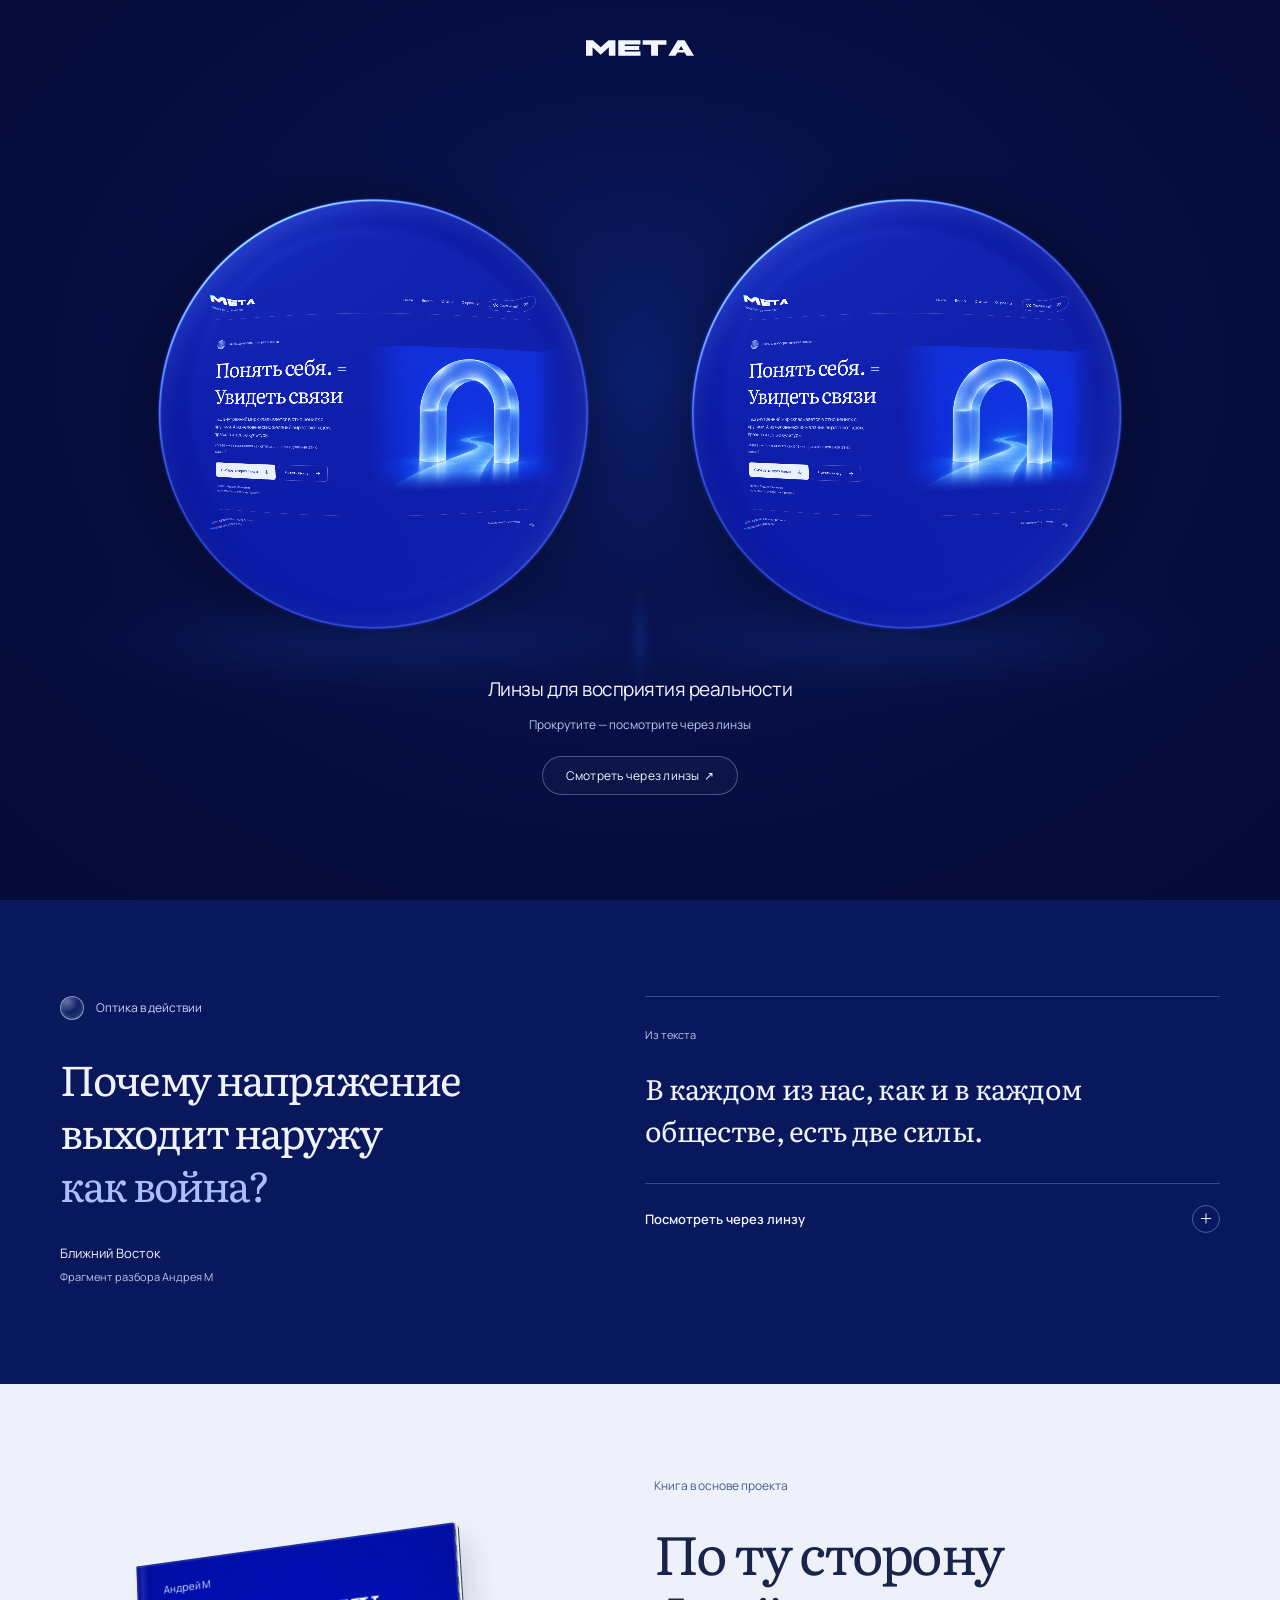
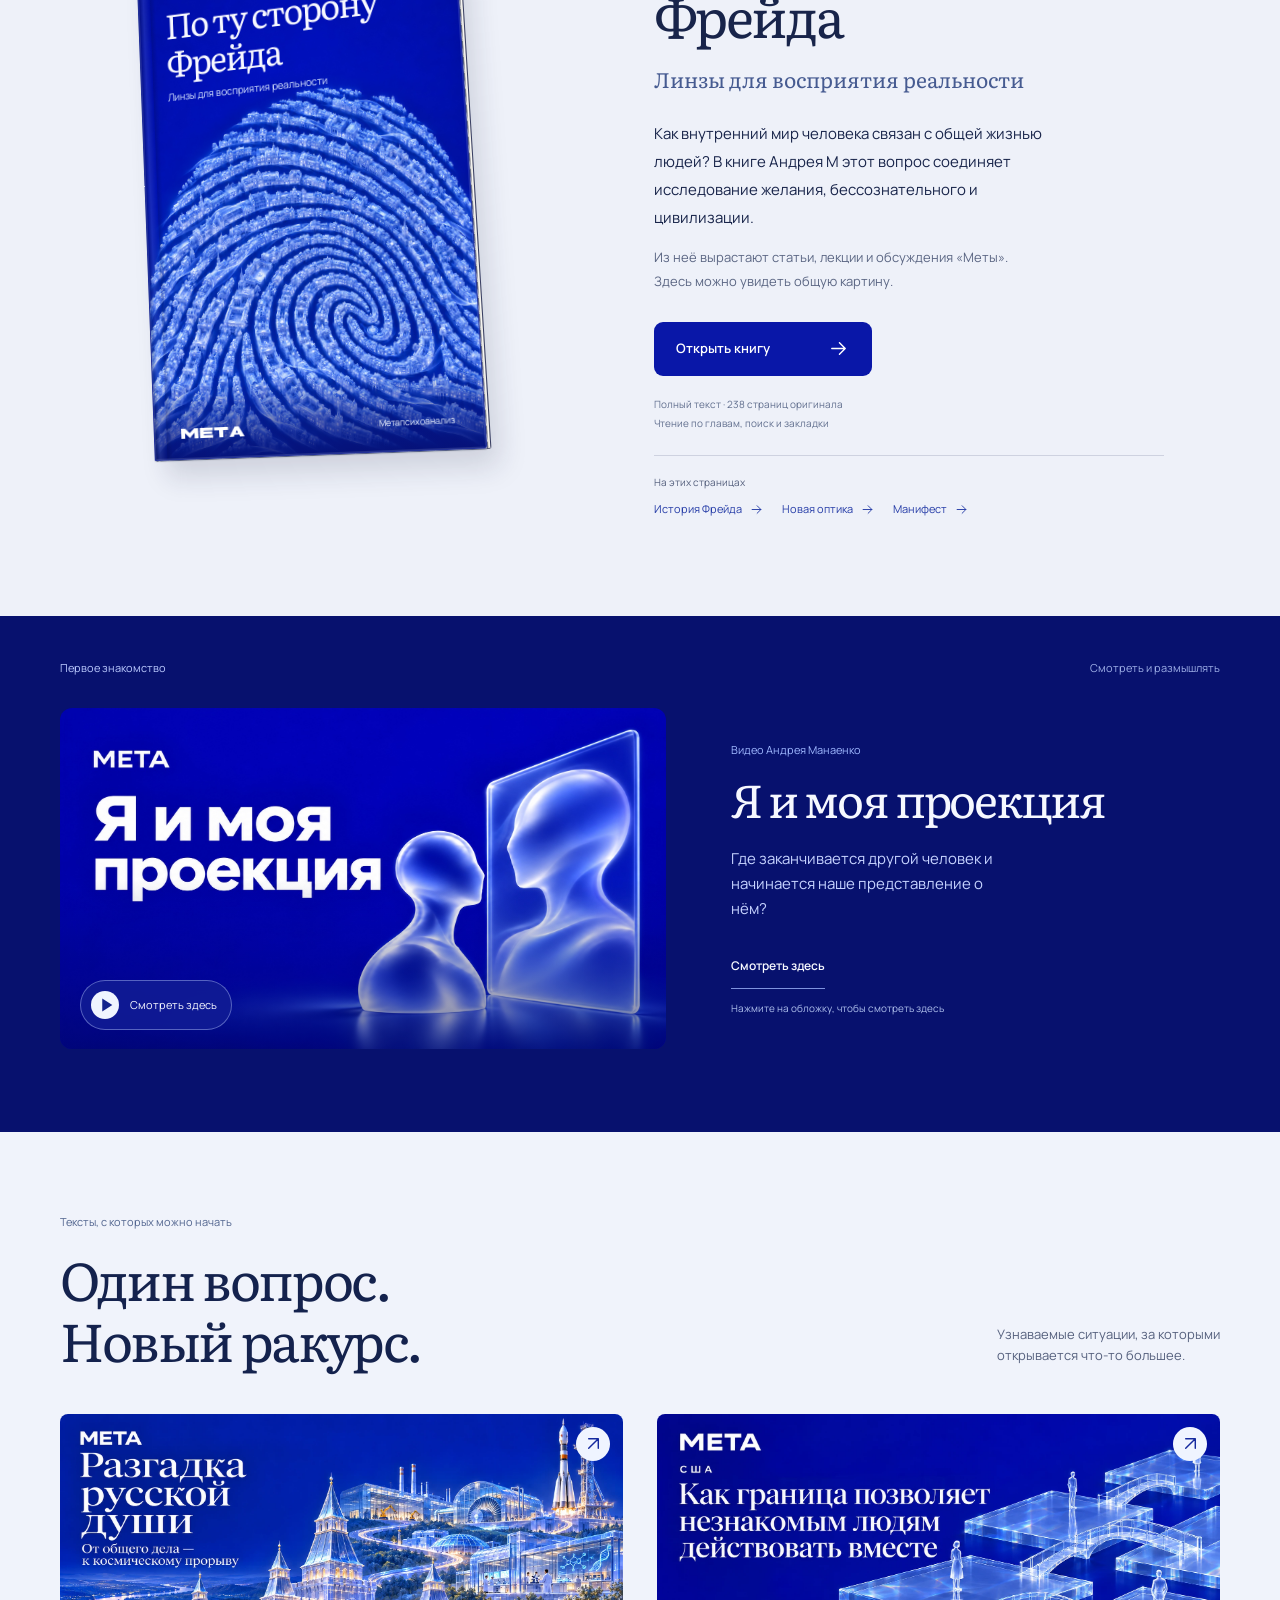
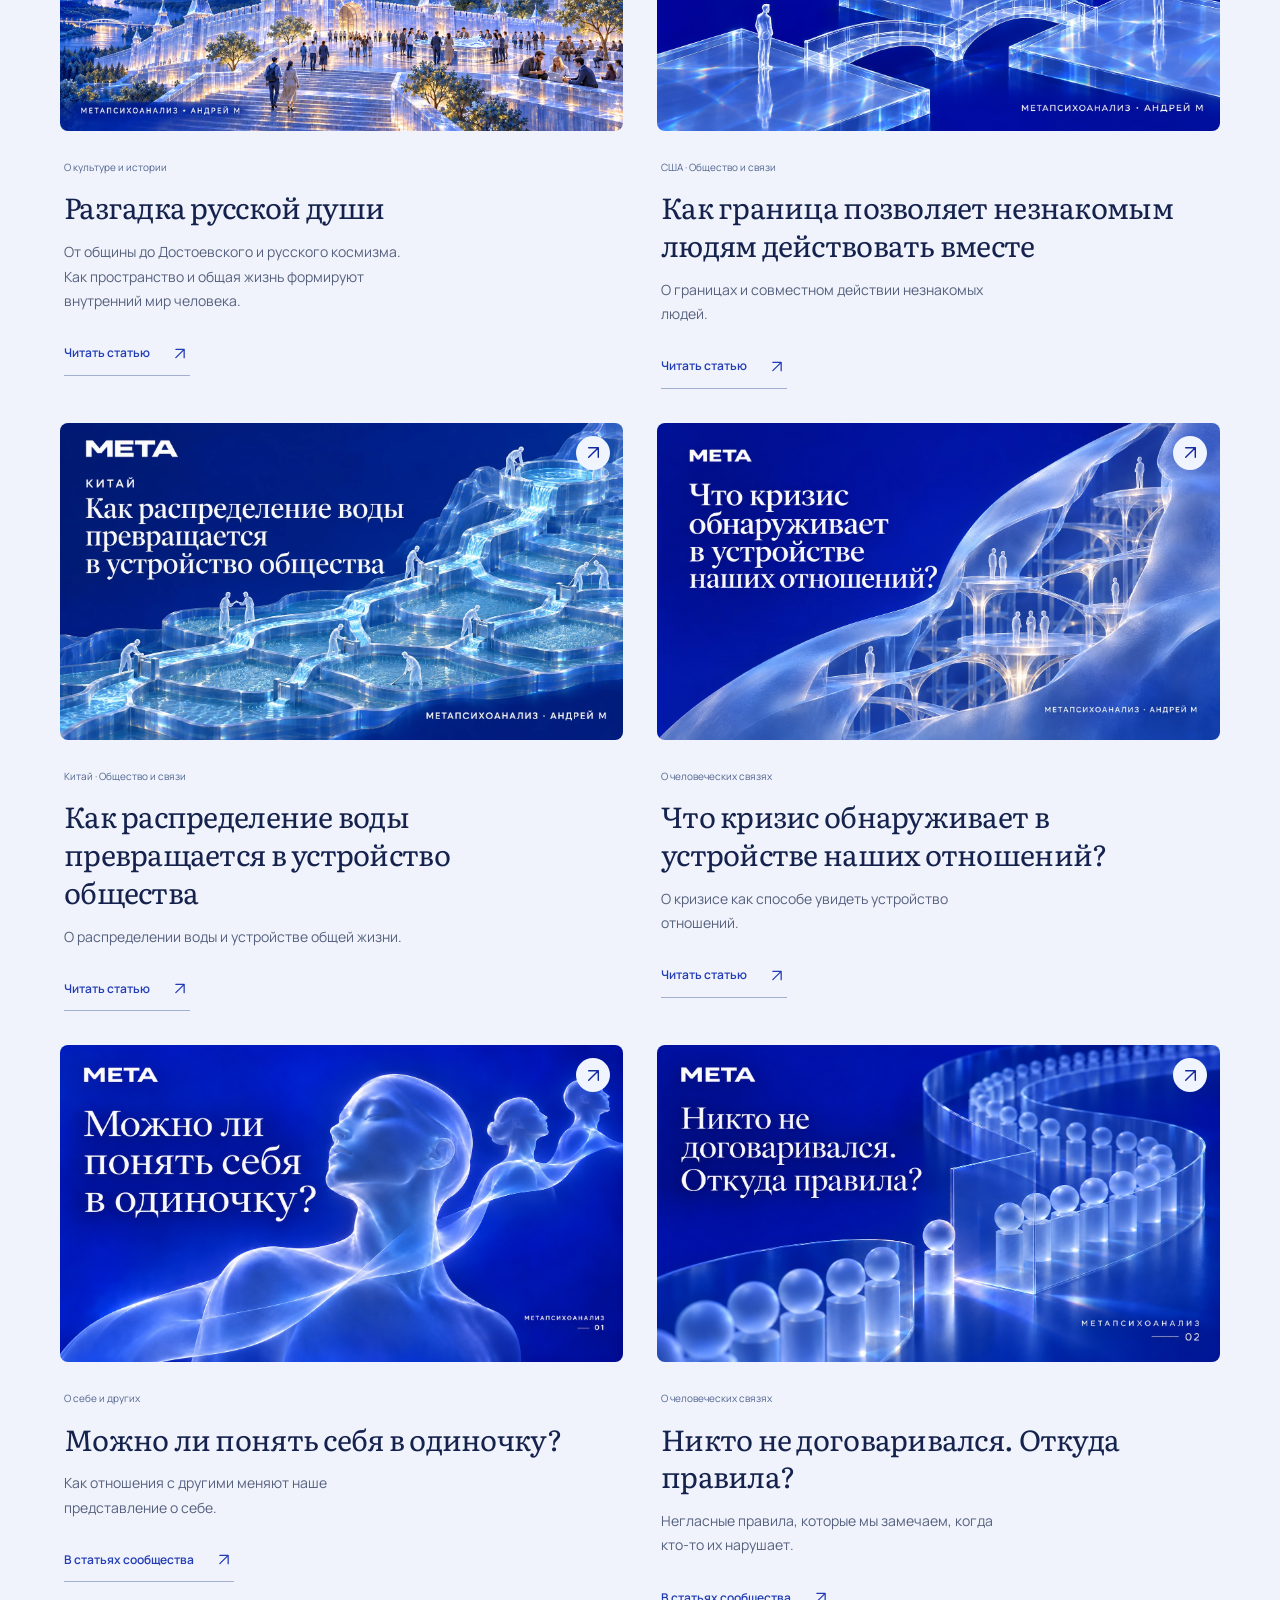
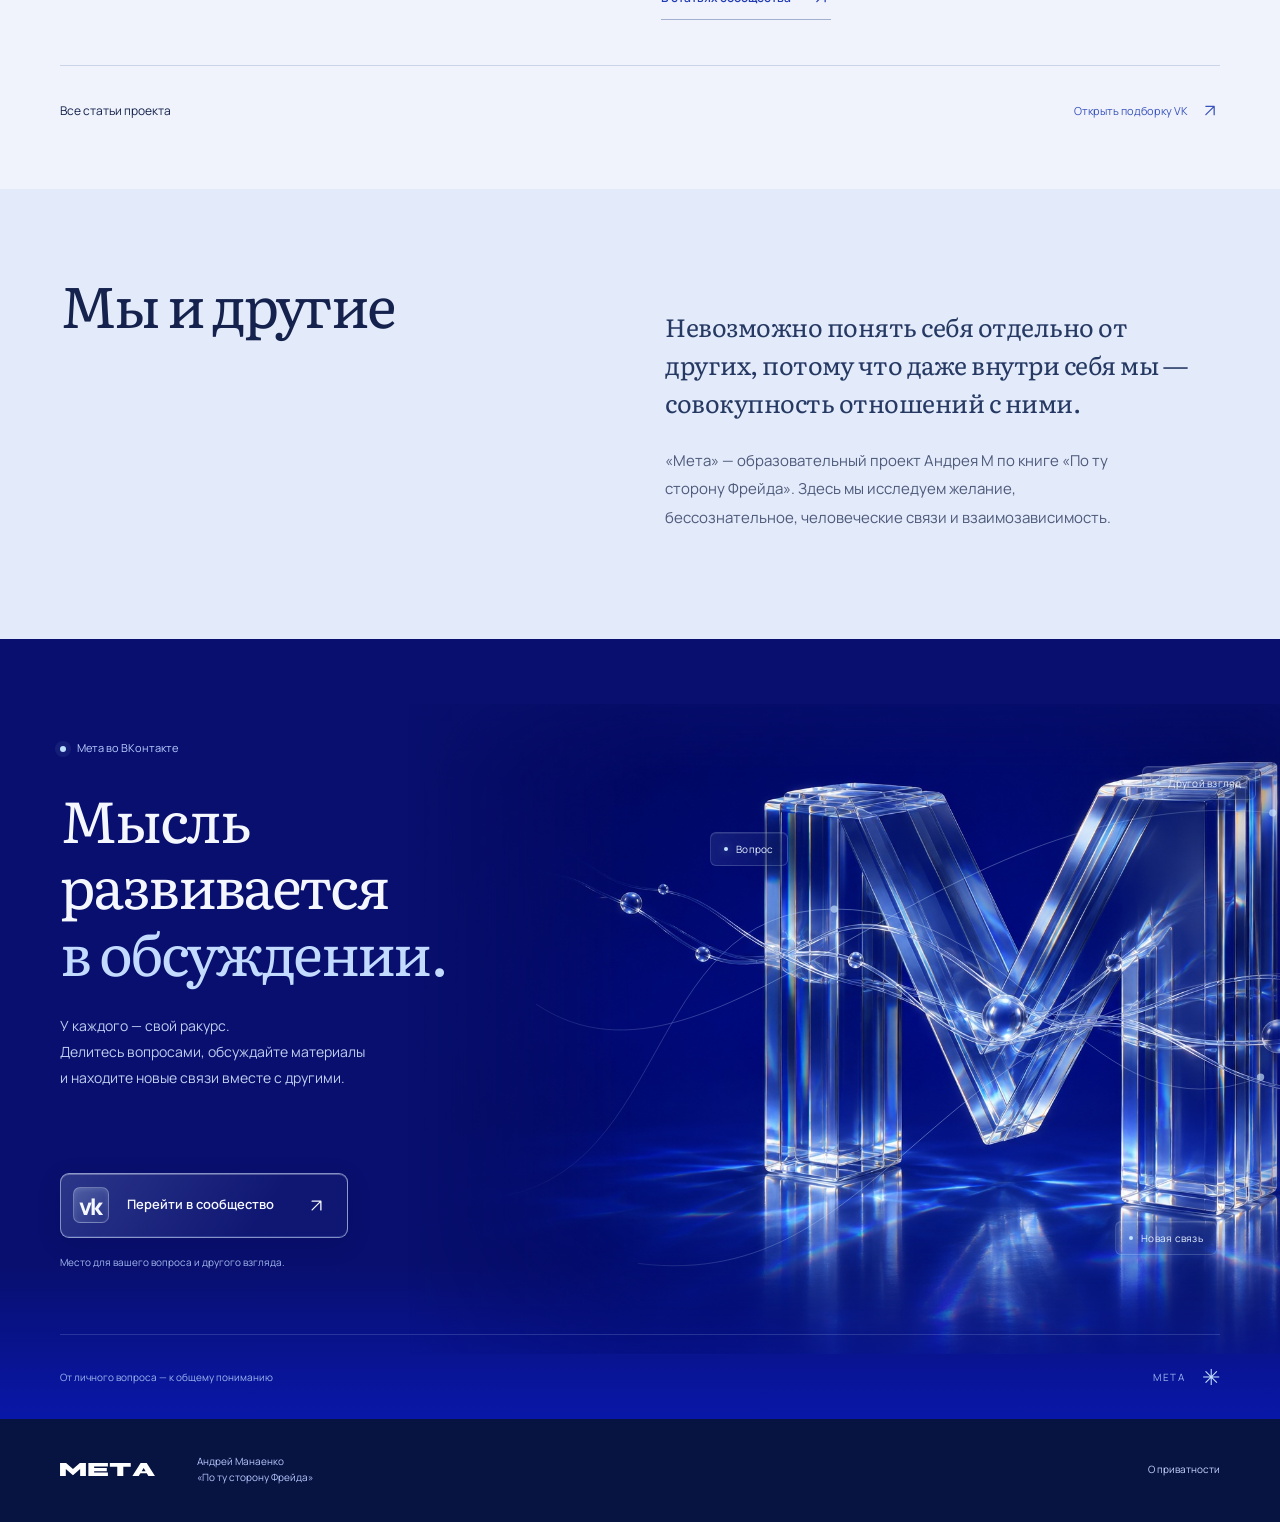
==== commit c18dae69: "Update hero headline order on site and mini app" ====
--- a/miniapp/index.html
+++ b/miniapp/index.html
@@ -39,7 +39,7 @@
         });
       })();
     </script>
-    <script type="module" crossorigin src="./assets/index-C-mcLQRm.js"></script>
+    <script type="module" crossorigin src="./assets/index-DkXlCRZv.js"></script>
     <link rel="stylesheet" crossorigin href="./assets/index-cf37MB7x.css">
   </head>
   <body>
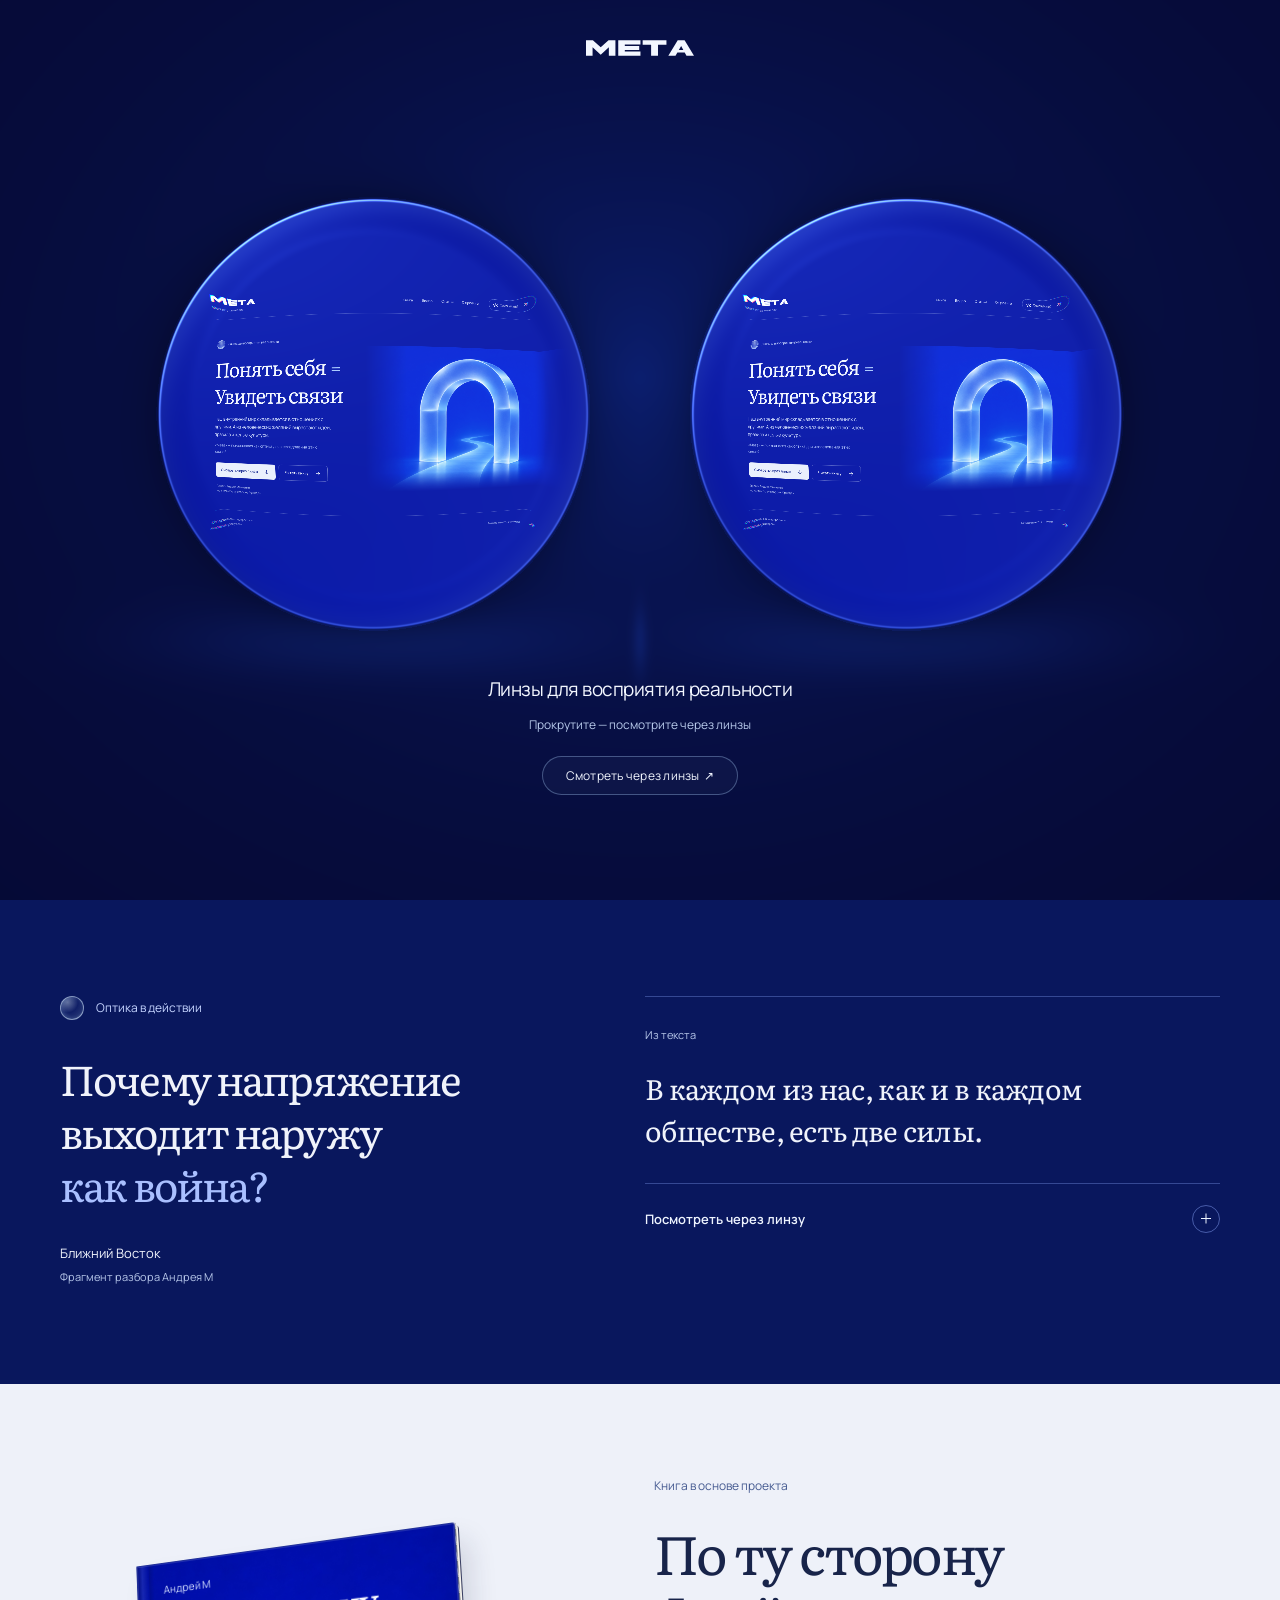
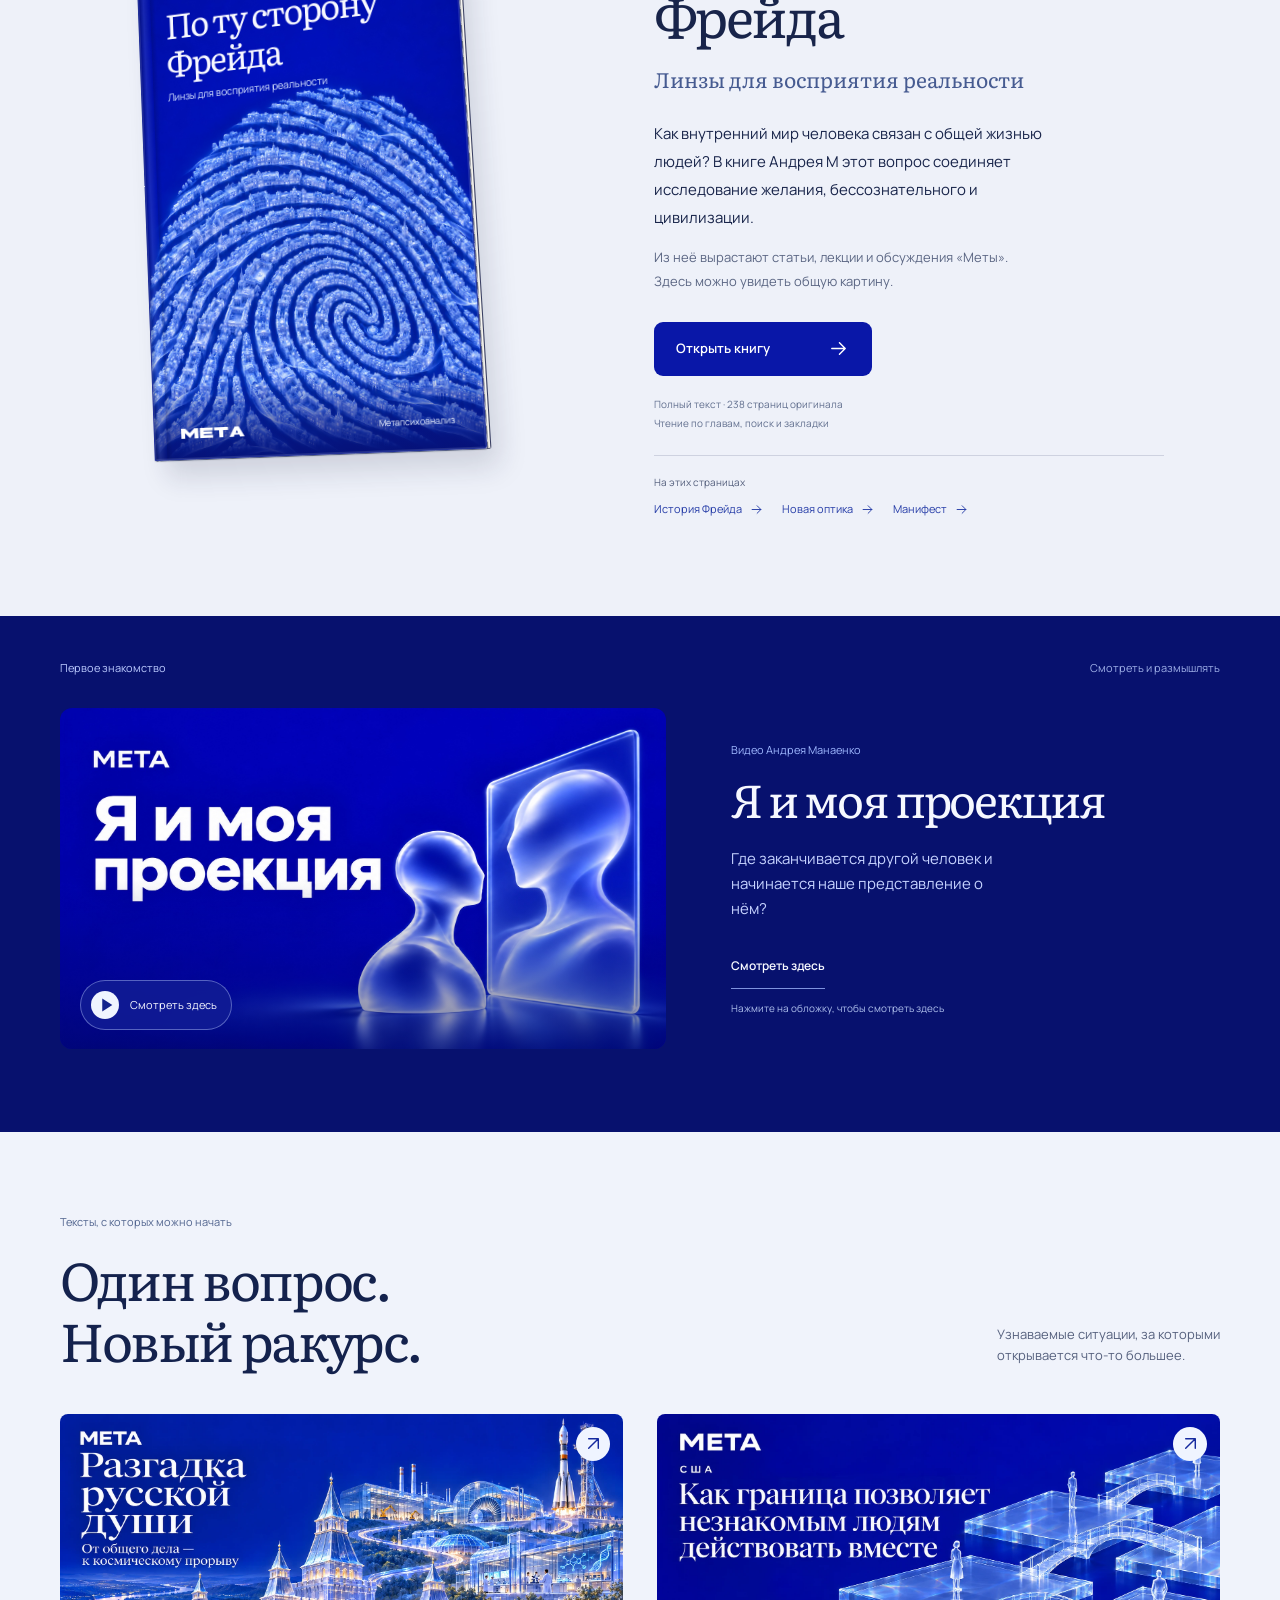
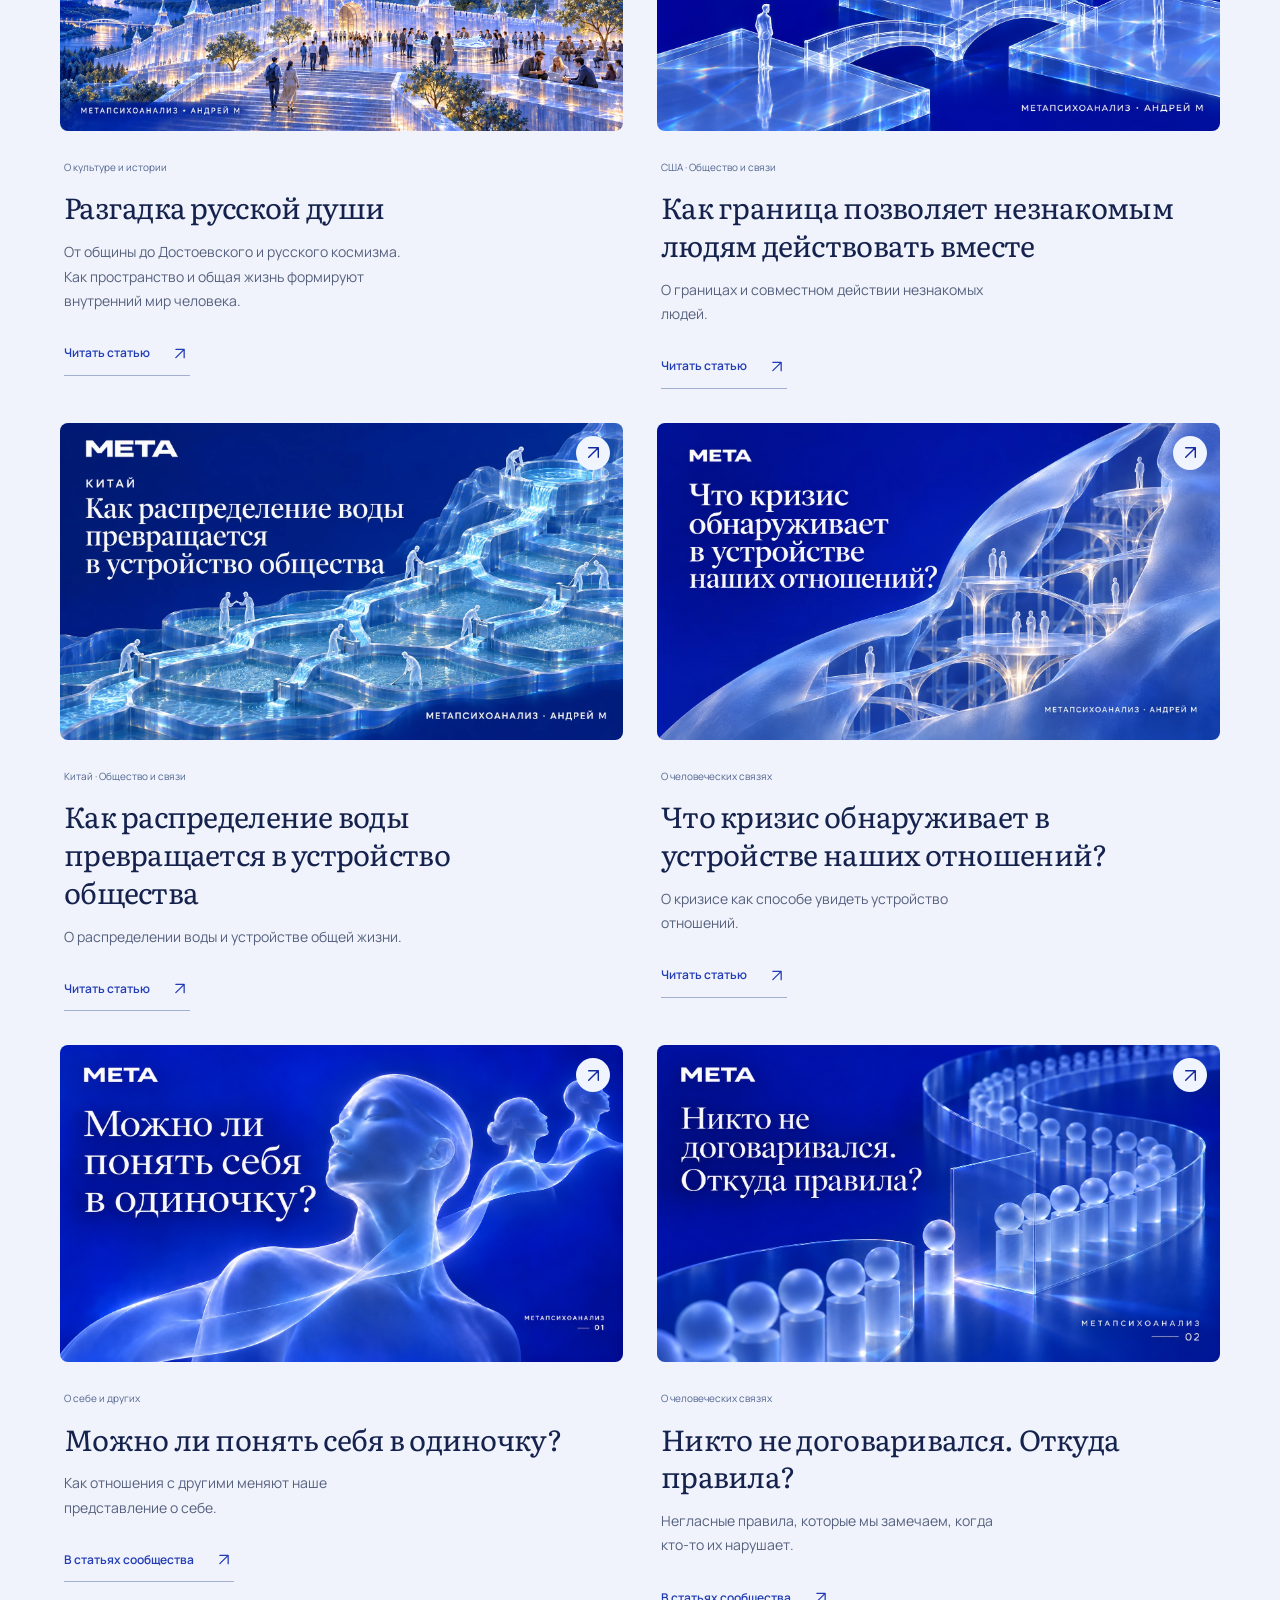
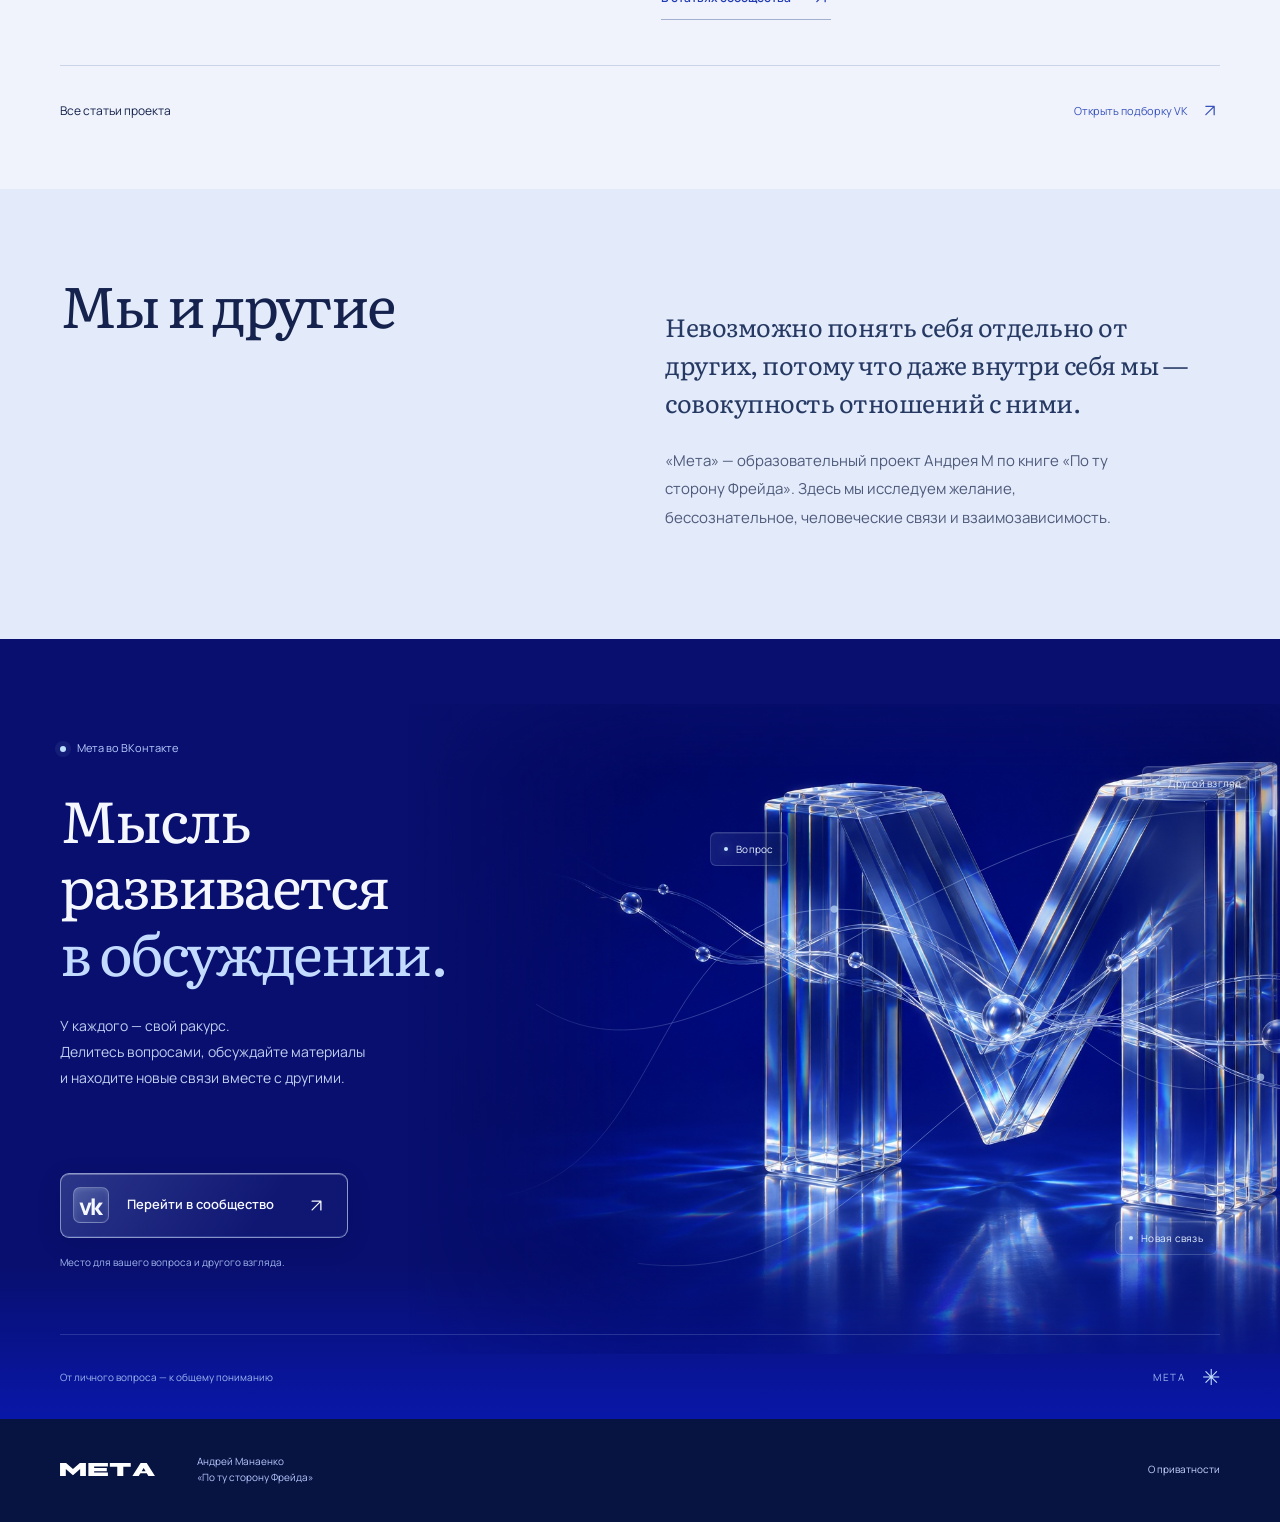
==== commit a276cc1f: "Remove period from hero headline" ====
--- a/miniapp/index.html
+++ b/miniapp/index.html
@@ -39,7 +39,7 @@
         });
       })();
     </script>
-    <script type="module" crossorigin src="./assets/index-DkXlCRZv.js"></script>
+    <script type="module" crossorigin src="./assets/index-C3JVWbD7.js"></script>
     <link rel="stylesheet" crossorigin href="./assets/index-cf37MB7x.css">
   </head>
   <body>
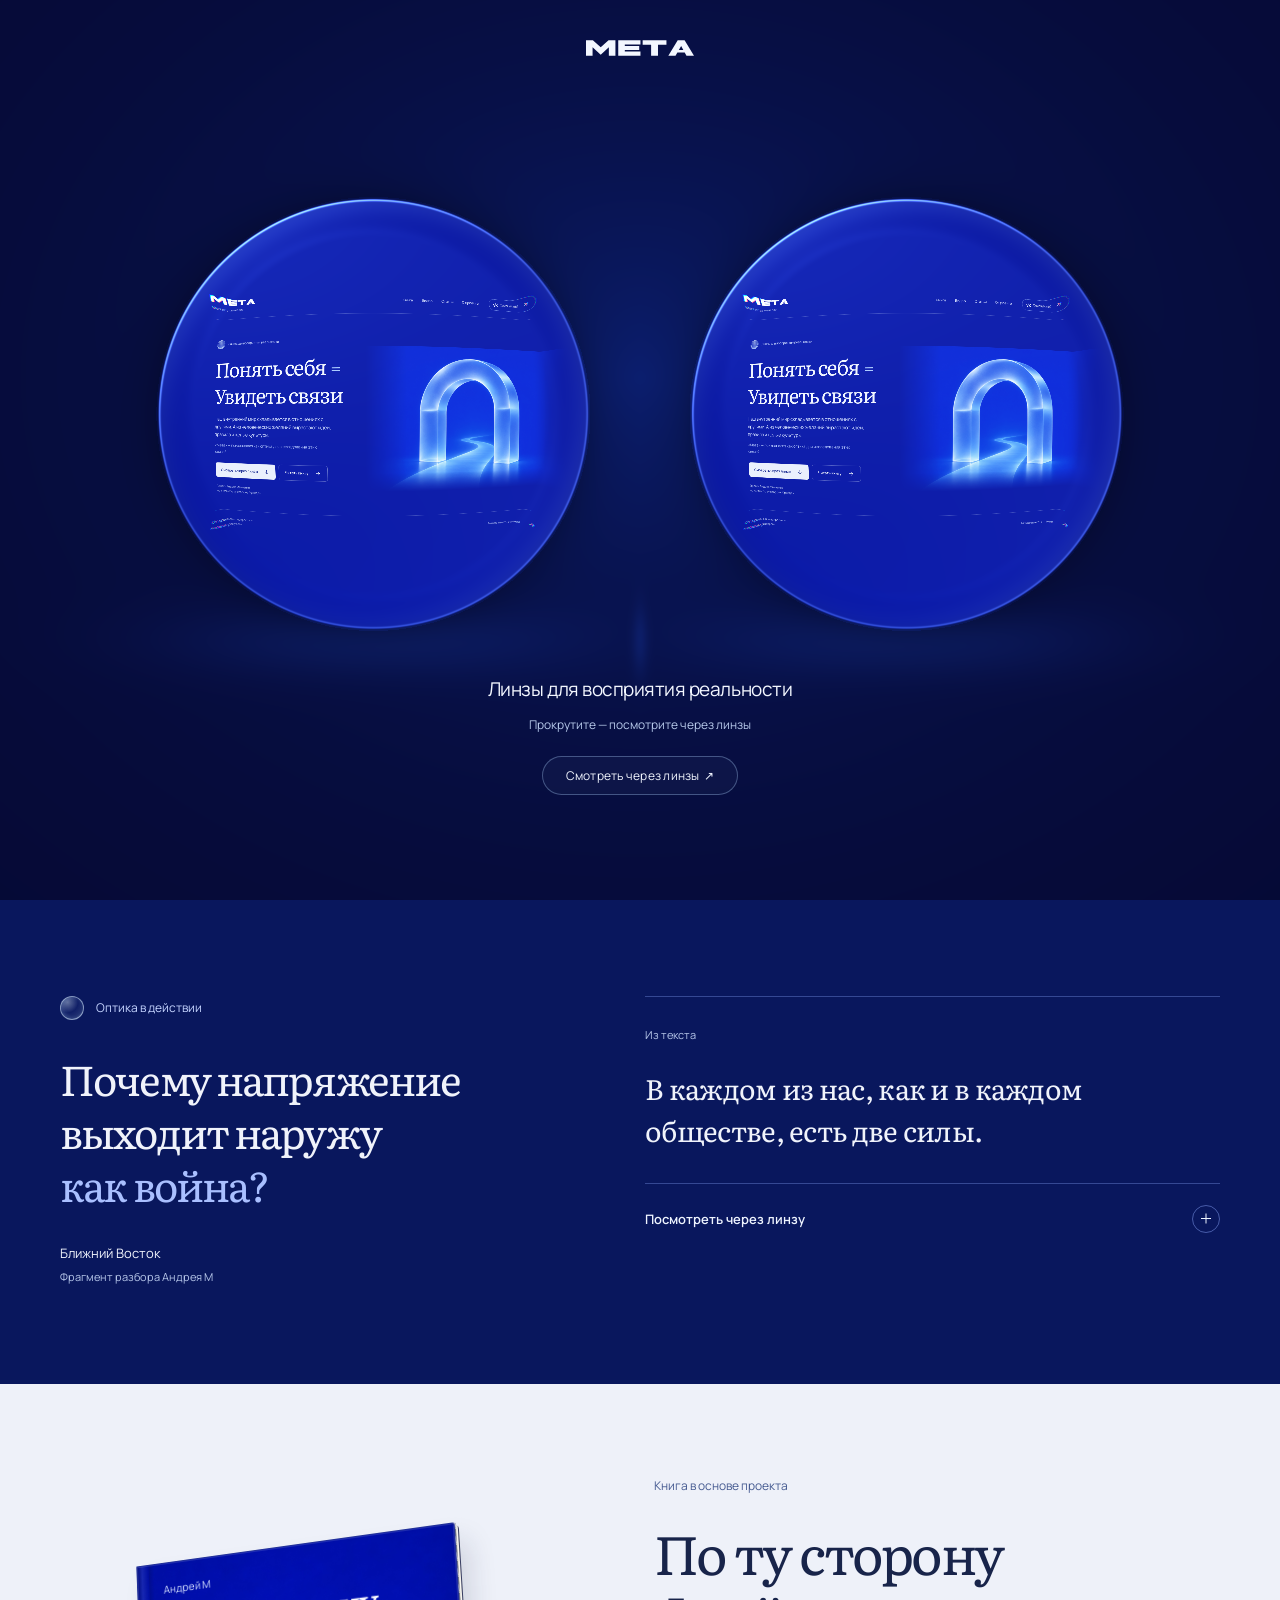
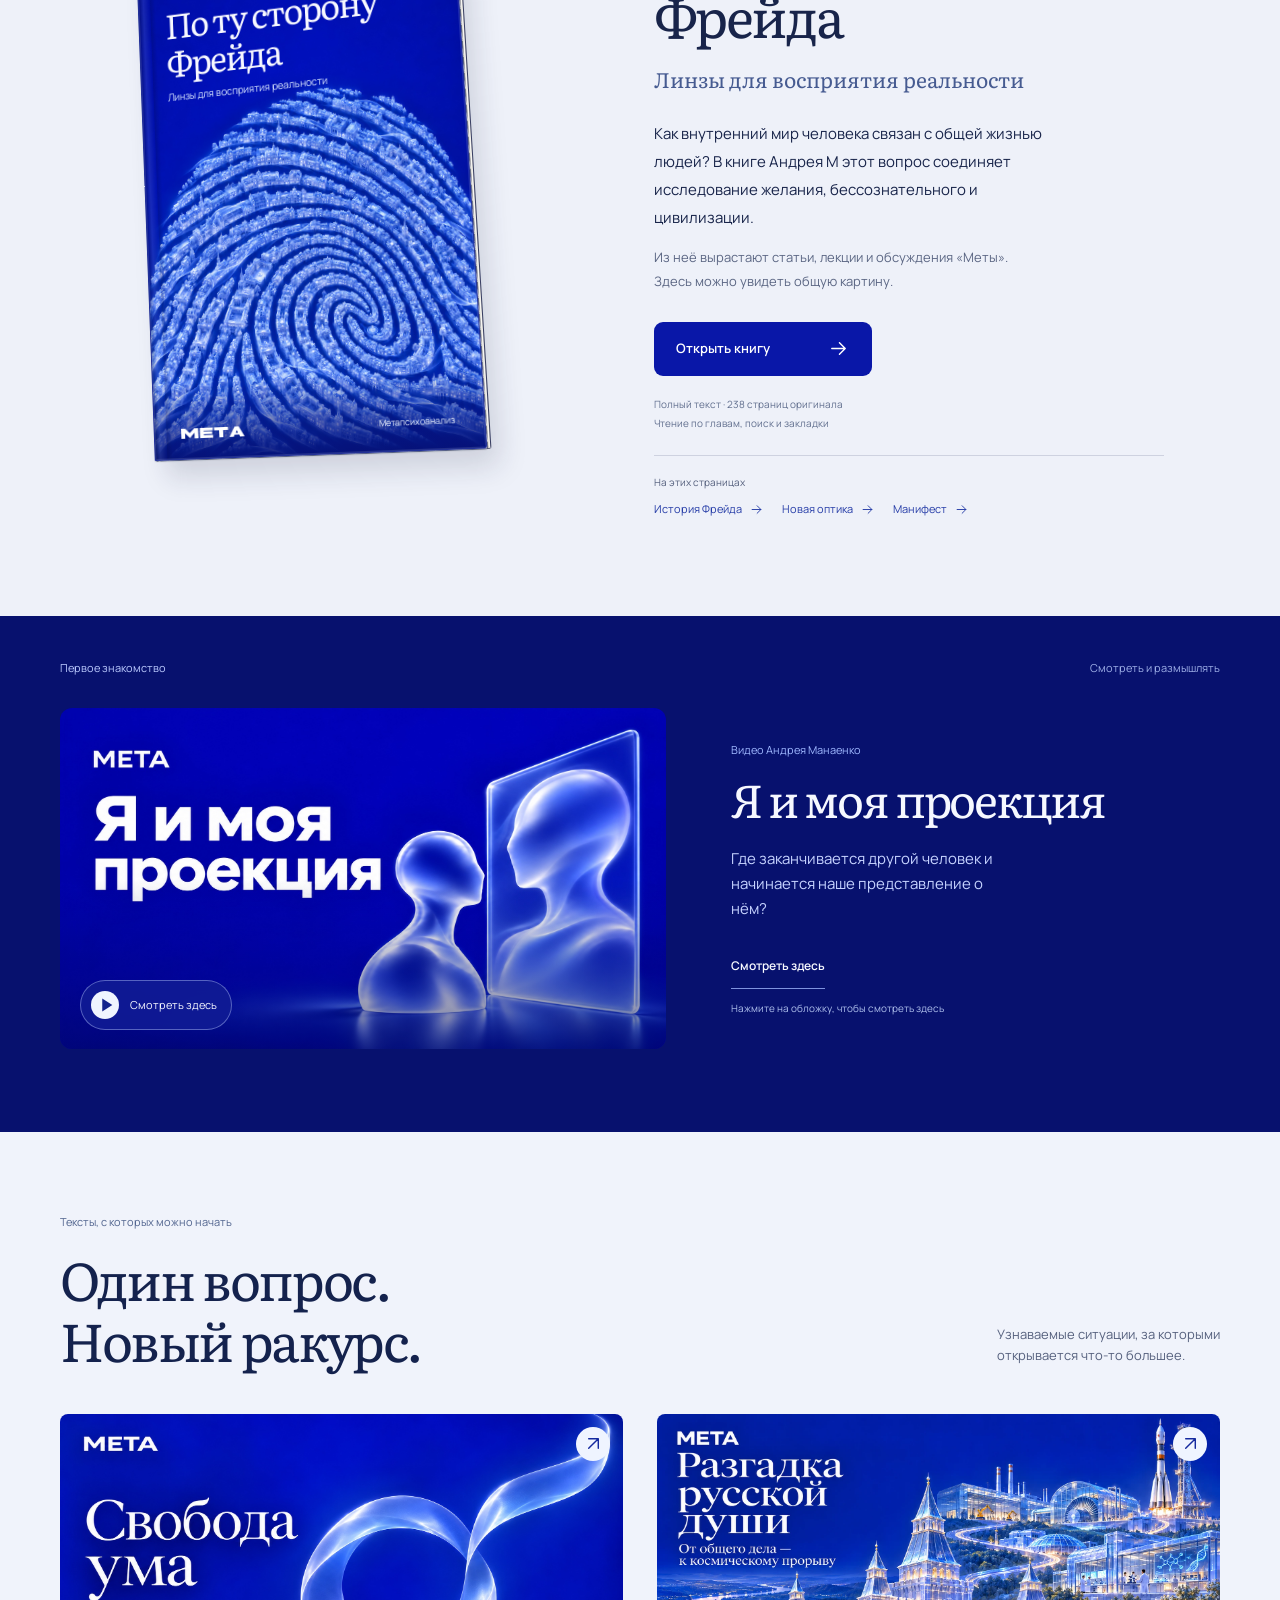
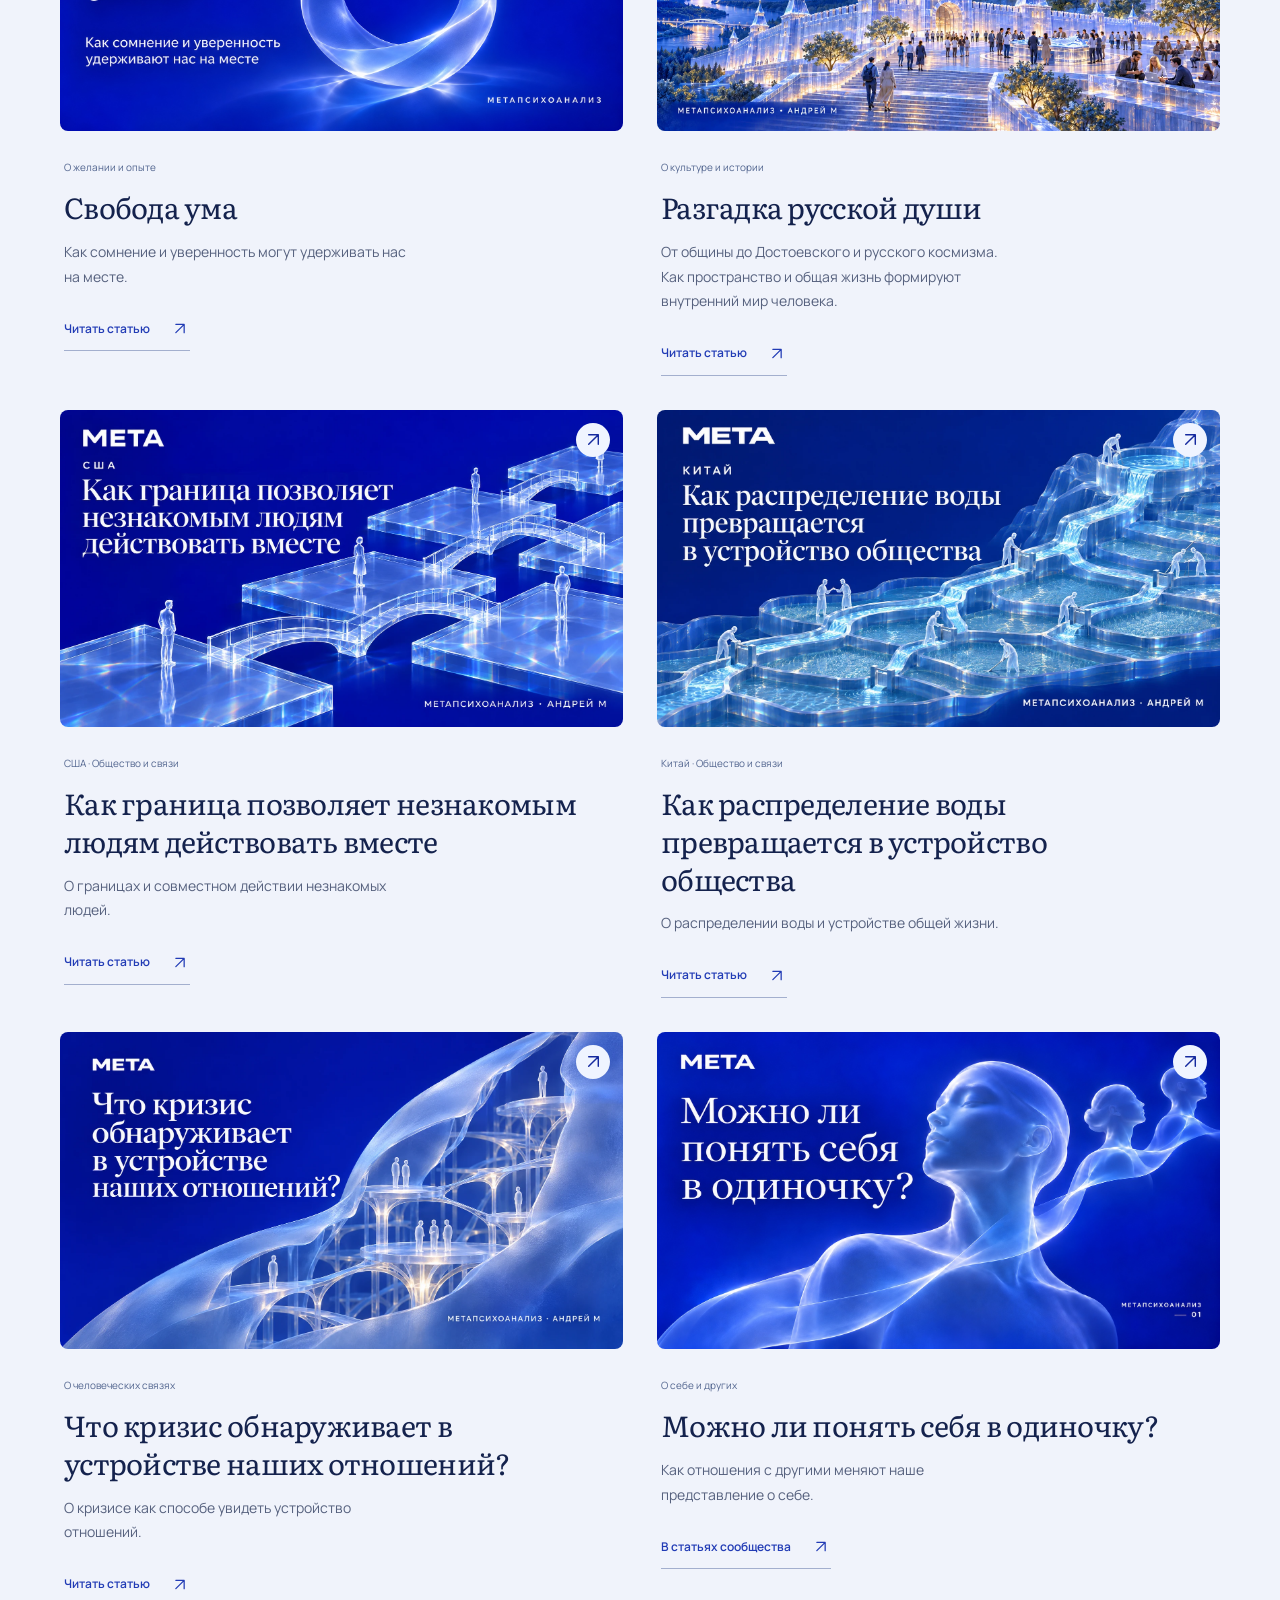
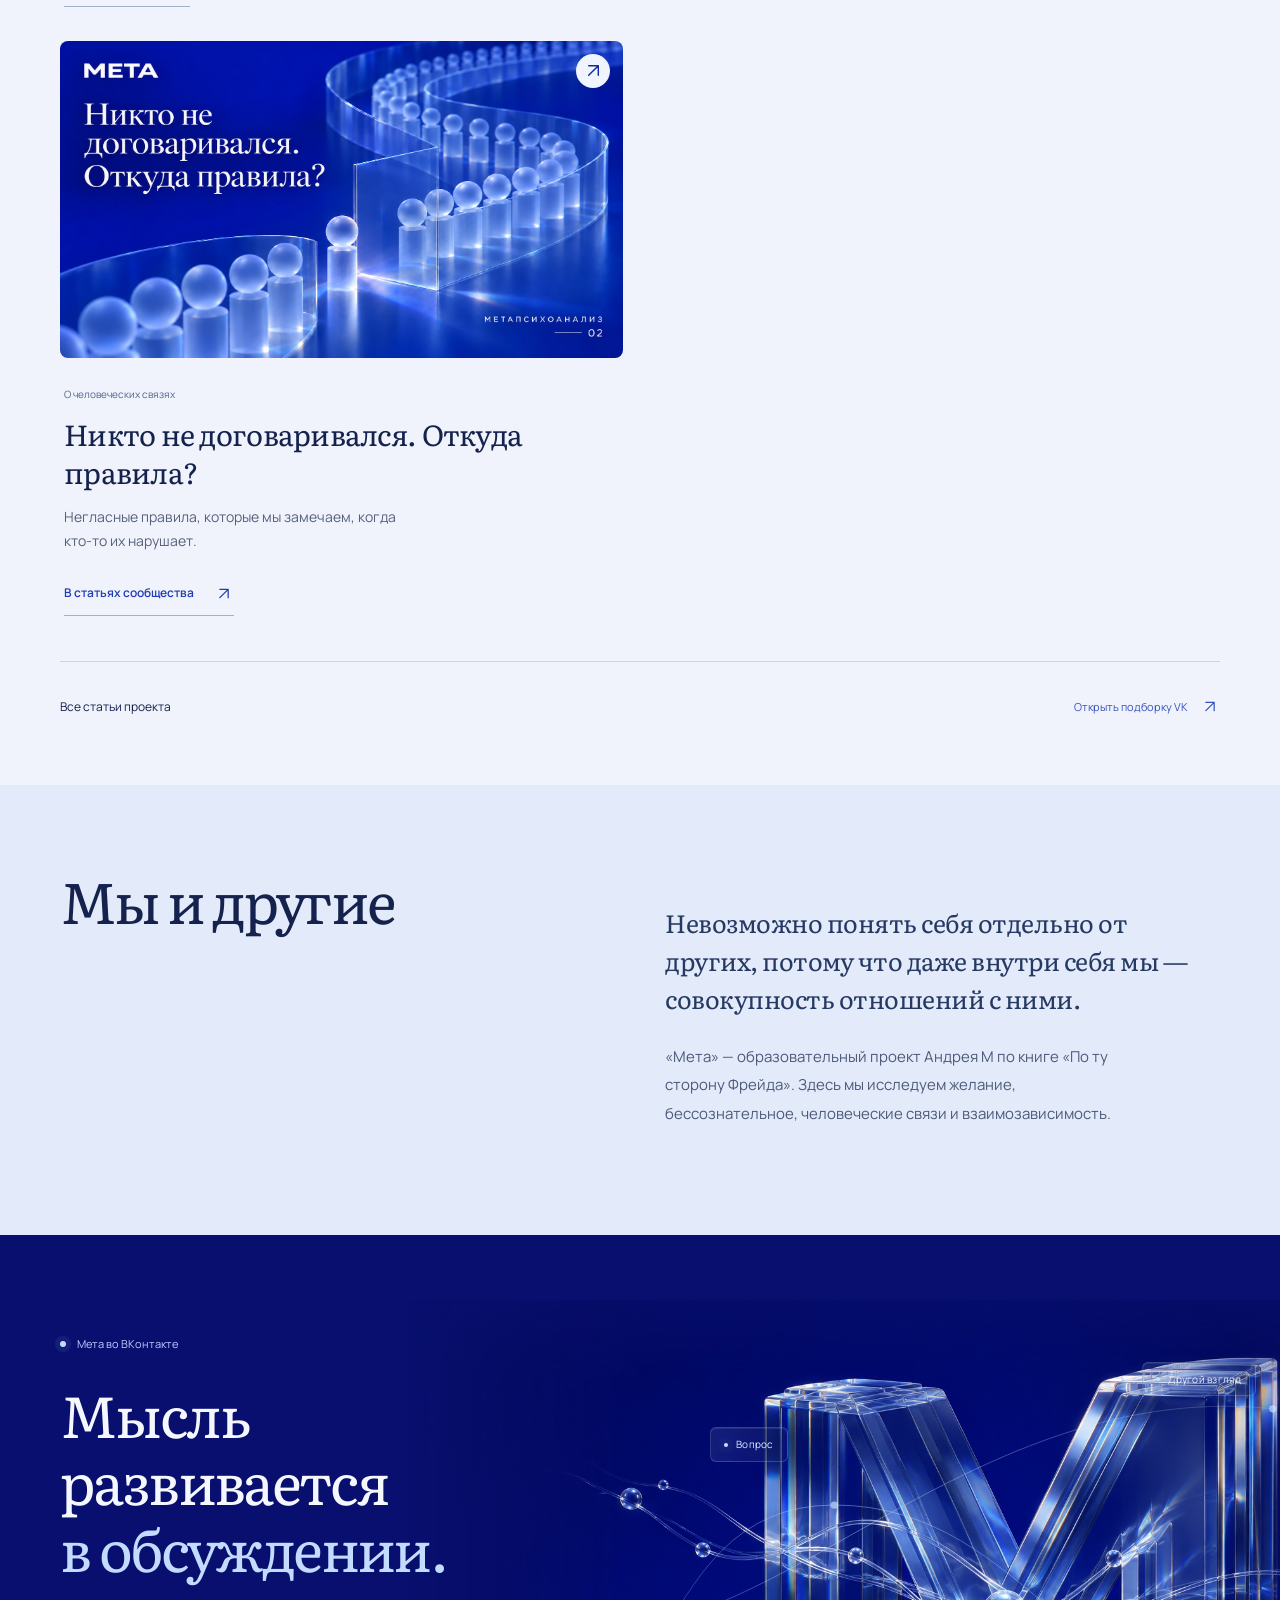
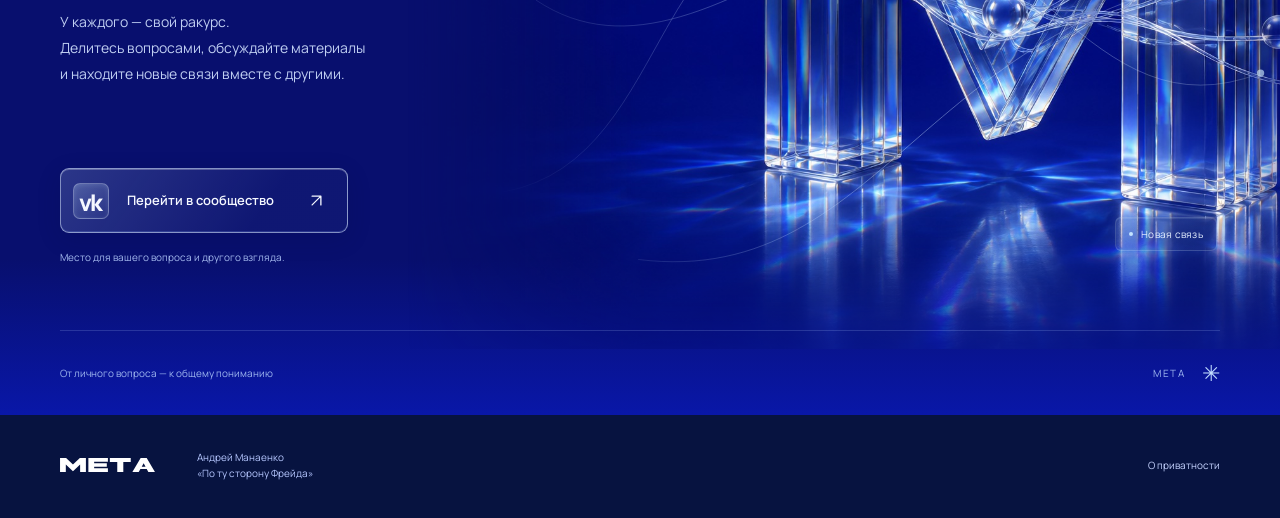
==== commit ab6ee676: "Publish Freedom of Mind article on site and mini app" ====
--- a/miniapp/index.html
+++ b/miniapp/index.html
@@ -39,7 +39,7 @@
         });
       })();
     </script>
-    <script type="module" crossorigin src="./assets/index-C3JVWbD7.js"></script>
+    <script type="module" crossorigin src="./assets/index-DjBlUaQ_.js"></script>
     <link rel="stylesheet" crossorigin href="./assets/index-cf37MB7x.css">
   </head>
   <body>
